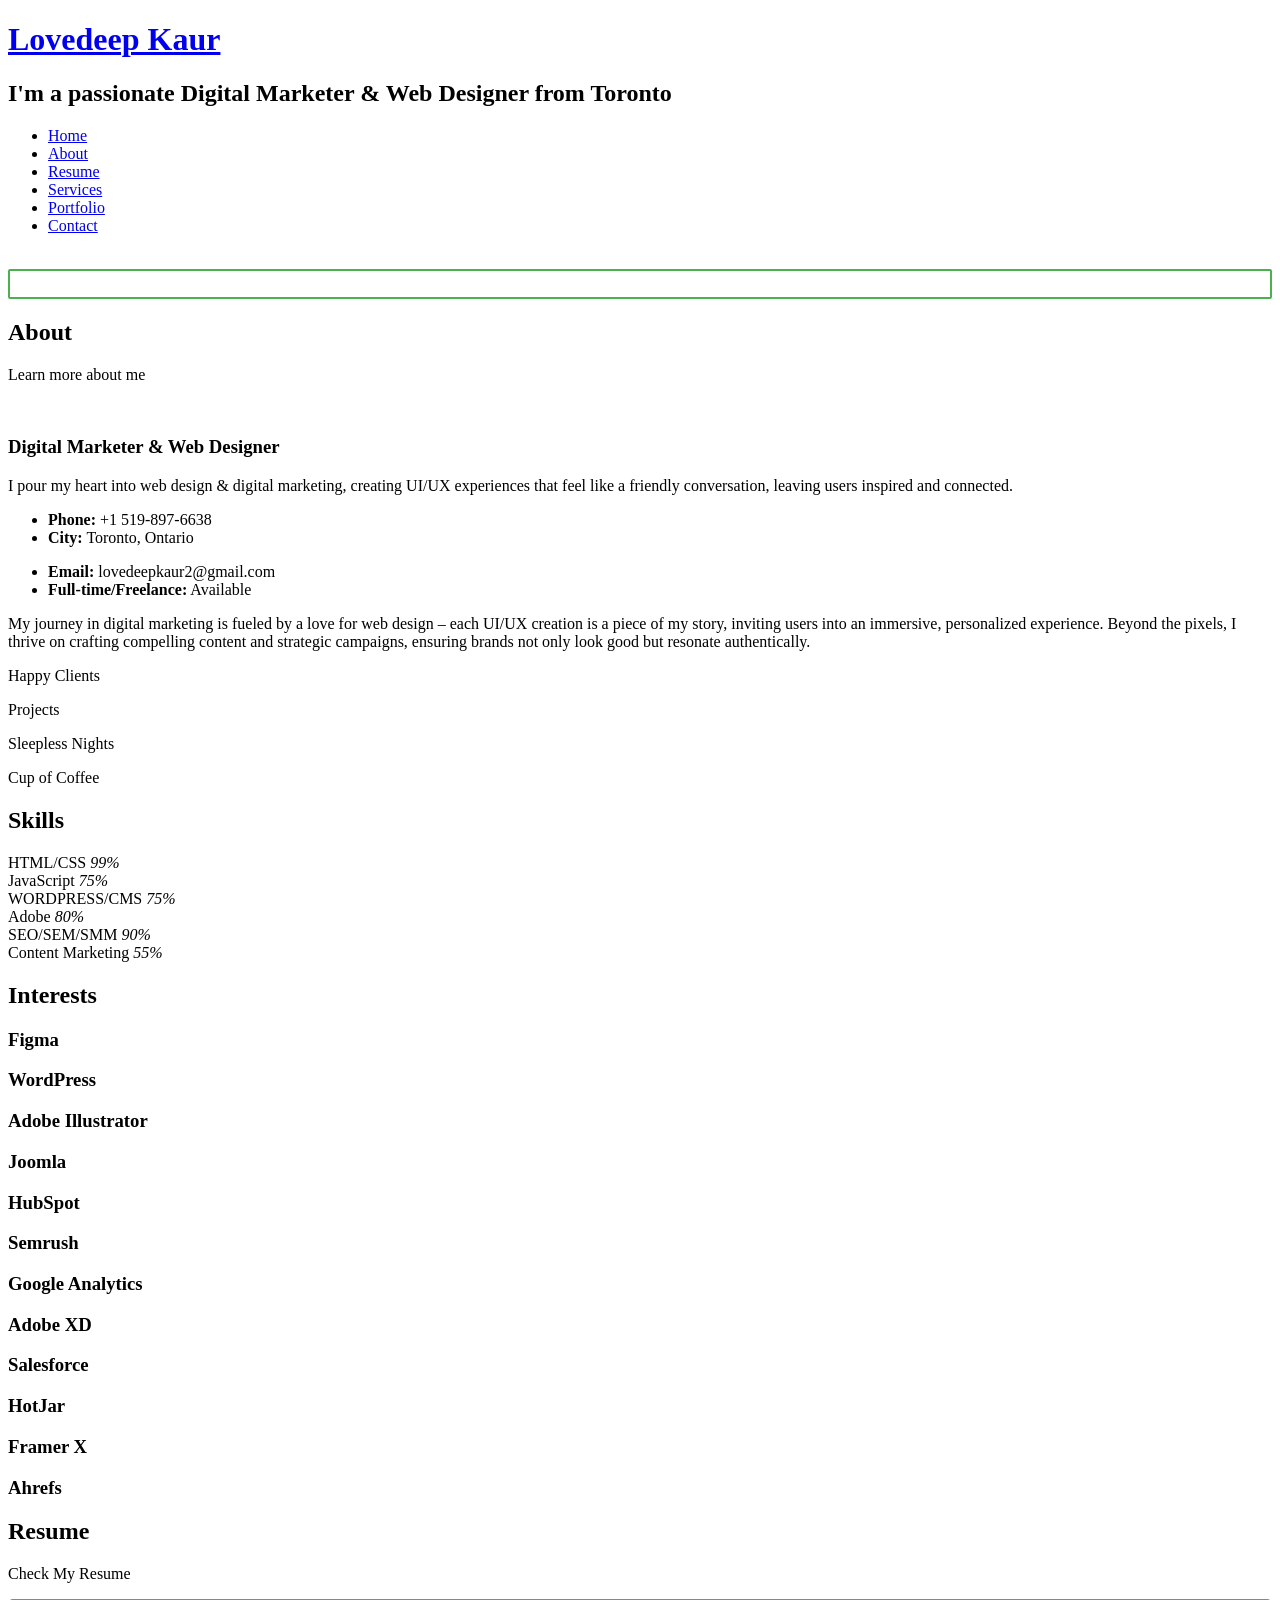
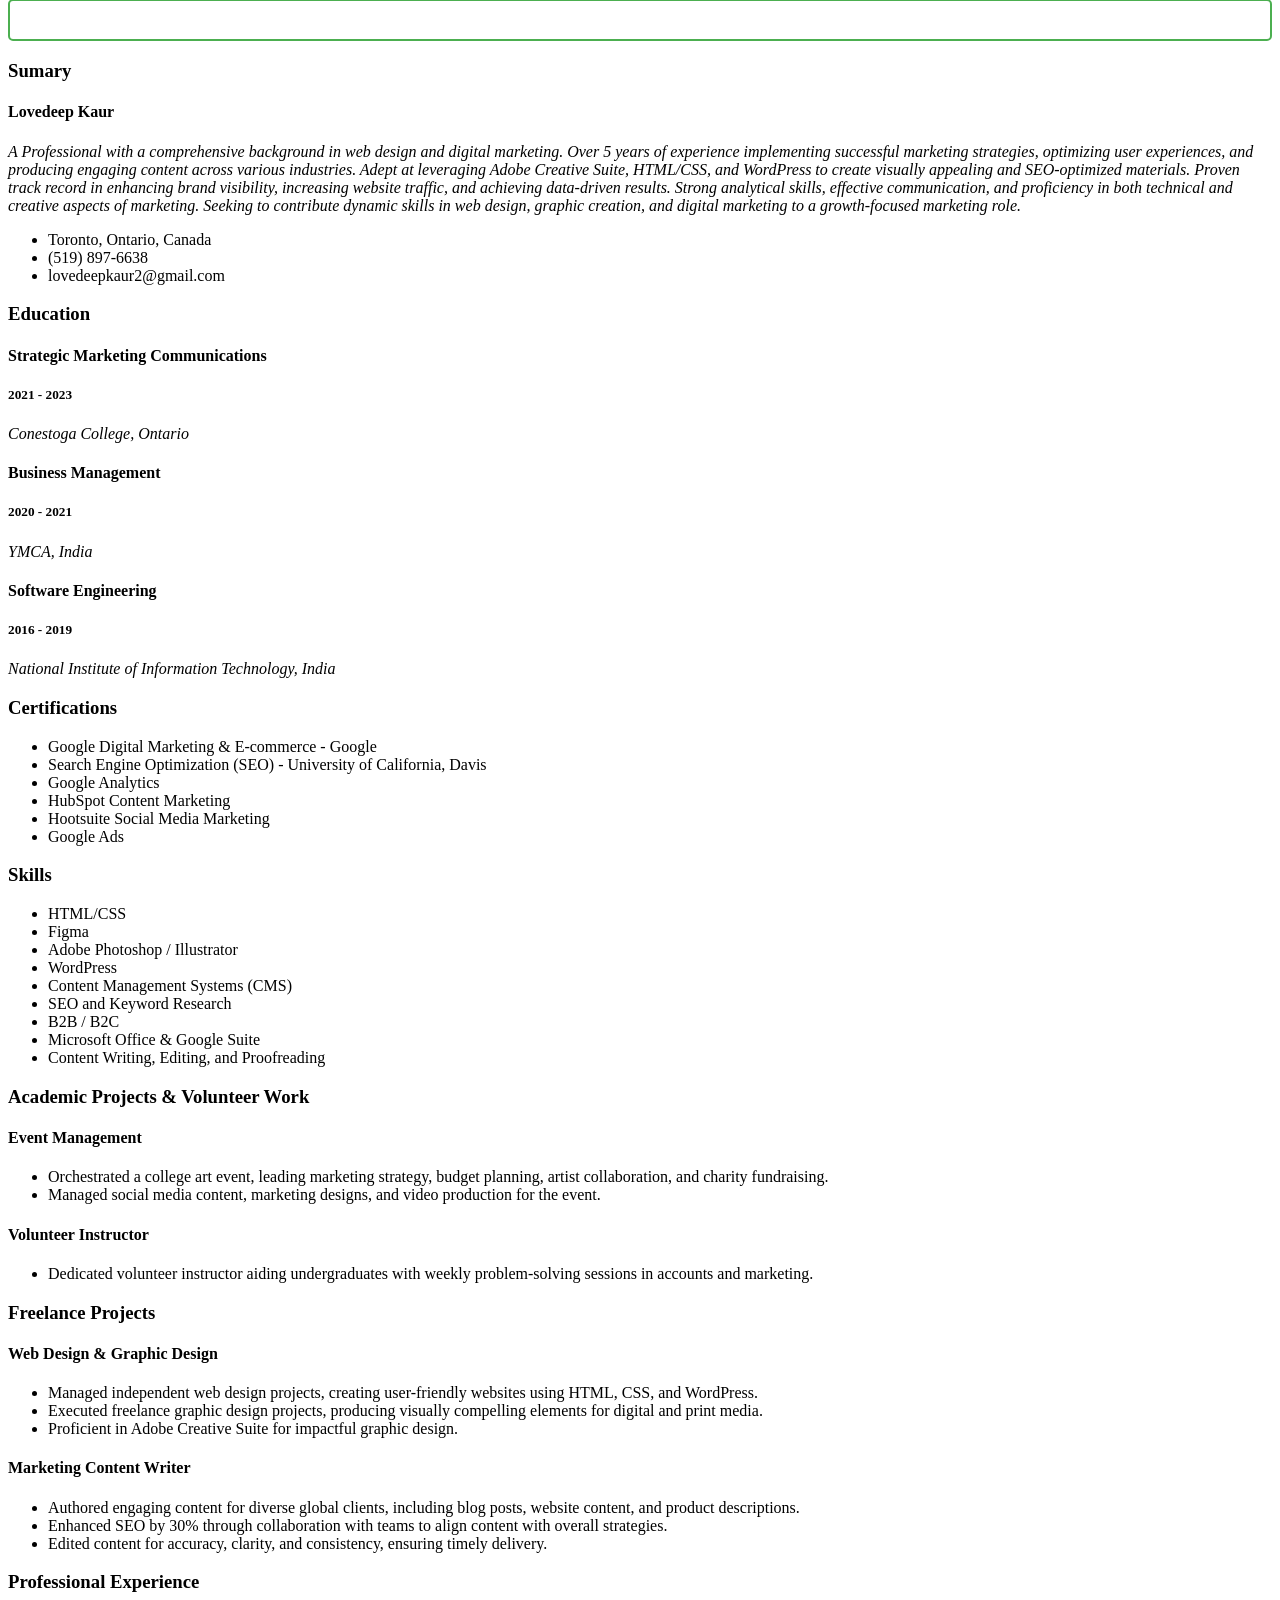
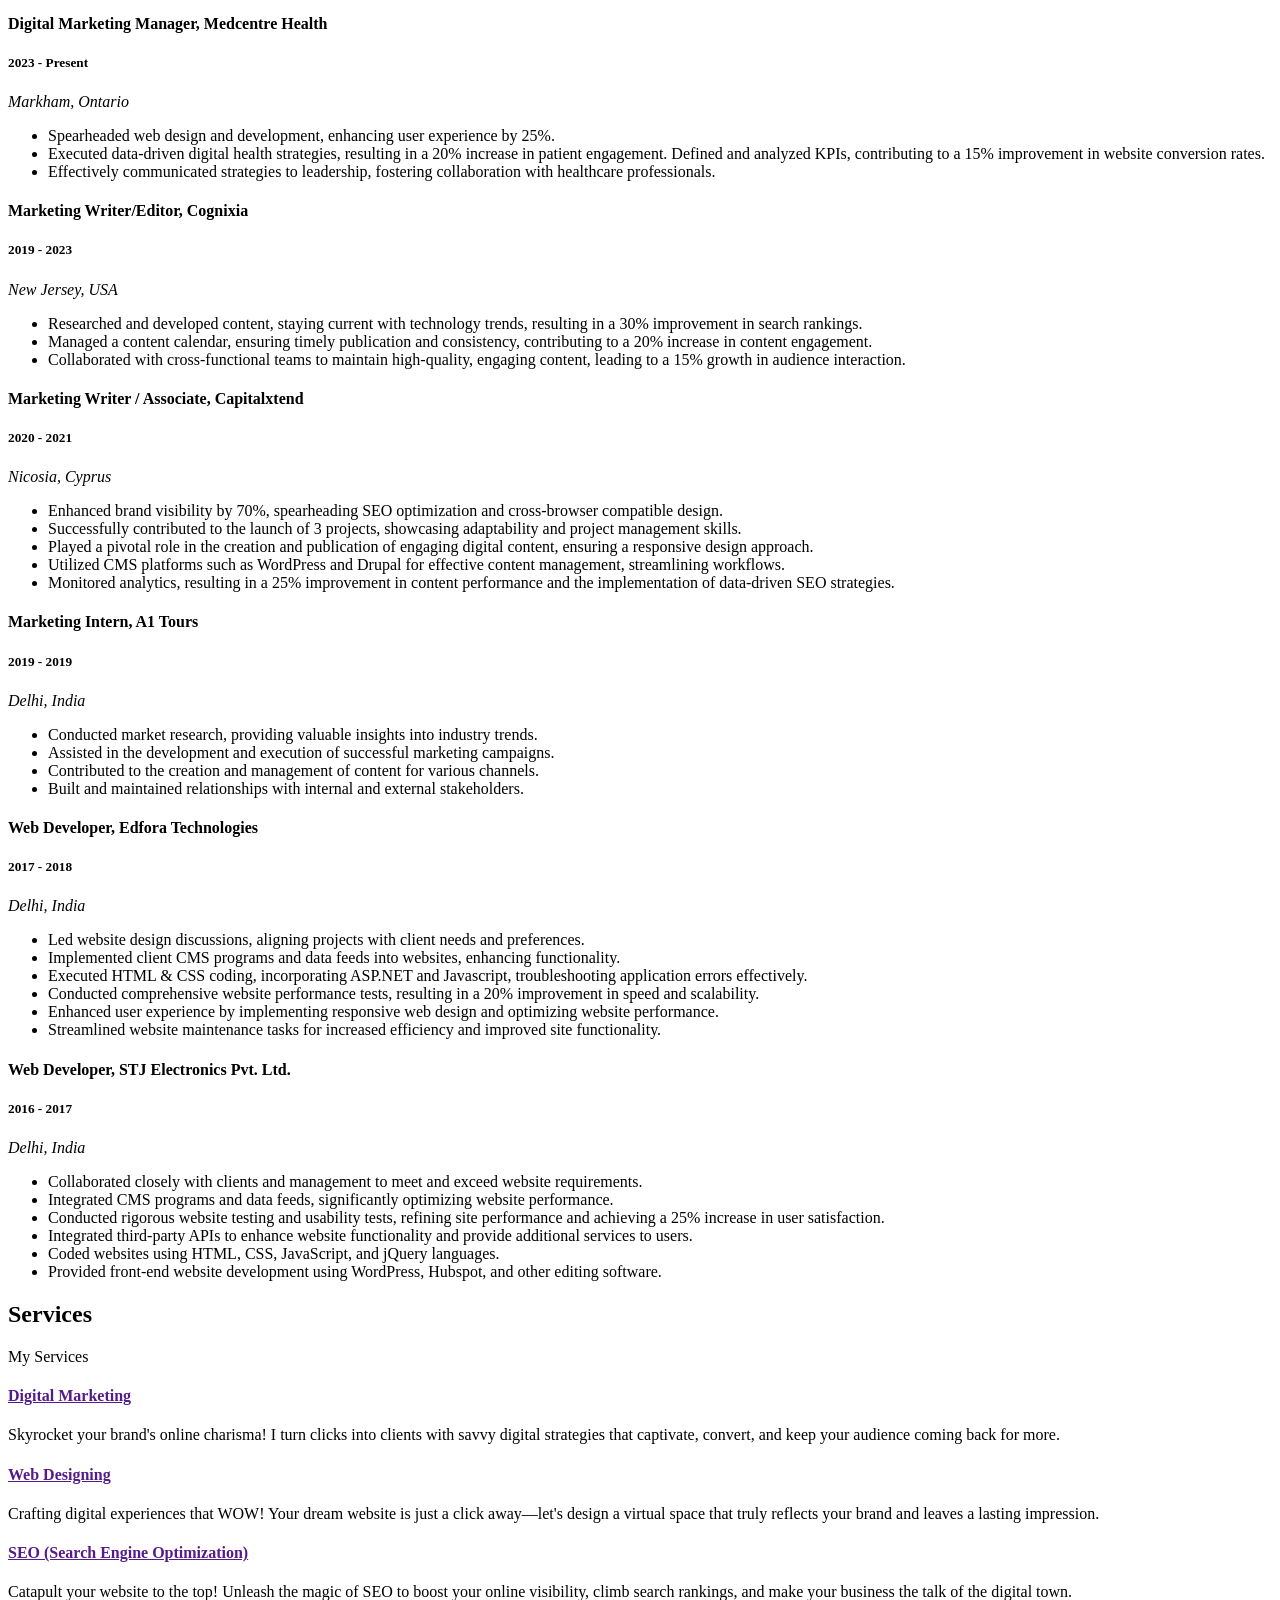
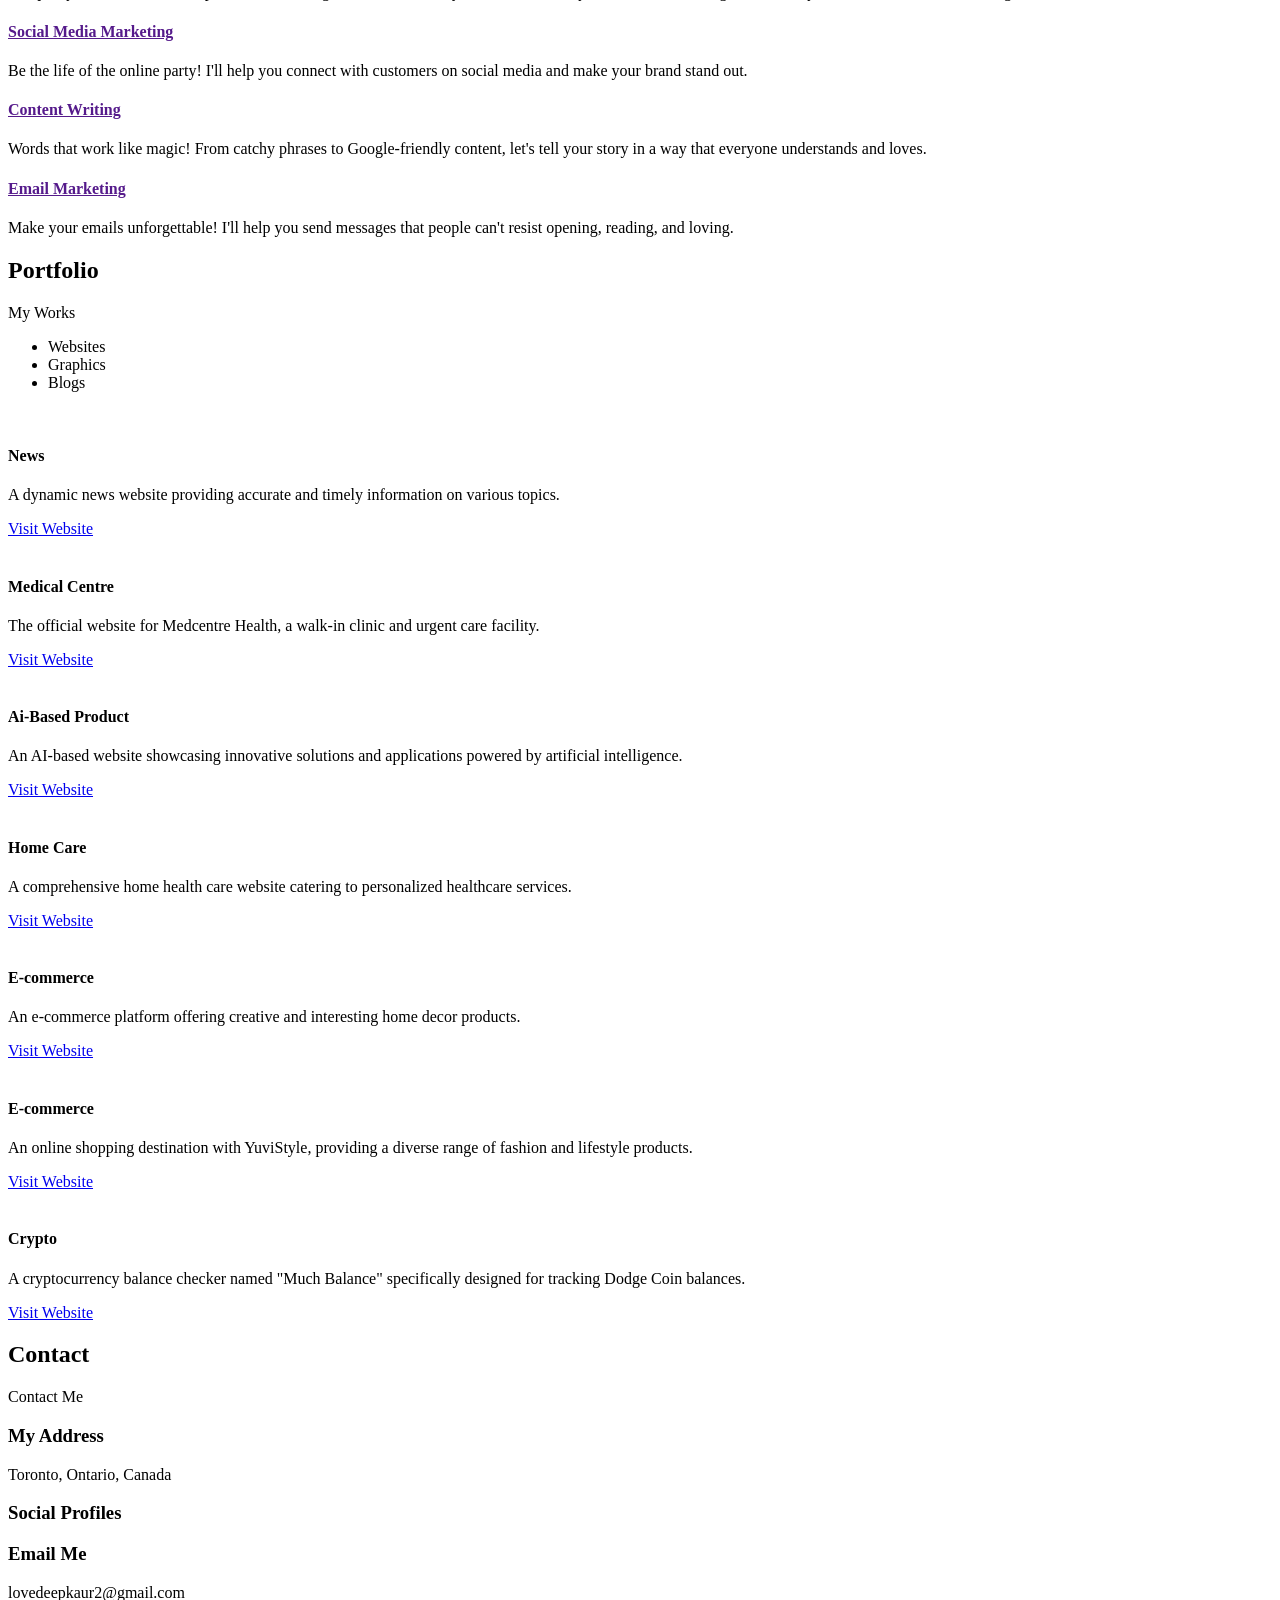
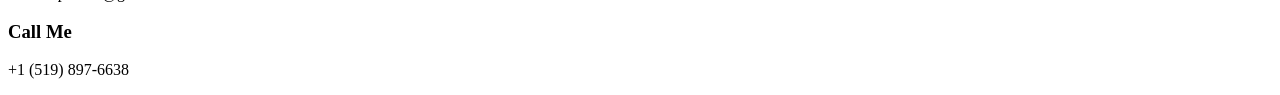
==== index.html @ ac96b8d3 "Add files via upload" ====
<!DOCTYPE html>
<html lang="en">

<head>
  <meta charset="utf-8">
  <meta content="width=device-width, initial-scale=1.0" name="viewport">

  <title>Lovedeep Kaur</title>
  <meta content="" name="description">
  <meta content="" name="keywords">

  <!-- Favicons -->
  <link href="assets/img/favicon.png" rel="icon">
  <link href="assets/img/apple-touch-icon.png" rel="apple-touch-icon">

  <!-- Google Fonts -->
  <link href="https://fonts.googleapis.com/css?family=Open+Sans:300,300i,400,400i,600,600i,700,700i|Raleway:300,300i,400,400i,500,500i,600,600i,700,700i|Poppins:300,300i,400,400i,500,500i,600,600i,700,700i" rel="stylesheet">

  <!-- Vendor CSS Files -->
  <link href="assets/vendor/bootstrap/css/bootstrap.min.css" rel="stylesheet">
  <link href="assets/vendor/bootstrap-icons/bootstrap-icons.css" rel="stylesheet">
  <link href="assets/vendor/boxicons/css/boxicons.min.css" rel="stylesheet">
  <link href="assets/vendor/glightbox/css/glightbox.min.css" rel="stylesheet">
  <link href="assets/vendor/remixicon/remixicon.css" rel="stylesheet">
  <link href="assets/vendor/swiper/swiper-bundle.min.css" rel="stylesheet">

  <!-- Template Main CSS File -->
  <link href="assets/css/style.css" rel="stylesheet">

  <!-- =======================================================
  * Template Name: Portfolio
  * Updated: Jan 27 2024 with Bootstrap v5.3.2
  * Author: Lovedeep Kaur
  ======================================================== -->
</head>

<body>

  <!-- ======= Header ======= -->
  <header id="header">
    <div class="container">

      <h1><a href="index.html">Lovedeep Kaur</a></h1>
      <!-- Uncomment below if you prefer to use an image logo -->
      <!-- <a href="index.html" class="mr-auto"><img src="assets/img/logo.png" alt="" class="img-fluid"></a> -->
      
        <h2>I'm a passionate <span>Digital Marketer & Web Designer</span> from Toronto</h2>
 
     
      <nav id="navbar" class="navbar">
        <ul>
          <li><a class="nav-link active" href="#header">Home</a></li>
          <li><a class="nav-link" href="#about">About</a></li>
          <li><a class="nav-link" href="#resume">Resume</a></li>
          <li><a class="nav-link" href="#services">Services</a></li>
          <li><a class="nav-link" href="#portfolio">Portfolio</a></li>
          <li><a class="nav-link" href="#contact">Contact</a></li>
        </ul>
        <i class="bi bi-list mobile-nav-toggle"></i>
      </nav><!-- .navbar -->

     <div class="social-links">
        <a href="https://ca.linkedin.com/in/ilovedeepkaur" style="color: #4CAF50" class="linkedin"><i class="bi bi-linkedin"></i></a>
      </div>
      <br>
       <div class="col-sm-3" style="border: 2px solid #4CAF50; border-radius: 2px; text-align: center;">
  		  <i style="color: #ffbb2c;"></i>
   		 <a href="/clickandbuilds/publichtml/Personal/assets/doc/Lovedeep Kaur_Resume.pdf" download="Lovedeep Kaur_Resume.pdf" style="display: block; color: #fff; text-decoration: none; padding: 4px;">Download Resume</a>
		</div>
     </div>
    </div>

    </div>
  </header><!-- End Header -->

  <!-- ======= About Section ======= -->
  <section id="about" class="about">

    <!-- ======= About Me ======= -->
    <div class="about-me container">

      <div class="section-title">
        <h2>About</h2>
        <p>Learn more about me</p>
      </div>

      <div class="row">
        <div class="col-lg-4" data-aos="fade-right">
          <img src="assets/img/me.jpg" class="img-fluid" alt="">
        </div>
        <div class="col-lg-8 pt-4 pt-lg-0 content" data-aos="fade-left">
          <h3>Digital Marketer & Web Designer</h3>
          <p class="fst-italic">
            I pour my heart into web design & digital marketing, creating UI/UX experiences that feel like a friendly conversation, leaving users inspired and connected.
          </p>
          <div class="row">
            <div class="col-lg-6">
              <ul>
                <li><i class="bi bi-chevron-right"></i> <strong>Phone:</strong> <span>+1 519-897-6638</span></li>
                <li><i class="bi bi-chevron-right"></i> <strong>City:</strong> <span>Toronto, Ontario</span></li>
              </ul>
            </div>
            <div class="col-lg-6">
              <ul>
                <li><i class="bi bi-chevron-right"></i> <strong>Email:</strong> <span>lovedeepkaur2@gmail.com</span></li>
                <li><i class="bi bi-chevron-right"></i> <strong>Full-time/Freelance:</strong> <span>Available</span></li>
              </ul>
            </div>
          </div>
          <p>
            My journey in digital marketing is fueled by a love for web design – each UI/UX creation is a piece of my story, inviting users into an immersive, personalized experience. Beyond the pixels, I thrive on crafting compelling content and strategic campaigns, ensuring brands not only look good but resonate authentically.
          </p>
        </div>
      </div>

    </div><!-- End About Me -->

    <!-- ======= Counts ======= -->
    <div class="counts container">

      <div class="row">

        <div class="col-lg-3 col-md-6">
          <div class="count-box">
            <i class="bi bi-emoji-smile"></i>
            <span data-purecounter-start="0" data-purecounter-end="92" data-purecounter-duration="1" class="purecounter"></span>
            <p>Happy Clients</p>
          </div>
        </div>

        <div class="col-lg-3 col-md-6 mt-5 mt-md-0">
          <div class="count-box">
            <i class="bi bi-journal-richtext"></i>
            <span data-purecounter-start="0" data-purecounter-end="127" data-purecounter-duration="1" class="purecounter"></span>
            <p>Projects</p>
          </div>
        </div>

        <div class="col-lg-3 col-md-6 mt-5 mt-lg-0">
          <div class="count-box">
            <i class="bi bi-headset"></i>
            <span data-purecounter-start="0" data-purecounter-end="1668" data-purecounter-duration="1" class="purecounter"></span>
            <p>Sleepless Nights</p>
          </div>
        </div>

        <div class="col-lg-3 col-md-6 mt-5 mt-lg-0">
          <div class="count-box">
            <i class="bi bi-award"></i>
            <span data-purecounter-start="0" data-purecounter-end="28924" data-purecounter-duration="1" class="purecounter"></span>
            <p>Cup of Coffee</p>
          </div>
        </div>

      </div>

    </div><!-- End Counts -->

    <!-- ======= Skills  ======= -->
    <div class="skills container">

      <div class="section-title">
        <h2>Skills</h2>
      </div>

      <div class="row skills-content">

        <div class="col-lg-6">

          <div class="progress">
            <span class="skill">HTML/CSS <i class="val">99%</i></span>
            <div class="progress-bar-wrap">
              <div class="progress-bar" role="progressbar" aria-valuenow="100" aria-valuemin="0" aria-valuemax="100"></div>
            </div>
          </div>

          <div class="progress">
            <span class="skill">JavaScript <i class="val">75%</i></span>
            <div class="progress-bar-wrap">
              <div class="progress-bar" role="progressbar" aria-valuenow="90" aria-valuemin="0" aria-valuemax="100"></div>
            </div>
          </div>

          <div class="progress">
            <span class="skill">WORDPRESS/CMS <i class="val">75%</i></span>
            <div class="progress-bar-wrap">
              <div class="progress-bar" role="progressbar" aria-valuenow="75" aria-valuemin="0" aria-valuemax="100"></div>
            </div>
          </div>

        </div>

        <div class="col-lg-6">

          <div class="progress">
            <span class="skill">Adobe <i class="val">80%</i></span>
            <div class="progress-bar-wrap">
              <div class="progress-bar" role="progressbar" aria-valuenow="80" aria-valuemin="0" aria-valuemax="100"></div>
            </div>
          </div>

          <div class="progress">
            <span class="skill">SEO/SEM/SMM <i class="val">90%</i></span>
            <div class="progress-bar-wrap">
              <div class="progress-bar" role="progressbar" aria-valuenow="90" aria-valuemin="0" aria-valuemax="100"></div>
            </div>
          </div>

          <div class="progress">
            <span class="skill">Content Marketing <i class="val">55%</i></span>
            <div class="progress-bar-wrap">
              <div class="progress-bar" role="progressbar" aria-valuenow="55" aria-valuemin="0" aria-valuemax="100"></div>
            </div>
          </div>

        </div>

      </div>

    </div><!-- End Skills -->

    <!-- ======= Interests ======= -->
    <div class="interests container">

      <div class="section-title">
        <h2>Interests</h2>
      </div>

      <div class="row">
        <div class="col-lg-3 col-md-4">
          <div class="icon-box">
            <i class="ri-store-line" style="color: #ffbb2c;"></i>
            <h3>Figma</h3>
          </div>
        </div>
        <div class="col-lg-3 col-md-4 mt-4 mt-md-0">
          <div class="icon-box">
            <i class="ri-bar-chart-box-line" style="color: #5578ff;"></i>
            <h3>WordPress</h3>
          </div>
        </div>
        <div class="col-lg-3 col-md-4 mt-4 mt-md-0">
          <div class="icon-box">
            <i class="ri-calendar-todo-line" style="color: #e80368;"></i>
            <h3>Adobe Illustrator</h3>
          </div>
        </div>
        <div class="col-lg-3 col-md-4 mt-4 mt-lg-0">
          <div class="icon-box">
            <i class="ri-paint-brush-line" style="color: #e361ff;"></i>
            <h3>Joomla</h3>
          </div>
        </div>
        <div class="col-lg-3 col-md-4 mt-4">
          <div class="icon-box">
            <i class="ri-database-2-line" style="color: #47aeff;"></i>
            <h3>HubSpot</h3>
          </div>
        </div>
        <div class="col-lg-3 col-md-4 mt-4">
          <div class="icon-box">
            <i class="ri-gradienter-line" style="color: #ffa76e;"></i>
            <h3>Semrush</h3>
          </div>
        </div>
        <div class="col-lg-3 col-md-4 mt-4">
          <div class="icon-box">
            <i class="ri-file-list-3-line" style="color: #11dbcf;"></i>
            <h3>Google Analytics</h3>
          </div>
        </div>
        <div class="col-lg-3 col-md-4 mt-4">
          <div class="icon-box">
            <i class="ri-price-tag-2-line" style="color: #4233ff;"></i>
            <h3>Adobe XD</h3>
          </div>
        </div>
        <div class="col-lg-3 col-md-4 mt-4">
          <div class="icon-box">
            <i class="ri-anchor-line" style="color: #b2904f;"></i>
            <h3>Salesforce</h3>
          </div>
        </div>
        <div class="col-lg-3 col-md-4 mt-4">
          <div class="icon-box">
            <i class="ri-disc-line" style="color: #b20969;"></i>
            <h3>HotJar</h3>
          </div>
        </div>
        <div class="col-lg-3 col-md-4 mt-4">
          <div class="icon-box">
            <i class="ri-base-station-line" style="color: #ff5828;"></i>
            <h3>Framer X</h3>
          </div>
        </div>
        <div class="col-lg-3 col-md-4 mt-4">
          <div class="icon-box">
            <i class="ri-fingerprint-line" style="color: #29cc61;"></i>
            <h3>Ahrefs</h3>
          </div>
        </div>
      </div>

    </div><!-- End Interests -->

  <section hidden> <!-- ======= Testimonials ======= -->
    <div class="testimonials container">

      <div class="section-title">
        <h2>Testimonials</h2>
      </div>

      <div class="testimonials-slider swiper" data-aos="fade-up" data-aos-delay="100">
        <div class="swiper-wrapper">

          <div class="swiper-slide">
            <div class="testimonial-item">
              <p>
                <i class="bx bxs-quote-alt-left quote-icon-left"></i>
                Proin iaculis purus consequat sem cure digni ssim donec porttitora entum suscipit rhoncus. Accusantium quam, ultricies eget id, aliquam eget nibh et. Maecen aliquam, risus at semper.
                <i class="bx bxs-quote-alt-right quote-icon-right"></i>
              </p>
              <img src="assets/img/testimonials/testimonials-1.jpg" class="testimonial-img" alt="">
              <h3>Saul Goodman</h3>
              <h4>Ceo &amp; Founder</h4>
            </div>
          </div><!-- End testimonial item -->

          <div class="swiper-slide">
            <div class="testimonial-item">
              <p>
                <i class="bx bxs-quote-alt-left quote-icon-left"></i>
                Export tempor illum tamen malis malis eram quae irure esse labore quem cillum quid cillum eram malis quorum velit fore eram velit sunt aliqua noster fugiat irure amet legam anim culpa.
                <i class="bx bxs-quote-alt-right quote-icon-right"></i>
              </p>
              <img src="assets/img/testimonials/testimonials-2.jpg" class="testimonial-img" alt="">
              <h3>Sara Wilsson</h3>
              <h4>Designer</h4>
            </div>
          </div><!-- End testimonial item -->

          <div class="swiper-slide">
            <div class="testimonial-item">
              <p>
                <i class="bx bxs-quote-alt-left quote-icon-left"></i>
                Enim nisi quem export duis labore cillum quae magna enim sint quorum nulla quem veniam duis minim tempor labore quem eram duis noster aute amet eram fore quis sint minim.
                <i class="bx bxs-quote-alt-right quote-icon-right"></i>
              </p>
              <img src="assets/img/testimonials/testimonials-3.jpg" class="testimonial-img" alt="">
              <h3>Jena Karlis</h3>
              <h4>Store Owner</h4>
            </div>
          </div><!-- End testimonial item -->

          <div class="swiper-slide">
            <div class="testimonial-item">
              <p>
                <i class="bx bxs-quote-alt-left quote-icon-left"></i>
                Fugiat enim eram quae cillum dolore dolor amet nulla culpa multos export minim fugiat minim velit minim dolor enim duis veniam ipsum anim magna sunt elit fore quem dolore labore illum veniam.
                <i class="bx bxs-quote-alt-right quote-icon-right"></i>
              </p>
              <img src="assets/img/testimonials/testimonials-4.jpg" class="testimonial-img" alt="">
              <h3>Matt Brandon</h3>
              <h4>Freelancer</h4>
            </div>
          </div><!-- End testimonial item -->

          <div class="swiper-slide">
            <div class="testimonial-item">
              <p>
                <i class="bx bxs-quote-alt-left quote-icon-left"></i>
                Quis quorum aliqua sint quem legam fore sunt eram irure aliqua veniam tempor noster veniam enim culpa labore duis sunt culpa nulla illum cillum fugiat legam esse veniam culpa fore nisi cillum quid.
                <i class="bx bxs-quote-alt-right quote-icon-right"></i>
              </p>
              <img src="assets/img/testimonials/testimonials-5.jpg" class="testimonial-img" alt="">
              <h3>John Larson</h3>
              <h4>Entrepreneur</h4>
            </div>
          </div><!-- End testimonial item -->

        </div>
        <div class="swiper-pagination"></div>
      </div>

      <div class="owl-carousel testimonials-carousel">

      </div>

    </div><!-- End Testimonials  -->
    </section>
    
  </section><!-- End About Section -->

  <!-- ======= Resume Section ======= -->
  <section id="resume" class="resume">
    <div class="container">

            <div class="section-title">
              <h2>Resume</h2>
              <p>Check My Resume</p>
            </div>
      
           <div class="row">
    	   <div class="col-lg-3 col-md-4" style="border: 2px solid #4CAF50; border-radius: 5px; padding: 10px; text-align: center;">
           <i style="color: #ffbb2c;"></i>
           <a href="/clickandbuilds/publichtml/Personal/assets/doc/Lovedeep Kaur_Resume.pdf" download="Lovedeep Kaur_Resume.pdf" style="color: #fff; text-decoration: none;">Download Resume</a>
 		   </div>
		  </div>
      

    	<div class="row">
       		 <div class="col-lg-6">
          					<h3 class="resume-title">Sumary</h3>
          		<div class="resume-item pb-0">
                          <h4>Lovedeep Kaur</h4>
                          <p> <em>A Professional with a comprehensive background in web design and digital
                                  marketing. Over 5 years of experience implementing successful marketing strategies, optimizing user
                                  experiences, and producing engaging content across various industries. Adept at leveraging Adobe
                                  Creative Suite, HTML/CSS, and WordPress to create visually appealing and SEO-optimized materials.
                                  Proven track record in enhancing brand visibility, increasing website traffic, and achieving data-driven
                                  results. Strong analytical skills, effective communication, and proficiency in both technical and creative
                                  aspects of marketing. Seeking to contribute dynamic skills in web design, graphic creation, and digital
                                  marketing to a growth-focused marketing role.</em> </p>
                          <p>
                               <ul>
                                  <li>Toronto, Ontario, Canada</li>
                                  <li>(519) 897-6638</li>
                                  <li>lovedeepkaur2@gmail.com</li>
                               </ul>
                          </p>
       			 </div>
		
         				 <h3 class="resume-title">Education</h3>
                              <div class="resume-item">
                                <h4>Strategic Marketing Communications</h4>
                                <h5>2021 - 2023</h5>
                                <p><em>Conestoga College, Ontario</em></p>
                              </div>
                              <div class="resume-item">
                                <h4>Business Management</h4>
                                <h5>2020 - 2021</h5>
                                <p><em>YMCA, India</em></p>
                              </div>
                               <div class="resume-item">
                                <h4>Software Engineering</h4>
                                <h5>2016 - 2019</h5>
                                <p><em>National Institute of Information Technology, India</em></p>
                              </div>
          				
          				<h3 class="resume-title">Certifications</h3>
                              <div class="resume-item">
                                <ul>
                                  <li>Google Digital Marketing & E-commerce - Google</li>
                                  <li>Search Engine Optimization (SEO) - University of California, Davis</li>
                                  <li>Google Analytics</li>
                                  <li>HubSpot Content Marketing</li>
                                  <li>Hootsuite Social Media Marketing</li>
                                  <li>Google Ads</li>
                                  </ul>
                              </div>


					<h3 class="resume-title">Skills</h3>
                              <div class="resume-item">
                                <ul>
                                  <li>HTML/CSS</li>
								  <li>Figma</li>
                                  <li>Adobe Photoshop / Illustrator</li>
                                  <li>WordPress</li>
                                  <li>Content Management Systems (CMS)</li>
                                  <li>SEO and Keyword Research</li>
								  <li>B2B / B2C</li>
                                  <li>Microsoft Office & Google Suite</li>
                                  <li>Content Writing, Editing, and Proofreading</li>
                                </ul>
                              </div>

                                <h3 class="resume-title">Academic Projects & Volunteer Work</h3>
                                <div class="resume-item">
                                <h4>Event Management</h4>
                                <ul>
                                  <li>Orchestrated a college art event, leading marketing strategy, budget planning, artist collaboration, and charity fundraising.</li>
								  <li>Managed social media content, marketing designs, and video production for the event.</li>
                                </ul> 
                                </div>
                                <div class="resume-item">
                                <h4>Volunteer Instructor</h4>
                                <ul>
                                  <li>Dedicated volunteer instructor aiding undergraduates with weekly problem-solving sessions in accounts and marketing.</li>
                                </ul>
                                </div>
          
         						 <h3 class="resume-title">Freelance Projects</h3>
                                <div class="resume-item">
                                <h4>Web Design & Graphic Design</h4>
                                <ul>
                                  <li>Managed independent web design projects, creating user-friendly websites using HTML, CSS, and WordPress.</li>
								  <li>Executed freelance graphic design projects, producing visually compelling elements for digital and print media.</li>
                                  <li>Proficient in Adobe Creative Suite for impactful graphic design.</li>
                                </ul> 
                                </div>
                                <div class="resume-item">
                                <h4>Marketing Content Writer</h4>
                                <ul>
                                  <li>Authored engaging content for diverse global clients, including blog posts, website content, and product descriptions.</li>
                                  <li>Enhanced SEO by 30% through collaboration with teams to align content with overall strategies.</li>
                                  <li>Edited content for accuracy, clarity, and consistency, ensuring timely delivery.</li>
                                  </ul>
                                </div>                      
          
                                
       			 </div>
    
		<div class="col-lg-6">
  					<h3 class="resume-title">Professional Experience</h3>
                        <div class="resume-item">
                              <h4>Digital Marketing Manager, Medcentre Health</h4>
                              <h5>2023 - Present</h5>
                              <p><em>Markham, Ontario </em></p>
                              <p>
                              <ul>
                                <li>Spearheaded web design and development, enhancing user experience by 25%.</li>
                                <li>Executed data-driven digital health strategies, resulting in a 20% increase in patient engagement. Defined and analyzed KPIs, contributing to a 15% improvement in website conversion rates. </li>
                                <li>Effectively communicated strategies to leadership, fostering collaboration with healthcare professionals.</li>
                              </ul>
                        	  </p>
                        </div>
                        <div class="resume-item">
                              <h4>Marketing Writer/Editor, Cognixia</h4>
                              <h5>2019 - 2023</h5>
                              <p><em>New Jersey, USA</em></p>
                              <p>
                              <ul>
                                <li>Researched and developed content, staying current with technology trends, resulting in a 30% improvement in search rankings.</li>
                                <li>Managed a content calendar, ensuring timely publication and consistency, contributing to a 20% increase in content engagement.</li>
                                <li>Collaborated with cross-functional teams to maintain high-quality, engaging content, leading to a 15% growth in audience interaction.</li>
                              </ul>
                              </p>
                        </div>
                       <div class="resume-item">
                              <h4>Marketing Writer / Associate, Capitalxtend</h4>
                              <h5>2020 - 2021</h5>
                              <p><em>Nicosia, Cyprus</em></p>
                              <p>
                              <ul>
                                <li>Enhanced brand visibility by 70%, spearheading SEO optimization and cross-browser compatible design.</li>
                                <li>Successfully contributed to the launch of 3 projects, showcasing adaptability and project management skills.</li>
                                <li>Played a pivotal role in the creation and publication of engaging digital content, ensuring a responsive design approach.</li>
                                <li>Utilized CMS platforms such as WordPress and Drupal for effective content management, streamlining workflows.</li>
                                <li>Monitored analytics, resulting in a 25% improvement in content performance and the implementation of data-driven SEO strategies.</li>
                              </ul>
                              </p>
                        </div>
                     <div class="resume-item">
                              <h4>Marketing Intern, A1 Tours</h4>
                              <h5>2019 - 2019</h5>
                              <p><em>Delhi, India</em></p>
                              <p>
                              <ul>
                                <li>Conducted market research, providing valuable insights into industry trends.</li>
                                <li>Assisted in the development and execution of successful marketing campaigns.</li>
                                <li>Contributed to the creation and management of content for various channels.</li>
                                <li>Built and maintained relationships with internal and external stakeholders.</li>
                              </ul>
                              </p>
                       </div>

                       <div class="resume-item">
                              <h4>Web Developer, Edfora Technologies</h4>
                              <h5>2017 - 2018</h5>
                              <p><em>Delhi, India</em></p>
                              <p>
                              <ul>
                                <li>Led website design discussions, aligning projects with client needs and preferences.</li>
                                <li>Implemented client CMS programs and data feeds into websites, enhancing functionality.</li>
                                <li>Executed HTML & CSS coding, incorporating ASP.NET and Javascript, troubleshooting application errors effectively.</li>
                                <li>Conducted comprehensive website performance tests, resulting in a 20% improvement in speed and scalability.</li>
                                <li>Enhanced user experience by implementing responsive web design and optimizing website performance.</li>
                                <li>Streamlined website maintenance tasks for increased efficiency and improved site functionality.</li>
                              </ul>
                              </p>
                        </div>
                      <div class="resume-item">
                            <h4>Web Developer, STJ Electronics Pvt. Ltd.</h4>
                            <h5>2016 - 2017</h5>
                            <p><em>Delhi, India</em></p>
                            <p>
                            <ul>
                              <li>Collaborated closely with clients and management to meet and exceed website requirements.</li>
                              <li>Integrated CMS programs and data feeds, significantly optimizing website performance.</li>
                              <li>Conducted rigorous website testing and usability tests, refining site performance and achieving a 25% increase in user satisfaction.</li>
                              <li>Integrated third-party APIs to enhance website functionality and provide additional services to users.</li>
                              <li>Coded websites using HTML, CSS, JavaScript, and jQuery languages.</li>
                              <li>Provided front-end website development using WordPress, Hubspot, and other editing software.</li>
                            </ul>
                            </p>
                       </div>

  </section><!-- End Resume Section -->

  <!-- ======= Services Section ======= -->
  <section id="services" class="services">
    <div class="container">

      <div class="section-title">
        <h2>Services</h2>
        <p>My Services</p>
      </div>

      <div class="row">
        <div class="col-lg-4 col-md-6 d-flex align-items-stretch">
          <div class="icon-box">
            <div class="icon"><i class="bx bxl-dribbble"></i></div>
            <h4><a href="">Digital Marketing</a></h4>
            <p>Skyrocket your brand's online charisma! I turn clicks into clients with savvy digital strategies that captivate, convert, and keep your audience coming back for more.</p>
          </div>
        </div>

        <div class="col-lg-4 col-md-6 d-flex align-items-stretch mt-4 mt-md-0">
          <div class="icon-box">
            <div class="icon"><i class="bx bx-file"></i></div>
            <h4><a href="">Web Designing</a></h4>
            <p>Crafting digital experiences that WOW! Your dream website is just a click away—let's design a virtual space that truly reflects your brand and leaves a lasting impression.</p>
          </div>
        </div>

        <div class="col-lg-4 col-md-6 d-flex align-items-stretch mt-4 mt-lg-0">
          <div class="icon-box">
            <div class="icon"><i class="bx bx-tachometer"></i></div>
            <h4><a href="">SEO (Search Engine Optimization)</a></h4>
            <p>Catapult your website to the top! Unleash the magic of SEO to boost your online visibility, climb search rankings, and make your business the talk of the digital town.</p>
          </div>
        </div>

        <div class="col-lg-4 col-md-6 d-flex align-items-stretch mt-4">
          <div class="icon-box">
            <div class="icon"><i class="bx bx-world"></i></div>
            <h4><a href="">Social Media Marketing</a></h4>
            <p>Be the life of the online party! I'll help you connect with customers on social media and make your brand stand out.</p>
          </div>
        </div>

        <div class="col-lg-4 col-md-6 d-flex align-items-stretch mt-4">
          <div class="icon-box">
            <div class="icon"><i class="bx bx-slideshow"></i></div>
            <h4><a href="">Content Writing</a></h4>
            <p>Words that work like magic! From catchy phrases to Google-friendly content, let's tell your story in a way that everyone understands and loves.</p>
          </div>
        </div>

        <div class="col-lg-4 col-md-6 d-flex align-items-stretch mt-4">
          <div class="icon-box">
            <div class="icon"><i class="bx bx-arch"></i></div>
            <h4><a href="">Email Marketing</a></h4>
            <p>Make your emails unforgettable! I'll help you send messages that people can't resist opening, reading, and loving.</p>
          </div>
        </div>

      </div>

    </div>
  </section><!-- End Services Section -->

  <!-- ======= Portfolio Section ======= -->
  <section id="portfolio" class="portfolio">
    <div class="container">

      <div class="section-title">
        <h2>Portfolio</h2>
        <p>My Works</p>
      </div>

      <div class="row">
        <div class="col-lg-12 d-flex justify-content-center">
          <ul id="portfolio-flters">
            <li data-filter=".filter-websites">Websites</li>
            <li data-filter=".filter-graphics">Graphics</li>
            <li data-filter=".filter-blog">Blogs</li>
          </ul>
        </div>
      </div>

      <div class="row portfolio-container">

        <div class="col-lg-4 col-md-6 portfolio-item filter-websites">
                <div class="portfolio-wrap position-relative">
                    <img src="assets/img/portfolio/portfolio-2.jpg" class="img-fluid" alt="">
                    <div class="portfolio-info text-center">
                        <h4>News</h4>
                        <p>A dynamic news website providing accurate and timely information on various topics.</p>
                        <a href="https://truthsandnews.com" target="_blank" rel="noopener noreferrer">
                            <span>Visit Website</span>
                            <i class="bx bx-link"></i>
                        </a>
                    </div>
                </div>
            </div>
        
        
       		 <div class="col-lg-4 col-md-6 portfolio-item filter-websites">
                <div class="portfolio-wrap position-relative">
                    <img src="assets/img/portfolio/portfolio-3.jpg" class="img-fluid" alt="">
                    <div class="portfolio-info text-center">
                        <h4>Medical Centre</h4>
                        <p>The official website for Medcentre Health, a walk-in clinic and urgent care facility.</p>
                        <a href="https://medcentrehealth.com/" target="_blank" rel="noopener noreferrer">
                            <span>Visit Website</span>
                            <i class="bx bx-link"></i>
                        </a>
                    </div>
                </div>
            </div>
        
        
        <div class="col-lg-4 col-md-6 portfolio-item filter-websites">
                <div class="portfolio-wrap position-relative">
                    <img src="assets/img/portfolio/portfolio-4.jpg" class="img-fluid" alt="">
                    <div class="portfolio-info text-center">
                        <h4>Ai-Based Product</h4>
                        <p>An AI-based website showcasing innovative solutions and applications powered by artificial intelligence.</p>
                        <a href="https://kby-ai.com/" target="_blank" rel="noopener noreferrer">
                            <span>Visit Website</span>
                            <i class="bx bx-link"></i>
                        </a>
                    </div>
                </div>
            </div>
        
        
          <div class="col-lg-4 col-md-6 portfolio-item filter-websites">
                <div class="portfolio-wrap position-relative">
                    <img src="assets/img/portfolio/portfolio-1.jpg" class="img-fluid" alt="">
                    <div class="portfolio-info text-center">
                        <h4>Home Care</h4>
                        <p>A comprehensive home health care website catering to personalized healthcare services.</p>
                        <a href="https://dev.medcentrehomecare.com/p5phkxcoewct/" target="_blank" rel="noopener noreferrer">
                            <span>Visit Website</span>
                            <i class="bx bx-link"></i>
                        </a>
                    </div>
                </div>
            </div>
        
        
        <div class="col-lg-4 col-md-6 portfolio-item filter-websites">
                <div class="portfolio-wrap position-relative">
                    <img src="assets/img/portfolio/portfolio-5.jpg" class="img-fluid" alt="">
                    <div class="portfolio-info text-center">
                        <h4>E-commerce</h4>
                        <p>An e-commerce platform offering creative and interesting home decor products.</p>
                        <a href="https://tickmet.com/" target="_blank" rel="noopener noreferrer">
                            <span>Visit Website</span>
                            <i class="bx bx-link"></i>
                        </a>
                    </div>
                </div>
            </div>
        
   
        <div class="col-lg-4 col-md-6 portfolio-item filter-websites">
                <div class="portfolio-wrap position-relative">
                    <img src="assets/img/portfolio/portfolio-6.jpg" class="img-fluid" alt="">
                    <div class="portfolio-info text-center">
                        <h4>E-commerce</h4>
                        <p>An online shopping destination with YuviStyle, providing a diverse range of fashion and lifestyle products.</p>
                        <a href="https://yuvistyle.com/" target="_blank" rel="noopener noreferrer">
                            <span>Visit Website</span>
                            <i class="bx bx-link"></i>
                        </a>
                    </div>
                </div>
            </div>
        
			<div class="col-lg-4 col-md-6 portfolio-item filter-websites">
                <div class="portfolio-wrap position-relative">
                    <img src="assets/img/portfolio/portfolio-7.jpg" class="img-fluid" alt="">
                    <div class="portfolio-info text-center">
                        <h4>Crypto</h4>
                        <p>A cryptocurrency balance checker named "Much Balance" specifically designed for tracking Dodge Coin balances.</p>
                        <a href="https://muchbalance.github.io/" target="_blank" rel="noopener noreferrer">
                            <span>Visit Website</span>
                            <i class="bx bx-link"></i>
                        </a>
                    </div>
                </div>
            </div>
        
 <!--      <div class="col-lg-4 col-md-6 portfolio-item filter-graphics">
            <div class="portfolio-wrap position-relative">
                <img src="assets/img/portfolio/Graphics/Conestoga/Conestoga3.png" class="img-fluid" alt="">
                <div class="portfolio-info text-center">
                    <h4>Conestoga</h4>
                    <p>Designs</p>
                    <a onclick="openGallery()">
                        <span>View Graphics</span>
                        <i class="bx bx-link"></i>
                    </a>
                </div>
            </div>
        </div>
-->
      
    </div>
    </div> 
  </section><!-- End Portfolio Section -->

  <!-- ======= Contact Section ======= -->
  <section id="contact" class="contact">
    <div class="container">

      <div class="section-title">
        <h2>Contact</h2>
        <p>Contact Me</p>
      </div>

      <div class="row mt-2">

        <div class="col-md-6 d-flex align-items-stretch">
          <div class="info-box">
            <i class="bx bx-map"></i>
            <h3>My Address</h3>
            <p>Toronto, Ontario, Canada</p>
          </div>
        </div>

        <div class="col-md-6 mt-4 mt-md-0 d-flex align-items-stretch">
          <div class="info-box">
            <i class="bx bx-share-alt"></i>
            <h3>Social Profiles</h3>
            <div class="social-links">
              <a href="https://www.linkedin.com/in/ilovedeepkaur" class="linkedin"><i class="bi bi-linkedin"></i></a>
            </div>
          </div>
        </div>

        <div class="col-md-6 mt-4 d-flex align-items-stretch">
          <div class="info-box">
            <i class="bx bx-envelope"></i>
            <h3>Email Me</h3>
            <p>lovedeepkaur2@gmail.com</p>
          </div>
        </div>
        <div class="col-md-6 mt-4 d-flex align-items-stretch">
          <div class="info-box">
            <i class="bx bx-phone-call"></i>
            <h3>Call Me</h3>
            <p>+1 (519) 897-6638</p>
          </div>
        </div>
      </div>


    </div>
  </section><!-- End Contact Section -->


  <!-- Vendor JS Files -->
  <script src="assets/vendor/purecounter/purecounter_vanilla.js"></script>
  <script src="assets/vendor/bootstrap/js/bootstrap.bundle.min.js"></script>
  <script src="assets/vendor/glightbox/js/glightbox.min.js"></script>
  <script src="assets/vendor/isotope-layout/isotope.pkgd.min.js"></script>
  <script src="assets/vendor/swiper/swiper-bundle.min.js"></script>
  <script src="assets/vendor/waypoints/noframework.waypoints.js"></script>
  <script src="assets/vendor/php-email-form/validate.js"></script>

  <!-- Template Main JS File -->
  <script src="assets/js/main.js"></script>

</body>

</html>
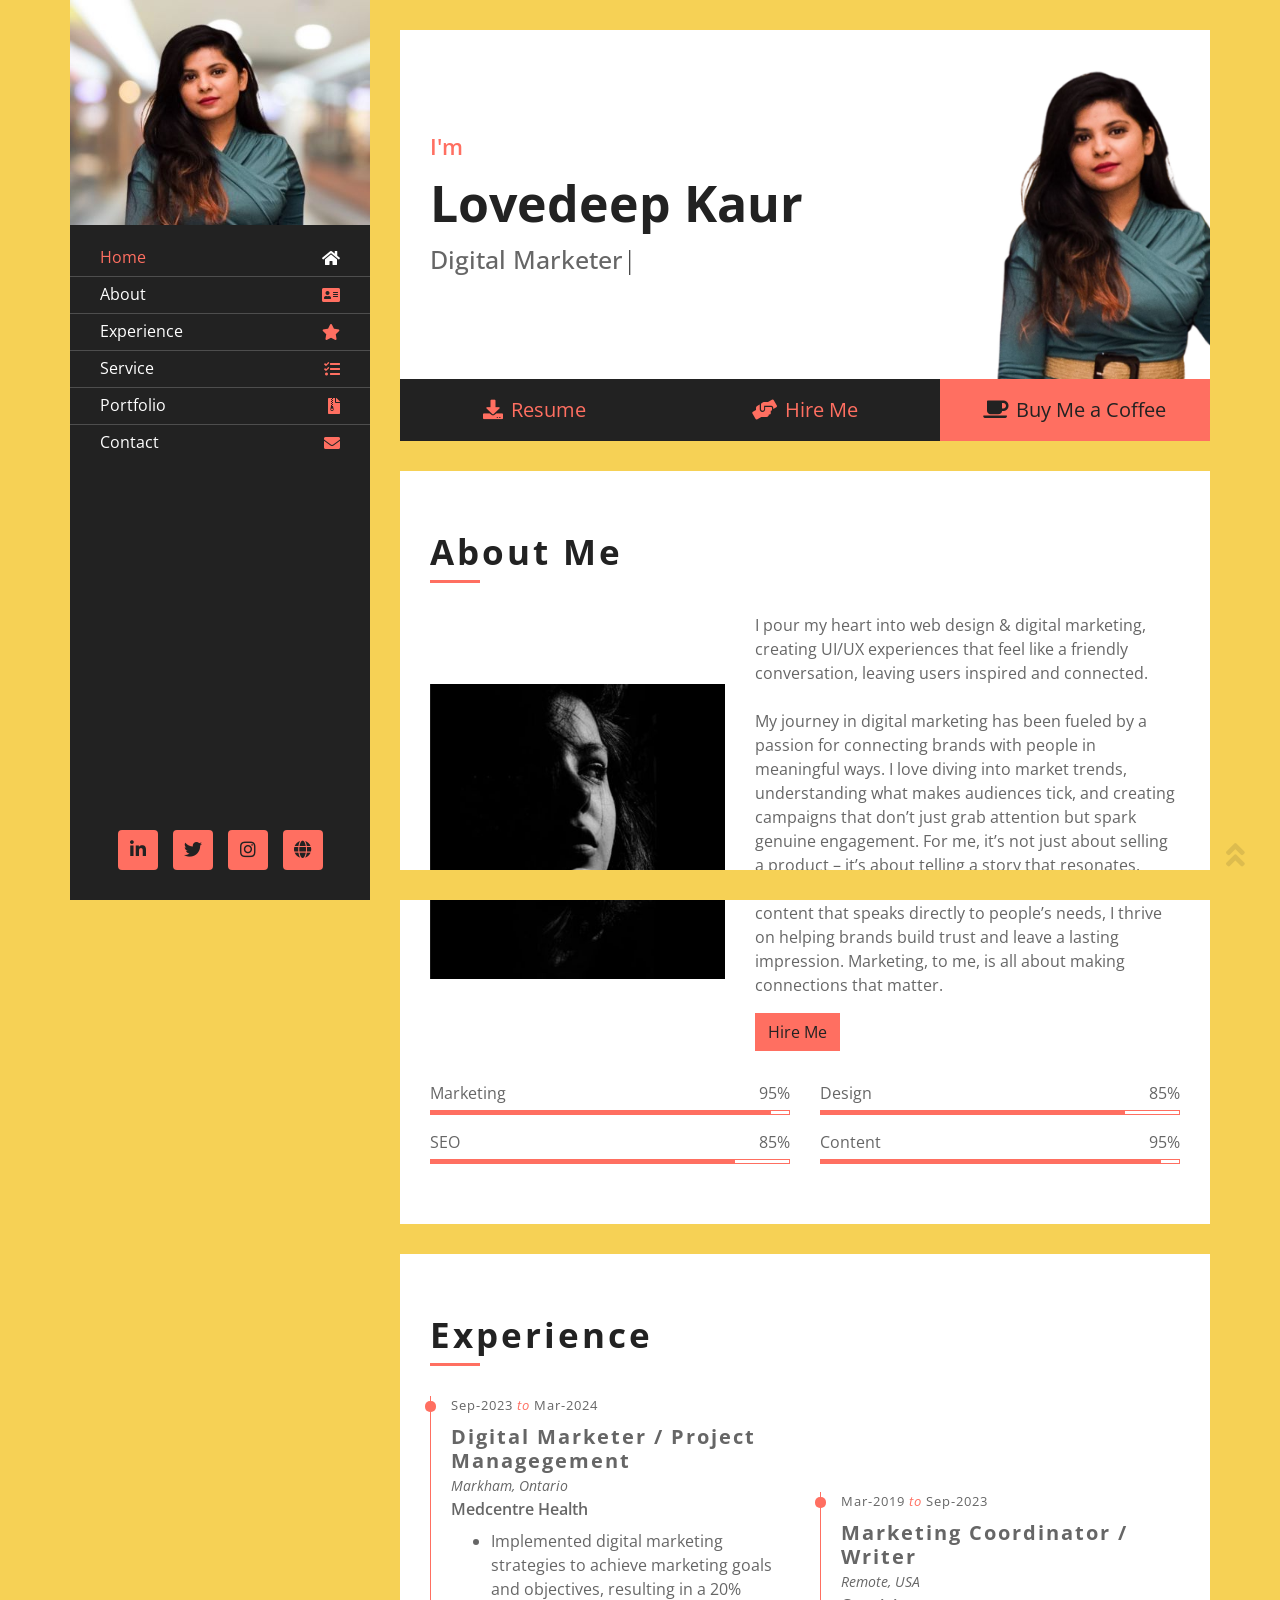
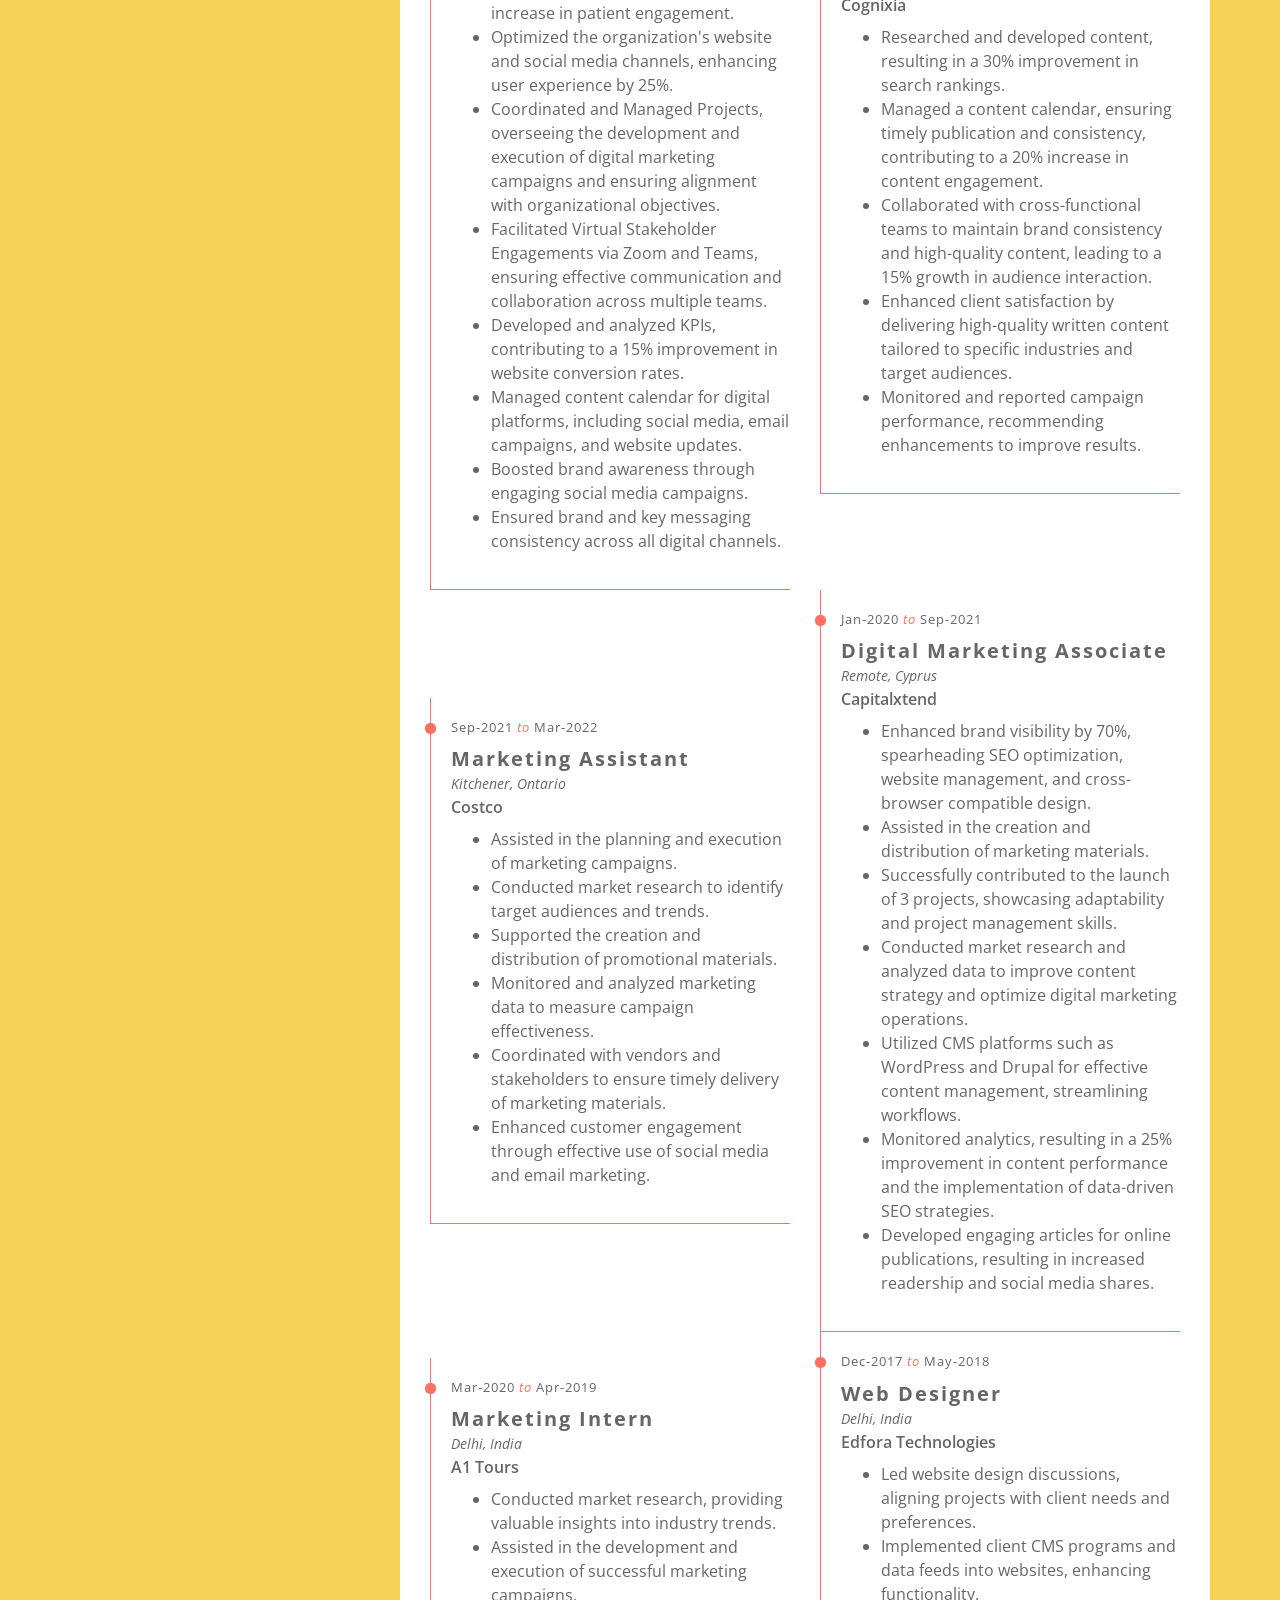
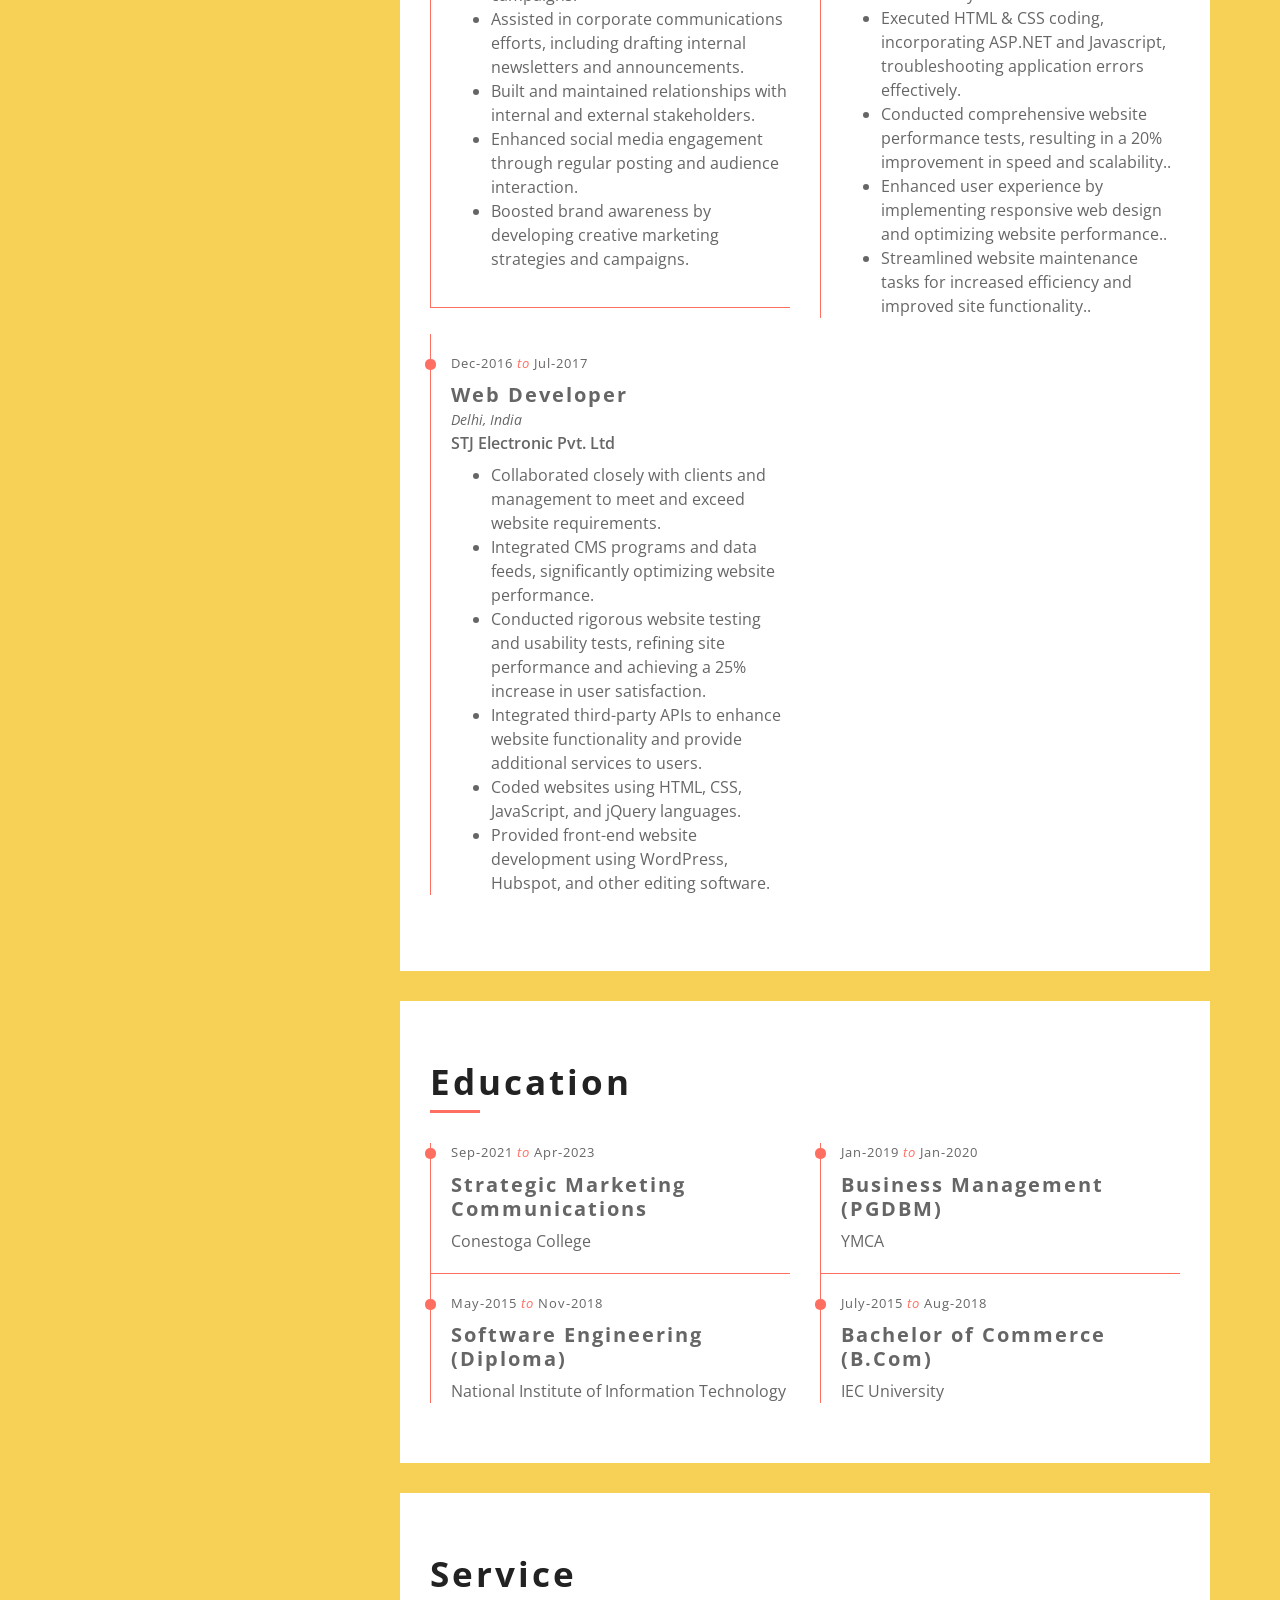
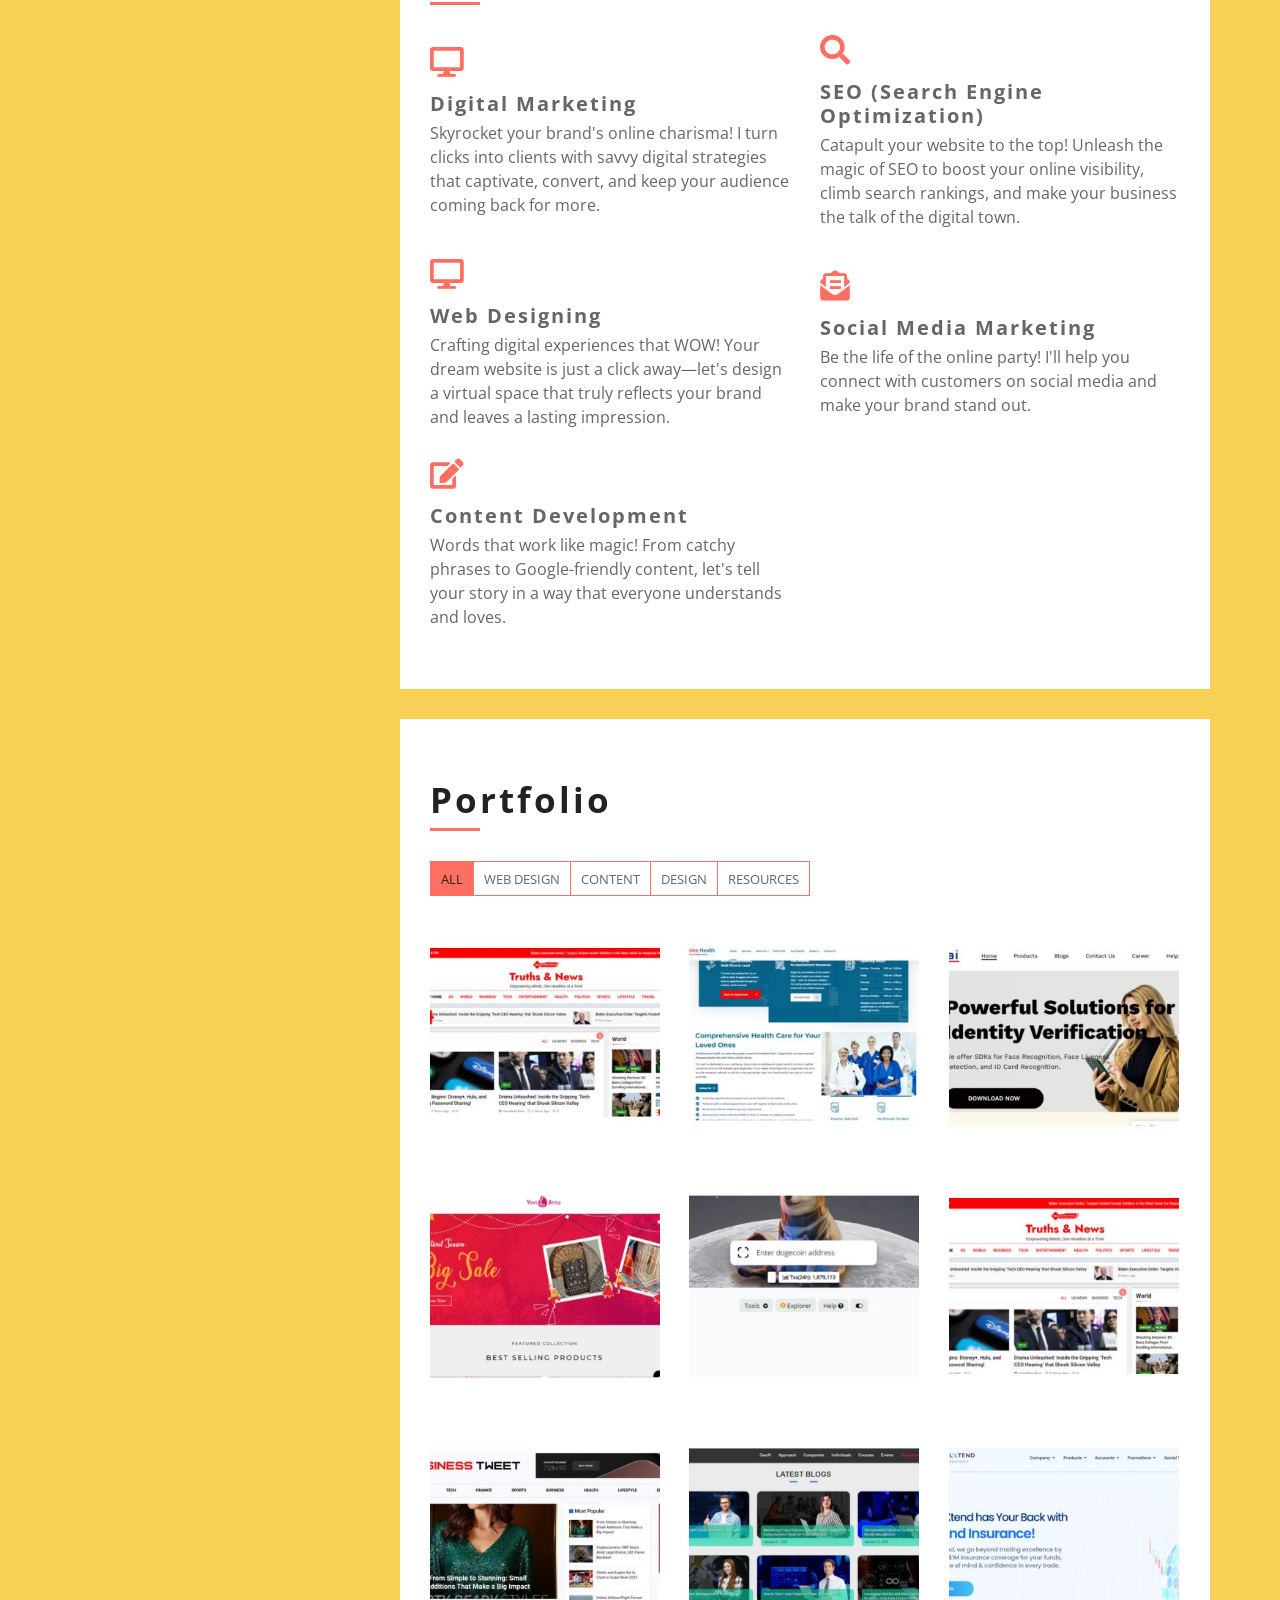
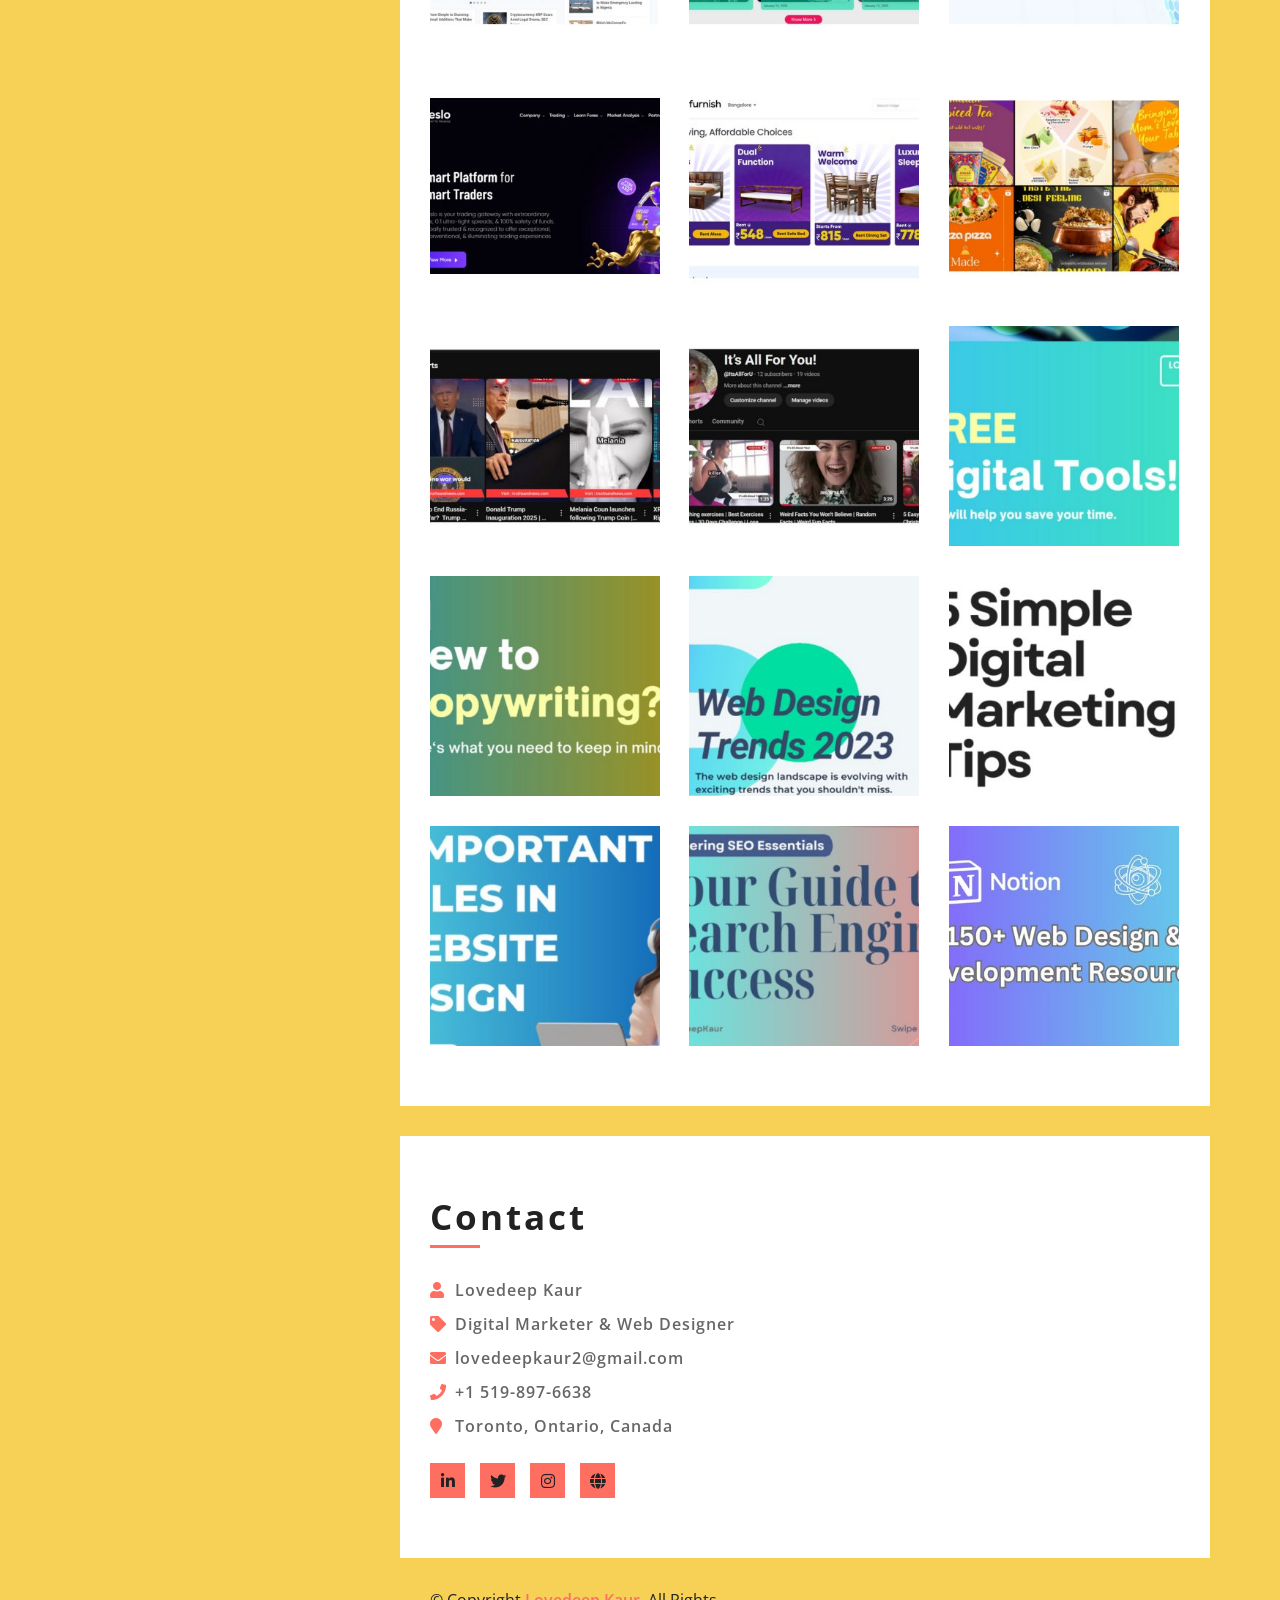
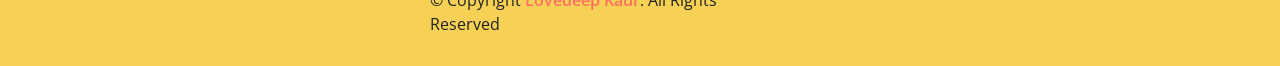
==== commit 944608b1: "Add files via upload Portfolio files uploaded" ====
--- a/index.html
+++ b/index.html
@@ -1,871 +1,767 @@
 <!DOCTYPE html>
 <html lang="en">
-
-<head>
-  <meta charset="utf-8">
-  <meta content="width=device-width, initial-scale=1.0" name="viewport">
-
-  <title>Lovedeep Kaur</title>
-  <meta content="" name="description">
-  <meta content="" name="keywords">
-
-  <!-- Favicons -->
-  <link href="assets/img/favicon.png" rel="icon">
-  <link href="assets/img/apple-touch-icon.png" rel="apple-touch-icon">
-
-  <!-- Google Fonts -->
-  <link href="https://fonts.googleapis.com/css?family=Open+Sans:300,300i,400,400i,600,600i,700,700i|Raleway:300,300i,400,400i,500,500i,600,600i,700,700i|Poppins:300,300i,400,400i,500,500i,600,600i,700,700i" rel="stylesheet">
-
-  <!-- Vendor CSS Files -->
-  <link href="assets/vendor/bootstrap/css/bootstrap.min.css" rel="stylesheet">
-  <link href="assets/vendor/bootstrap-icons/bootstrap-icons.css" rel="stylesheet">
-  <link href="assets/vendor/boxicons/css/boxicons.min.css" rel="stylesheet">
-  <link href="assets/vendor/glightbox/css/glightbox.min.css" rel="stylesheet">
-  <link href="assets/vendor/remixicon/remixicon.css" rel="stylesheet">
-  <link href="assets/vendor/swiper/swiper-bundle.min.css" rel="stylesheet">
-
-  <!-- Template Main CSS File -->
-  <link href="assets/css/style.css" rel="stylesheet">
-
-  <!-- =======================================================
-  * Template Name: Portfolio
-  * Updated: Jan 27 2024 with Bootstrap v5.3.2
-  * Author: Lovedeep Kaur
-  ======================================================== -->
-</head>
-
-<body>
-
-  <!-- ======= Header ======= -->
-  <header id="header">
-    <div class="container">
-
-      <h1><a href="index.html">Lovedeep Kaur</a></h1>
-      <!-- Uncomment below if you prefer to use an image logo -->
-      <!-- <a href="index.html" class="mr-auto"><img src="assets/img/logo.png" alt="" class="img-fluid"></a> -->
-      
-        <h2>I'm a passionate <span>Digital Marketer & Web Designer</span> from Toronto</h2>
- 
-     
-      <nav id="navbar" class="navbar">
-        <ul>
-          <li><a class="nav-link active" href="#header">Home</a></li>
-          <li><a class="nav-link" href="#about">About</a></li>
-          <li><a class="nav-link" href="#resume">Resume</a></li>
-          <li><a class="nav-link" href="#services">Services</a></li>
-          <li><a class="nav-link" href="#portfolio">Portfolio</a></li>
-          <li><a class="nav-link" href="#contact">Contact</a></li>
-        </ul>
-        <i class="bi bi-list mobile-nav-toggle"></i>
-      </nav><!-- .navbar -->
-
-     <div class="social-links">
-        <a href="https://ca.linkedin.com/in/ilovedeepkaur" style="color: #4CAF50" class="linkedin"><i class="bi bi-linkedin"></i></a>
-      </div>
-      <br>
-       <div class="col-sm-3" style="border: 2px solid #4CAF50; border-radius: 2px; text-align: center;">
-  		  <i style="color: #ffbb2c;"></i>
-   		 <a href="/clickandbuilds/publichtml/Personal/assets/doc/Lovedeep Kaur_Resume.pdf" download="Lovedeep Kaur_Resume.pdf" style="display: block; color: #fff; text-decoration: none; padding: 4px;">Download Resume</a>
-		</div>
-     </div>
-    </div>
-
-    </div>
-  </header><!-- End Header -->
-
-  <!-- ======= About Section ======= -->
-  <section id="about" class="about">
-
-    <!-- ======= About Me ======= -->
-    <div class="about-me container">
-
-      <div class="section-title">
-        <h2>About</h2>
-        <p>Learn more about me</p>
-      </div>
-
-      <div class="row">
-        <div class="col-lg-4" data-aos="fade-right">
-          <img src="assets/img/me.jpg" class="img-fluid" alt="">
-        </div>
-        <div class="col-lg-8 pt-4 pt-lg-0 content" data-aos="fade-left">
-          <h3>Digital Marketer & Web Designer</h3>
-          <p class="fst-italic">
-            I pour my heart into web design & digital marketing, creating UI/UX experiences that feel like a friendly conversation, leaving users inspired and connected.
-          </p>
-          <div class="row">
-            <div class="col-lg-6">
-              <ul>
-                <li><i class="bi bi-chevron-right"></i> <strong>Phone:</strong> <span>+1 519-897-6638</span></li>
-                <li><i class="bi bi-chevron-right"></i> <strong>City:</strong> <span>Toronto, Ontario</span></li>
-              </ul>
+    <head>
+        <meta charset="utf-8">
+        <title>Lovedeep Kaur - Portfolio</title>
+        <meta content="width=device-width, initial-scale=1.0" name="viewport">
+        <meta content="Resume Website Template Free Download" name="keywords">
+        <meta content="Resume Website Template Free Download" name="description">
+
+        <!-- Favicon -->
+        <link href="img/favicon.ico" rel="icon">
+
+        <!-- Google Fonts -->
+        <link href="https://fonts.googleapis.com/css2?family=Open+Sans:300;400;600;700;800&display=swap" rel="stylesheet">
+
+        <!-- CSS Libraries -->
+        <link href="https://stackpath.bootstrapcdn.com/bootstrap/4.4.1/css/bootstrap.min.css" rel="stylesheet">
+        <link href="https://cdnjs.cloudflare.com/ajax/libs/font-awesome/5.10.0/css/all.min.css" rel="stylesheet">
+        <link href="lib/slick/slick.css" rel="stylesheet">
+        <link href="lib/slick/slick-theme.css" rel="stylesheet">
+        <link href="lib/lightbox/css/lightbox.min.css" rel="stylesheet">
+
+        <!-- Template Stylesheet -->
+        <link href="css/style.css" rel="stylesheet">
+    </head>
+
+    <body data-spy="scroll" data-target=".navbar" data-offset="51">
+        <div class="wrapper">
+            <div class="sidebar">
+                <div class="sidebar-header">
+                    <img src="img/profile.jpg" alt="Image">
+                </div>
+                <div class="sidebar-content">
+                    <nav class="navbar navbar-expand-md bg-dark navbar-dark">
+                        <a href="#" class="navbar-brand">Navigation</a>
+                        <button type="button" class="navbar-toggler" data-toggle="collapse" data-target="#navbarCollapse">
+                            <span class="navbar-toggler-icon"></span>
+                        </button>
+                        <div class="collapse navbar-collapse" id="navbarCollapse">
+                            <ul class="nav navbar-nav">
+                                <li class="nav-item">
+                                    <a class="nav-link" href="#header">Home<i class="fa fa-home"></i></a>
+                                </li>
+                                <li class="nav-item">
+                                    <a class="nav-link" href="#about">About<i class="fa fa-address-card"></i></a>
+                                </li>
+                                <li class="nav-item">
+                                    <a class="nav-link" href="#experience">Experience<i class="fa fa-star"></i></a>
+                                </li>
+                                <li class="nav-item">
+                                    <a class="nav-link" href="#service">Service<i class="fa fa-tasks"></i></a>
+                                </li>
+                                <li class="nav-item">
+                                    <a class="nav-link" href="#portfolio">Portfolio<i class="fa fa-file-archive"></i></a>
+                                </li>
+                                <li class="nav-item">
+                                    <a class="nav-link" href="#contact">Contact<i class="fa fa-envelope"></i></a>
+                                </li>
+                            </ul>
+                        </div>
+                    </nav>
+                </div>
+                <div class="sidebar-footer">
+                    <a class="btn" href="https://www.linkedin.com/in/ilovedeepkaur/"><i class="fab fa-linkedin-in"></i></a>
+					<a class="btn" href="https://x.com/iLovedeepKaur"><i class="fab fa-twitter"></i></a>
+                    <a class="btn" href="https://www.instagram.com/i_lovedeepkaur/"><i class="fab fa-instagram"></i></a>
+                    <a class="btn" href="https://truthsandnews.com/"><i class="fa fa-globe"></i></a>
+                </div>
             </div>
-            <div class="col-lg-6">
-              <ul>
-                <li><i class="bi bi-chevron-right"></i> <strong>Email:</strong> <span>lovedeepkaur2@gmail.com</span></li>
-                <li><i class="bi bi-chevron-right"></i> <strong>Full-time/Freelance:</strong> <span>Available</span></li>
-              </ul>
-            </div>
-          </div>
-          <p>
-            My journey in digital marketing is fueled by a love for web design – each UI/UX creation is a piece of my story, inviting users into an immersive, personalized experience. Beyond the pixels, I thrive on crafting compelling content and strategic campaigns, ensuring brands not only look good but resonate authentically.
-          </p>
-        </div>
-      </div>
-
-    </div><!-- End About Me -->
-
-    <!-- ======= Counts ======= -->
-    <div class="counts container">
-
-      <div class="row">
-
-        <div class="col-lg-3 col-md-6">
-          <div class="count-box">
-            <i class="bi bi-emoji-smile"></i>
-            <span data-purecounter-start="0" data-purecounter-end="92" data-purecounter-duration="1" class="purecounter"></span>
-            <p>Happy Clients</p>
-          </div>
-        </div>
-
-        <div class="col-lg-3 col-md-6 mt-5 mt-md-0">
-          <div class="count-box">
-            <i class="bi bi-journal-richtext"></i>
-            <span data-purecounter-start="0" data-purecounter-end="127" data-purecounter-duration="1" class="purecounter"></span>
-            <p>Projects</p>
-          </div>
-        </div>
-
-        <div class="col-lg-3 col-md-6 mt-5 mt-lg-0">
-          <div class="count-box">
-            <i class="bi bi-headset"></i>
-            <span data-purecounter-start="0" data-purecounter-end="1668" data-purecounter-duration="1" class="purecounter"></span>
-            <p>Sleepless Nights</p>
-          </div>
-        </div>
-
-        <div class="col-lg-3 col-md-6 mt-5 mt-lg-0">
-          <div class="count-box">
-            <i class="bi bi-award"></i>
-            <span data-purecounter-start="0" data-purecounter-end="28924" data-purecounter-duration="1" class="purecounter"></span>
-            <p>Cup of Coffee</p>
-          </div>
-        </div>
-
-      </div>
-
-    </div><!-- End Counts -->
-
-    <!-- ======= Skills  ======= -->
-    <div class="skills container">
-
-      <div class="section-title">
-        <h2>Skills</h2>
-      </div>
-
-      <div class="row skills-content">
-
-        <div class="col-lg-6">
-
-          <div class="progress">
-            <span class="skill">HTML/CSS <i class="val">99%</i></span>
-            <div class="progress-bar-wrap">
-              <div class="progress-bar" role="progressbar" aria-valuenow="100" aria-valuemin="0" aria-valuemax="100"></div>
-            </div>
-          </div>
-
-          <div class="progress">
-            <span class="skill">JavaScript <i class="val">75%</i></span>
-            <div class="progress-bar-wrap">
-              <div class="progress-bar" role="progressbar" aria-valuenow="90" aria-valuemin="0" aria-valuemax="100"></div>
-            </div>
-          </div>
-
-          <div class="progress">
-            <span class="skill">WORDPRESS/CMS <i class="val">75%</i></span>
-            <div class="progress-bar-wrap">
-              <div class="progress-bar" role="progressbar" aria-valuenow="75" aria-valuemin="0" aria-valuemax="100"></div>
-            </div>
-          </div>
-
-        </div>
-
-        <div class="col-lg-6">
-
-          <div class="progress">
-            <span class="skill">Adobe <i class="val">80%</i></span>
-            <div class="progress-bar-wrap">
-              <div class="progress-bar" role="progressbar" aria-valuenow="80" aria-valuemin="0" aria-valuemax="100"></div>
-            </div>
-          </div>
-
-          <div class="progress">
-            <span class="skill">SEO/SEM/SMM <i class="val">90%</i></span>
-            <div class="progress-bar-wrap">
-              <div class="progress-bar" role="progressbar" aria-valuenow="90" aria-valuemin="0" aria-valuemax="100"></div>
-            </div>
-          </div>
-
-          <div class="progress">
-            <span class="skill">Content Marketing <i class="val">55%</i></span>
-            <div class="progress-bar-wrap">
-              <div class="progress-bar" role="progressbar" aria-valuenow="55" aria-valuemin="0" aria-valuemax="100"></div>
-            </div>
-          </div>
-
-        </div>
-
-      </div>
-
-    </div><!-- End Skills -->
-
-    <!-- ======= Interests ======= -->
-    <div class="interests container">
-
-      <div class="section-title">
-        <h2>Interests</h2>
-      </div>
-
-      <div class="row">
-        <div class="col-lg-3 col-md-4">
-          <div class="icon-box">
-            <i class="ri-store-line" style="color: #ffbb2c;"></i>
-            <h3>Figma</h3>
-          </div>
-        </div>
-        <div class="col-lg-3 col-md-4 mt-4 mt-md-0">
-          <div class="icon-box">
-            <i class="ri-bar-chart-box-line" style="color: #5578ff;"></i>
-            <h3>WordPress</h3>
-          </div>
-        </div>
-        <div class="col-lg-3 col-md-4 mt-4 mt-md-0">
-          <div class="icon-box">
-            <i class="ri-calendar-todo-line" style="color: #e80368;"></i>
-            <h3>Adobe Illustrator</h3>
-          </div>
-        </div>
-        <div class="col-lg-3 col-md-4 mt-4 mt-lg-0">
-          <div class="icon-box">
-            <i class="ri-paint-brush-line" style="color: #e361ff;"></i>
-            <h3>Joomla</h3>
-          </div>
-        </div>
-        <div class="col-lg-3 col-md-4 mt-4">
-          <div class="icon-box">
-            <i class="ri-database-2-line" style="color: #47aeff;"></i>
-            <h3>HubSpot</h3>
-          </div>
-        </div>
-        <div class="col-lg-3 col-md-4 mt-4">
-          <div class="icon-box">
-            <i class="ri-gradienter-line" style="color: #ffa76e;"></i>
-            <h3>Semrush</h3>
-          </div>
-        </div>
-        <div class="col-lg-3 col-md-4 mt-4">
-          <div class="icon-box">
-            <i class="ri-file-list-3-line" style="color: #11dbcf;"></i>
-            <h3>Google Analytics</h3>
-          </div>
-        </div>
-        <div class="col-lg-3 col-md-4 mt-4">
-          <div class="icon-box">
-            <i class="ri-price-tag-2-line" style="color: #4233ff;"></i>
-            <h3>Adobe XD</h3>
-          </div>
-        </div>
-        <div class="col-lg-3 col-md-4 mt-4">
-          <div class="icon-box">
-            <i class="ri-anchor-line" style="color: #b2904f;"></i>
-            <h3>Salesforce</h3>
-          </div>
-        </div>
-        <div class="col-lg-3 col-md-4 mt-4">
-          <div class="icon-box">
-            <i class="ri-disc-line" style="color: #b20969;"></i>
-            <h3>HotJar</h3>
-          </div>
-        </div>
-        <div class="col-lg-3 col-md-4 mt-4">
-          <div class="icon-box">
-            <i class="ri-base-station-line" style="color: #ff5828;"></i>
-            <h3>Framer X</h3>
-          </div>
-        </div>
-        <div class="col-lg-3 col-md-4 mt-4">
-          <div class="icon-box">
-            <i class="ri-fingerprint-line" style="color: #29cc61;"></i>
-            <h3>Ahrefs</h3>
-          </div>
-        </div>
-      </div>
-
-    </div><!-- End Interests -->
-
-  <section hidden> <!-- ======= Testimonials ======= -->
-    <div class="testimonials container">
-
-      <div class="section-title">
-        <h2>Testimonials</h2>
-      </div>
-
-      <div class="testimonials-slider swiper" data-aos="fade-up" data-aos-delay="100">
-        <div class="swiper-wrapper">
-
-          <div class="swiper-slide">
-            <div class="testimonial-item">
-              <p>
-                <i class="bx bxs-quote-alt-left quote-icon-left"></i>
-                Proin iaculis purus consequat sem cure digni ssim donec porttitora entum suscipit rhoncus. Accusantium quam, ultricies eget id, aliquam eget nibh et. Maecen aliquam, risus at semper.
-                <i class="bx bxs-quote-alt-right quote-icon-right"></i>
-              </p>
-              <img src="assets/img/testimonials/testimonials-1.jpg" class="testimonial-img" alt="">
-              <h3>Saul Goodman</h3>
-              <h4>Ceo &amp; Founder</h4>
-            </div>
-          </div><!-- End testimonial item -->
-
-          <div class="swiper-slide">
-            <div class="testimonial-item">
-              <p>
-                <i class="bx bxs-quote-alt-left quote-icon-left"></i>
-                Export tempor illum tamen malis malis eram quae irure esse labore quem cillum quid cillum eram malis quorum velit fore eram velit sunt aliqua noster fugiat irure amet legam anim culpa.
-                <i class="bx bxs-quote-alt-right quote-icon-right"></i>
-              </p>
-              <img src="assets/img/testimonials/testimonials-2.jpg" class="testimonial-img" alt="">
-              <h3>Sara Wilsson</h3>
-              <h4>Designer</h4>
-            </div>
-          </div><!-- End testimonial item -->
-
-          <div class="swiper-slide">
-            <div class="testimonial-item">
-              <p>
-                <i class="bx bxs-quote-alt-left quote-icon-left"></i>
-                Enim nisi quem export duis labore cillum quae magna enim sint quorum nulla quem veniam duis minim tempor labore quem eram duis noster aute amet eram fore quis sint minim.
-                <i class="bx bxs-quote-alt-right quote-icon-right"></i>
-              </p>
-              <img src="assets/img/testimonials/testimonials-3.jpg" class="testimonial-img" alt="">
-              <h3>Jena Karlis</h3>
-              <h4>Store Owner</h4>
-            </div>
-          </div><!-- End testimonial item -->
-
-          <div class="swiper-slide">
-            <div class="testimonial-item">
-              <p>
-                <i class="bx bxs-quote-alt-left quote-icon-left"></i>
-                Fugiat enim eram quae cillum dolore dolor amet nulla culpa multos export minim fugiat minim velit minim dolor enim duis veniam ipsum anim magna sunt elit fore quem dolore labore illum veniam.
-                <i class="bx bxs-quote-alt-right quote-icon-right"></i>
-              </p>
-              <img src="assets/img/testimonials/testimonials-4.jpg" class="testimonial-img" alt="">
-              <h3>Matt Brandon</h3>
-              <h4>Freelancer</h4>
-            </div>
-          </div><!-- End testimonial item -->
-
-          <div class="swiper-slide">
-            <div class="testimonial-item">
-              <p>
-                <i class="bx bxs-quote-alt-left quote-icon-left"></i>
-                Quis quorum aliqua sint quem legam fore sunt eram irure aliqua veniam tempor noster veniam enim culpa labore duis sunt culpa nulla illum cillum fugiat legam esse veniam culpa fore nisi cillum quid.
-                <i class="bx bxs-quote-alt-right quote-icon-right"></i>
-              </p>
-              <img src="assets/img/testimonials/testimonials-5.jpg" class="testimonial-img" alt="">
-              <h3>John Larson</h3>
-              <h4>Entrepreneur</h4>
-            </div>
-          </div><!-- End testimonial item -->
-
-        </div>
-        <div class="swiper-pagination"></div>
-      </div>
-
-      <div class="owl-carousel testimonials-carousel">
-
-      </div>
-
-    </div><!-- End Testimonials  -->
-    </section>
-    
-  </section><!-- End About Section -->
-
-  <!-- ======= Resume Section ======= -->
-  <section id="resume" class="resume">
-    <div class="container">
-
-            <div class="section-title">
-              <h2>Resume</h2>
-              <p>Check My Resume</p>
-            </div>
-      
-           <div class="row">
-    	   <div class="col-lg-3 col-md-4" style="border: 2px solid #4CAF50; border-radius: 5px; padding: 10px; text-align: center;">
-           <i style="color: #ffbb2c;"></i>
-           <a href="/clickandbuilds/publichtml/Personal/assets/doc/Lovedeep Kaur_Resume.pdf" download="Lovedeep Kaur_Resume.pdf" style="color: #fff; text-decoration: none;">Download Resume</a>
- 		   </div>
-		  </div>
-      
-
-    	<div class="row">
-       		 <div class="col-lg-6">
-          					<h3 class="resume-title">Sumary</h3>
-          		<div class="resume-item pb-0">
-                          <h4>Lovedeep Kaur</h4>
-                          <p> <em>A Professional with a comprehensive background in web design and digital
-                                  marketing. Over 5 years of experience implementing successful marketing strategies, optimizing user
-                                  experiences, and producing engaging content across various industries. Adept at leveraging Adobe
-                                  Creative Suite, HTML/CSS, and WordPress to create visually appealing and SEO-optimized materials.
-                                  Proven track record in enhancing brand visibility, increasing website traffic, and achieving data-driven
-                                  results. Strong analytical skills, effective communication, and proficiency in both technical and creative
-                                  aspects of marketing. Seeking to contribute dynamic skills in web design, graphic creation, and digital
-                                  marketing to a growth-focused marketing role.</em> </p>
-                          <p>
-                               <ul>
-                                  <li>Toronto, Ontario, Canada</li>
-                                  <li>(519) 897-6638</li>
-                                  <li>lovedeepkaur2@gmail.com</li>
-                               </ul>
-                          </p>
-       			 </div>
-		
-         				 <h3 class="resume-title">Education</h3>
-                              <div class="resume-item">
-                                <h4>Strategic Marketing Communications</h4>
-                                <h5>2021 - 2023</h5>
-                                <p><em>Conestoga College, Ontario</em></p>
-                              </div>
-                              <div class="resume-item">
-                                <h4>Business Management</h4>
-                                <h5>2020 - 2021</h5>
-                                <p><em>YMCA, India</em></p>
-                              </div>
-                               <div class="resume-item">
-                                <h4>Software Engineering</h4>
-                                <h5>2016 - 2019</h5>
-                                <p><em>National Institute of Information Technology, India</em></p>
-                              </div>
-          				
-          				<h3 class="resume-title">Certifications</h3>
-                              <div class="resume-item">
-                                <ul>
-                                  <li>Google Digital Marketing & E-commerce - Google</li>
-                                  <li>Search Engine Optimization (SEO) - University of California, Davis</li>
-                                  <li>Google Analytics</li>
-                                  <li>HubSpot Content Marketing</li>
-                                  <li>Hootsuite Social Media Marketing</li>
-                                  <li>Google Ads</li>
-                                  </ul>
-                              </div>
-
-
-					<h3 class="resume-title">Skills</h3>
-                              <div class="resume-item">
-                                <ul>
-                                  <li>HTML/CSS</li>
-								  <li>Figma</li>
-                                  <li>Adobe Photoshop / Illustrator</li>
-                                  <li>WordPress</li>
-                                  <li>Content Management Systems (CMS)</li>
-                                  <li>SEO and Keyword Research</li>
-								  <li>B2B / B2C</li>
-                                  <li>Microsoft Office & Google Suite</li>
-                                  <li>Content Writing, Editing, and Proofreading</li>
+            <div class="content">
+                <!-- Header Start -->
+                <div class="header" id="header">
+                    <div class="content-inner">
+                        <p>I'm</p>
+                        <h1>Lovedeep Kaur</h1>
+                        <h2></h2>
+                        <div class="typed-text">Digital Marketer, Project Coordinator, Content Developer, Web Designer, Biryani Lover!</div>
+                    </div>
+                </div>
+                <!-- Header End -->
+                
+                <!-- Large Button Start -->
+                <div class="large-btn">
+                    <div class="content-inner">
+                        <a class="btn" href="#"><i class="fa fa-download"></i>Resume</a>
+                        <a class="btn" href="mailto:lovedeepkaur2@gmail.com"><i class="fa fa-hands-helping"></i>Hire Me</a>
+						<a class="btn" href="https://buymeacoffee.com/lovedeepka7"><i class="fa fa-coffee"></i>Buy Me a Coffee</a>
+                    </div>
+                </div>
+                <!-- Large Button End -->
+                
+                <!-- About Start -->
+                <div class="about" id="about">
+                    <div class="content-inner">
+                        <div class="content-header">
+                            <h2>About Me</h2>
+                        </div>
+                        <div class="row align-items-center">
+                            <div class="col-md-6 col-lg-5">
+                                <img src="img/about.jpg" alt="Image">
+                            </div>
+                            <div class="col-md-6 col-lg-7">
+                                <p>
+                                    I pour my heart into web design & digital marketing, creating UI/UX experiences 
+									that feel like a friendly conversation, leaving users inspired and connected. </br>
+									</br>
+									My journey in digital marketing has been fueled by a passion for connecting brands with people in meaningful ways.
+									I love diving into market trends, understanding what makes audiences tick, and creating campaigns
+									that don’t just grab attention but spark genuine engagement. For me, it’s not just about selling a product –
+									it’s about telling a story that resonates. From designing seamless user experiences to crafting content
+									that speaks directly to people’s needs, I thrive on helping brands build trust and leave a lasting impression.
+									Marketing, to me, is all about making connections that matter.
+                                </p>
+                                <a class="btn" href="mailto:lovedeepkaur2@gmail.com">Hire Me</a>
+                            </div>
+                        </div>
+                        <div class="row">
+                            <div class="col-md-6">
+                                <div class="skills">
+                                    <div class="skill-name">
+                                        <p>Marketing</p><p>95%</p>
+                                    </div>
+                                    <div class="progress">
+                                        <div class="progress-bar" role="progressbar" aria-valuenow="95" aria-valuemin="0" aria-valuemax="100"></div>
+                                    </div>
+                                    <div class="skill-name">
+                                        <p>SEO</p><p>85%</p>
+                                    </div>
+                                    <div class="progress">
+                                        <div class="progress-bar" role="progressbar" aria-valuenow="85" aria-valuemin="0" aria-valuemax="100"></div>
+                                    </div>
+                                </div>
+                            </div>
+                            <div class="col-md-6">
+                                <div class="skills">
+                                    <div class="skill-name">
+                                        <p>Design</p><p>85%</p>
+                                    </div>
+                                    <div class="progress">
+                                        <div class="progress-bar" role="progressbar" aria-valuenow="85" aria-valuemin="0" aria-valuemax="100"></div>
+                                    </div>
+                                    <div class="skill-name">
+                                        <p>Content</p><p>95%</p>
+                                    </div>
+                                    <div class="progress">
+                                        <div class="progress-bar" role="progressbar" aria-valuenow="95" aria-valuemin="0" aria-valuemax="100"></div>
+                                    </div>
+                                </div>
+                            </div>
+                        </div>
+                    </div>
+                </div>
+                <!-- About End -->
+                
+                
+                <!-- Experience Start -->
+                <div class="experience" id="experience">
+                    <div class="content-inner">
+                        <div class="content-header">
+                            <h2>Experience</h2>
+                        </div>
+                        <div class="row align-items-center">
+                            <div class="col-md-6">
+                                <div class="exp-col">
+                                    <span>Sep-2023 <i>to</i> Mar-2024</span>
+                                    <h3>Digital Marketer / Project Managegement</h3>
+                                    <h4>Markham, Ontario</h4>
+                                    <h5>Medcentre Health</h5>
+                                    <ul>
+										<li>Implemented digital marketing strategies to achieve marketing goals and objectives, resulting in a 20% increase in patient engagement.</li>
+										<li>Optimized the organization's website and social media channels, enhancing user experience by 25%.</li>
+										<li>Coordinated and Managed Projects, overseeing the development and execution of digital marketing campaigns and ensuring alignment with organizational objectives.</li>
+										<li>Facilitated Virtual Stakeholder Engagements via Zoom and Teams, ensuring effective communication and collaboration across multiple teams.</li>
+										<li>Developed and analyzed KPIs, contributing to a 15% improvement in website conversion rates.</li>
+										<li>Managed content calendar for digital platforms, including social media, email campaigns, and website updates.</li>
+										<li>Boosted brand awareness through engaging social media campaigns.</li>
+										<li>Ensured brand and key messaging consistency across all digital channels.</li>
+									</ul>
+									
+                                </div>
+                            </div>
+                            <div class="col-md-6">
+                                <div class="exp-col">
+                                    <span>Mar-2019 <i>to</i> Sep-2023</span>
+                                    <h3>Marketing Coordinator / Writer</h3>
+                                    <h4>Remote, USA</h4>
+                                    <h5>Cognixia</h5>
+                                    <ul>
+										<li>Researched and developed content, resulting in a 30% improvement in search rankings.</li>
+										<li>Managed a content calendar, ensuring timely publication and consistency, contributing to a 20% increase in content engagement.</li>
+										<li>Collaborated with cross-functional teams to maintain brand consistency and high-quality content, leading to a 15% growth in audience interaction.</li>
+										<li>Enhanced client satisfaction by delivering high-quality written content tailored to specific industries and target audiences.</li>
+										<li>Monitored and reported campaign performance, recommending enhancements to improve results.</li>
+									</ul>
+                                </div>
+                            </div>
+							<div class="col-md-6">
+                                <div class="exp-col">
+                                    <span>Sep-2021 <i>to</i> Mar-2022</span>
+                                    <h3>Marketing Assistant</h3>
+                                    <h4>Kitchener, Ontario</h4>
+                                    <h5>Costco</h5>
+									<ul>
+										<li>Assisted in the planning and execution of marketing campaigns.</li>
+										<li>Conducted market research to identify target audiences and trends.</li>
+										<li>Supported the creation and distribution of promotional materials.</li>
+										<li>Monitored and analyzed marketing data to measure campaign effectiveness.</li>
+										<li>Coordinated with vendors and stakeholders to ensure timely delivery of marketing materials.</li>
+										<li>Enhanced customer engagement through effective use of social media and email marketing.</li>
+									</ul>	
+                                </div>
+                            </div>
+                            <div class="col-md-6">
+                                <div class="exp-col">
+                                    <span>Jan-2020 <i>to</i> Sep-2021</span>
+                                    <h3>Digital Marketing Associate</h3>
+                                    <h4>Remote, Cyprus</h4>
+                                    <h5>Capitalxtend</h5>
+									<ul>
+										<li>Enhanced brand visibility by 70%, spearheading SEO optimization, website management, and cross-browser compatible design.</li>
+										<li>Assisted in the creation and distribution of marketing materials.</li>
+										<li>Successfully contributed to the launch of 3 projects, showcasing adaptability and project management skills.</li>
+										<li>Conducted market research and analyzed data to improve content strategy and optimize digital marketing operations.</li>
+										<li>Utilized CMS platforms such as WordPress and Drupal for effective content management, streamlining workflows.</li>
+										<li>Monitored analytics, resulting in a 25% improvement in content performance and the implementation of data-driven SEO strategies.</li>
+										<li>Developed engaging articles for online publications, resulting in increased readership and social media shares.</li>
+									</ul>	
+                                </div>
+                            </div>
+                            <div class="col-md-6">
+                                <div class="exp-col">
+                                    <span>Mar-2020 <i>to</i> Apr-2019</span>
+                                    <h3>Marketing Intern</h3>
+                                    <h4>Delhi, India</h4>
+                                    <h5>A1 Tours</h5>
+									<ul>
+										<li>Conducted market research, providing valuable insights into industry trends.</li>
+										<li>Assisted in the development and execution of successful marketing campaigns.</li>
+										<li>Assisted in corporate communications efforts, including drafting internal newsletters and announcements.</li>
+										<li>Built and maintained relationships with internal and external stakeholders.</li>
+										<li>Enhanced social media engagement through regular posting and audience interaction.</li>
+										<li>Boosted brand awareness by developing creative marketing strategies and campaigns.</li>
+									</ul>
+                                </div>
+                            </div>
+							
+							<div class="col-md-6">
+                                <div class="exp-col">
+                                    <span>Dec-2017 <i>to</i> May-2018</span>
+                                    <h3>Web Designer</h3>
+                                    <h4>Delhi, India</h4>
+                                    <h5>Edfora Technologies</h5>
+									<ul>
+										<li>Led website design discussions, aligning projects with client needs and preferences.</li>
+										<li>Implemented client CMS programs and data feeds into websites, enhancing functionality.</li>
+										<li>Executed HTML & CSS coding, incorporating ASP.NET and Javascript, troubleshooting application errors effectively.</li>
+										<li>Conducted comprehensive website performance tests, resulting in a 20% improvement in speed and scalability..</li>
+										<li>Enhanced user experience by implementing responsive web design and optimizing website performance..</li>
+										<li>Streamlined website maintenance tasks for increased efficiency and improved site functionality..</li>
+									</ul>
+                                </div>
+                            </div>
+							
+							<div class="col-md-6">
+                                <div class="exp-col">
+                                    <span>Dec-2016 <i>to</i> Jul-2017</span>
+                                    <h3>Web Developer</h3>
+                                    <h4>Delhi, India</h4>
+                                    <h5>STJ Electronic Pvt. Ltd</h5>
+									<ul>
+										<li>Collaborated closely with clients and management to meet and exceed website requirements.</li>
+										<li>Integrated CMS programs and data feeds, significantly optimizing website performance.</li>
+										<li>Conducted rigorous website testing and usability tests, refining site performance and achieving a 25% increase in user satisfaction.</li>
+										<li>Integrated third-party APIs to enhance website functionality and provide additional services to users.</li>
+										<li>Coded websites using HTML, CSS, JavaScript, and jQuery languages.</li>
+										<li>Provided front-end website development using WordPress, Hubspot, and other editing software.</li>
+									</ul>
+                                </div>
+                            </div>
+                        </div>
+                    </div>
+                </div>
+                <!-- Experience Start -->
+				
+				                <!-- Education Start -->
+                <div class="education" id="education">
+                    <div class="content-inner">
+                        <div class="content-header">
+                            <h2>Education</h2>
+                        </div>
+                        <div class="row align-items-center">
+                            <div class="col-md-6">
+                                <div class="edu-col">
+                                    <span>Sep-2021 <i>to</i> Apr-2023</span>
+                                    <h3>Strategic Marketing Communications</h3>
+                                    <p>Conestoga College</p>
+                                </div>
+                            </div>
+                            <div class="col-md-6">
+                                <div class="edu-col">
+                                    <span>Jan-2019 <i>to</i> Jan-2020</span>
+                                    <h3>Business Management (PGDBM) </h3>
+                                    <p>YMCA</p>
+                                </div>
+                            </div>
+                            <div class="col-md-6">
+                                <div class="edu-col">
+                                    <span>May-2015 <i>to</i> Nov-2018</span>
+                                    <h3>Software Engineering (Diploma) </h3>
+                                    <p>National Institute of Information Technology</p>
+                                </div>
+                            </div>
+                            <div class="col-md-6">
+                                <div class="edu-col">
+                                    <span>July-2015 <i>to</i> Aug-2018</span>
+                                    <h3>Bachelor of Commerce (B.Com) </h3>
+                                    <p>IEC University</p>
+                                </div>
+                            </div>
+                        </div>
+                    </div>
+                </div>
+                <!-- Education Start -->
+                
+                <!-- Service Start -->
+                <div class="service" id="service">
+                    <div class="content-inner">
+                        <div class="content-header">
+                            <h2>Service</h2>
+                        </div>
+                        <div class="row align-items-center">
+                            <div class="col-md-6">
+                                <div class="srv-col">
+                                    <i class="fa fa-desktop"></i>
+                                    <h3>Digital Marketing</h3>
+                                    <p>Skyrocket your brand's online charisma! I turn clicks into clients with savvy digital strategies that captivate, convert, and keep your audience coming back for more.</p>
+                                </div>
+                            </div>
+                            <div class="col-md-6">
+                                <div class="srv-col">
+                                    <i class="fa fa-search"></i>
+                                    <h3>SEO (Search Engine Optimization) </h3>
+                                    <p>Catapult your website to the top! Unleash the magic of SEO to boost your online visibility, climb search rankings, and make your business the talk of the digital town.</p>
+                                </div>
+                            </div>
+                            <div class="col-md-6">
+                                <div class="srv-col">
+                                    <i class="fa fa-desktop"></i>
+                                    <h3>Web Designing</h3>
+                                    <p>Crafting digital experiences that WOW! Your dream website is just a click away—let's design a virtual space that truly reflects your brand and leaves a lasting impression.</p>
+                                </div>
+                            </div>
+                            <div class="col-md-6">
+                                <div class="srv-col">
+                                    <i class="fa fa-envelope-open-text"></i>
+                                    <h3>Social Media Marketing</h3>
+                                    <p>Be the life of the online party! I'll help you connect with customers on social media and make your brand stand out.</p>
+                                </div>
+                            </div>
+							<div class="col-md-6">
+                                <div class="srv-col">
+                                    <i class="fa fa-edit"></i>
+                                    <h3>Content Development</h3>
+                                    <p>Words that work like magic! From catchy phrases to Google-friendly content, let's tell your story in a way that everyone understands and loves.</p>
+                                </div>
+                            </div>
+                        </div>
+                    </div>
+                </div>
+                <!-- Service Start -->
+                
+                <!-- Portfolio Start -->
+                <div class="portfolio" id="portfolio">
+                    <div class="content-inner">
+                        <div class="content-header">
+                            <h2>Portfolio</h2>
+                        </div>
+                        <div class="row">
+                            <div class="col-lg-12">
+                                <ul id="portfolio-flters">
+                                    <li data-filter="*" class="filter-active">All</li>
+                                    <li data-filter=".web-des">Web Design</li>
+                                    <li data-filter=".con">Content</li>
+                                    <li data-filter=".des">Design</li>
+									<li data-filter=".res">Resources</li>
                                 </ul>
-                              </div>
-
-                                <h3 class="resume-title">Academic Projects & Volunteer Work</h3>
-                                <div class="resume-item">
-                                <h4>Event Management</h4>
-                                <ul>
-                                  <li>Orchestrated a college art event, leading marketing strategy, budget planning, artist collaboration, and charity fundraising.</li>
-								  <li>Managed social media content, marketing designs, and video production for the event.</li>
-                                </ul> 
-                                </div>
-                                <div class="resume-item">
-                                <h4>Volunteer Instructor</h4>
-                                <ul>
-                                  <li>Dedicated volunteer instructor aiding undergraduates with weekly problem-solving sessions in accounts and marketing.</li>
-                                </ul>
-                                </div>
-          
-         						 <h3 class="resume-title">Freelance Projects</h3>
-                                <div class="resume-item">
-                                <h4>Web Design & Graphic Design</h4>
-                                <ul>
-                                  <li>Managed independent web design projects, creating user-friendly websites using HTML, CSS, and WordPress.</li>
-								  <li>Executed freelance graphic design projects, producing visually compelling elements for digital and print media.</li>
-                                  <li>Proficient in Adobe Creative Suite for impactful graphic design.</li>
-                                </ul> 
-                                </div>
-                                <div class="resume-item">
-                                <h4>Marketing Content Writer</h4>
-                                <ul>
-                                  <li>Authored engaging content for diverse global clients, including blog posts, website content, and product descriptions.</li>
-                                  <li>Enhanced SEO by 30% through collaboration with teams to align content with overall strategies.</li>
-                                  <li>Edited content for accuracy, clarity, and consistency, ensuring timely delivery.</li>
-                                  </ul>
-                                </div>                      
-          
+                            </div>
+                        </div>
+                        <div class="row portfolio-container">
+                            <div class="col-lg-4 col-md-6 portfolio-item web-des">
+                                <div class="portfolio-wrap">
+                                    <figure>
+                                        <img src="img/portfolio-1.jpg" class="img-fluid" alt="">
+                                        <a href="img/portfolio-1.jpg" data-lightbox="portfolio" data-title="Project Name">  </i></a>
+                                        <a class="portfolio-title" href="https://truthsandnews.com/">Truths & News<span>Web Design</span><span> A dynamic news website. </span></a>
+                                    </figure>
+                                </div>
+                            </div>
+
+                            <div class="col-lg-4 col-md-6 portfolio-item web-des">
+                                <div class="portfolio-wrap">
+                                    <figure>
+                                        <img src="img/portfolio-2.jpg" class="img-fluid" alt="">
+                                        <a href="img/portfolio-2.jpg" data-lightbox="portfolio" data-title="Project Name" title="Preview"><i class="fa fa-eye"></i></a>
+                                        <a class="portfolio-title" href="https://medcentrehealth.com/">Medcentre Health <span>Web Design</span><span>A walk-in clinic and urgent care facility.</span> </a>
+                                    </figure>
+                                </div>
+                            </div>
+
+                            <div class="col-lg-4 col-md-6 portfolio-item web-des">
+                                <div class="portfolio-wrap">
+                                    <figure>
+                                        <img src="img/portfolio-3.jpg" class="img-fluid" alt="">
+                                        <a href="img/portfolio-3.jpg" data-lightbox="portfolio" data-title="Project Name" title="Preview"><i class="fa fa-eye"></i></a>
+                                        <a class="portfolio-title" href="https://kby-ai.com/">KBY AI <span>Web Design</span> <span>An AI-based website.</span></a>
+                                    </figure>
+                                </div>
+                            </div>
+
+                            <div class="col-lg-4 col-md-6 portfolio-item web-des">
+                                <div class="portfolio-wrap">
+                                    <figure>
+                                        <img src="img/portfolio-4.jpg" class="img-fluid" alt="">
+                                        <a href="img/portfolio-4.jpg" data-lightbox="portfolio" data-title="Project Name" title="Preview"><i class="fa fa-eye"></i></a>
+                                        <a class="portfolio-title" href="https://www.yuvistyle.com/">Yuvi Style <span>Web Design</span> <span>An online shopping (e-commerce) website.</span></a>
+                                    </figure>
+                                </div>
+                            </div>
+
+                            <div class="col-lg-4 col-md-6 portfolio-item web-des">
+                                <div class="portfolio-wrap">
+                                    <figure>
+                                        <img src="img/portfolio-5.jpg" class="img-fluid" alt="">
+                                        <a href="img/portfolio-5.jpg" data-lightbox="portfolio" data-title="Project Name" title="Preview"><i class="fa fa-eye"></i></a>
+                                        <a class="portfolio-title" href="https://muchbalance.github.io/">Crypto Calculator<span>Web Design</span> <span>A cryptocurrency balance checker.</span></a>
+                                    </figure>
+                                </div>
+                            </div>
+
+                            <div class="col-lg-4 col-md-6 portfolio-item con">
+                                <div class="portfolio-wrap">
+                                    <figure>
+                                        <img src="img/portfolio-6.jpg" class="img-fluid" alt="">
+                                        <a href="img/portfolio-6.jpg" data-lightbox="portfolio" data-title="Project Name" title="Preview"><i class="fa fa-eye"></i></a>
+                                        <a class="portfolio-title" href="https://truthsandnews.com/">Truths & News<span>News Articles</span></a>
+                                    </figure>
+                                </div>
+                            </div>
+							
+							
+							<div class="col-lg-4 col-md-6 portfolio-item con">
+                                <div class="portfolio-wrap">
+                                    <figure>
+                                        <img src="img/portfolio-7.jpg" class="img-fluid" alt="">
+                                        <a href="img/portfolio-7.jpg" data-lightbox="portfolio" data-title="Project Name" title="Preview"><i class="fa fa-eye"></i></a>
+                                        <a class="portfolio-title" href="https://www.business-tweet.com/">Business Tweet<span>News Articles</span></a>
+                                    </figure>
+                                </div>
+                            </div>
+							
+							
+							<div class="col-lg-4 col-md-6 portfolio-item con">
+                                <div class="portfolio-wrap">
+                                    <figure>
+                                        <img src="img/portfolio-8.jpg" class="img-fluid" alt="">
+                                        <a href="img/portfolio-8.jpg" data-lightbox="portfolio" data-title="Project Name" title="Preview"><i class="fa fa-eye"></i></a>
+                                        <a class="portfolio-title" href="https://www.cognixia.com/resources/">Cognixia<span>Tech Content</span></a>
+                                    </figure>
+                                </div>
+                            </div>
+							
+							
+							<div class="col-lg-4 col-md-6 portfolio-item con">
+                                <div class="portfolio-wrap">
+                                    <figure>
+                                        <img src="img/portfolio-9.jpg" class="img-fluid" alt="">
+                                        <a href="img/portfolio-9.jpg" data-lightbox="portfolio" data-title="Project Name" title="Preview"><i class="fa fa-eye"></i></a>
+                                        <a class="portfolio-title" href="https://capitalxtend.com/">Capitalxtent<span>Financial Content</span></a>
+                                    </figure>
+                                </div>
+                            </div>
+							
+							
+							<div class="col-lg-4 col-md-6 portfolio-item con">
+                                <div class="portfolio-wrap">
+                                    <figure>
+                                        <img src="img/portfolio-10.jpg" class="img-fluid" alt="">
+                                        <a href="img/portfolio-10.jpg" data-lightbox="portfolio" data-title="Project Name" title="Preview"><i class="fa fa-eye"></i></a>
+                                        <a class="portfolio-title" href="https://www.inveslo.com/">Inveslo<span>Financial Content</span></a>
+                                    </figure>
+                                </div>
+                            </div>
+							
+							
+							<div class="col-lg-4 col-md-6 portfolio-item con">
+                                <div class="portfolio-wrap">
+                                    <figure>
+                                        <img src="img/portfolio-11.jpg" class="img-fluid" alt="">
+                                        <a href="img/portfolio-11.jpg" data-lightbox="portfolio" data-title="Project Name" title="Preview"><i class="fa fa-eye"></i></a>
+                                        <a class="portfolio-title" href="https://cityfurnish.com/">Cityfurnish<span>E-Commerce Website Content</span></a>
+                                    </figure>
+                                </div>
+                            </div>
+						
+							
+							<div class="col-lg-4 col-md-6 portfolio-item des">
+                                <div class="portfolio-wrap">
+                                    <figure>
+                                        <img src="img/portfolio-12.jpg" class="img-fluid" alt="">
+                                        <a href="img/portfolio-12.jpg" data-lightbox="portfolio" data-title="Project Name" title="Preview"><i class="fa fa-eye"></i></a>
+                                        <a class="portfolio-title" href="https://www.instagram.com/i_lovedeepkaur/">Personal Blog<span>Brand Designs</span></a>
+                                    </figure>
+                                </div>
+                            </div>
+							
+							<div class="col-lg-4 col-md-6 portfolio-item des">
+                                <div class="portfolio-wrap">
+                                    <figure>
+                                        <img src="img/portfolio-13.jpg" class="img-fluid" alt="">
+                                        <a href="img/portfolio-13.jpg" data-lightbox="portfolio" data-title="Project Name" title="Preview"><i class="fa fa-eye"></i></a>
+                                        <a class="portfolio-title" href="https://www.youtube.com/@truthsandnews">TNN YouTube Channel<span>News Videos</span></a>
+                                    </figure>
+                                </div>
+                            </div>
+							
+							<div class="col-lg-4 col-md-6 portfolio-item des">
+                                <div class="portfolio-wrap">
+                                    <figure>
+                                        <img src="img/portfolio-14.jpg" class="img-fluid" alt="">
+                                        <a href="img/portfolio-14.jpg" data-lightbox="portfolio" data-title="Project Name" title="Preview"><i class="fa fa-eye"></i></a>
+                                        <a class="portfolio-title" href="https://www.youtube.com/@ItsAllForU">It's All For You<span>Fitness Videos</span></a>
+                                    </figure>
+                                </div>
+                            </div>
+							
+							<div class="col-lg-4 col-md-6 portfolio-item res">
+                                <div class="portfolio-wrap">
+                                    <figure>
+                                        <img src="img/portfolio-15.jpg" class="img-fluid" alt="">
+                                        <a href="img/portfolio-15.jpg" data-lightbox="portfolio" data-title="Project Name" title="Preview"><i class="fa fa-eye"></i></a>
+                                        <a class="portfolio-title" href="https://www.linkedin.com/posts/ilovedeepkaur_free-digital-tools-activity-7031763525458939904-qT8t?utm_source=share&utm_medium=member_desktop">Digital Tools<span>Free Resources</span></a>
+                                    </figure>
+                                </div>
+                            </div>
+							
+							<div class="col-lg-4 col-md-6 portfolio-item res">
+                                <div class="portfolio-wrap">
+                                    <figure>
+                                        <img src="img/portfolio-16.jpg" class="img-fluid" alt="">
+                                        <a href="img/portfolio-16.jpg" data-lightbox="portfolio" data-title="Project Name" title="Preview"><i class="fa fa-eye"></i></a>
+                                        <a class="portfolio-title" href="https://www.linkedin.com/posts/ilovedeepkaur_copywriting-tips-for-beginners-activity-7032266217474166786-4MXk?utm_source=share&utm_medium=member_desktop">Copywriting Tips<span>Free Resources</span></a>
+                                    </figure>
+                                </div>
+                            </div>
+							
+							<div class="col-lg-4 col-md-6 portfolio-item res">
+                                <div class="portfolio-wrap">
+                                    <figure>
+                                        <img src="img/portfolio-17.jpg" class="img-fluid" alt="">
+                                        <a href="img/portfolio-17.jpg" data-lightbox="portfolio" data-title="Project Name" title="Preview"><i class="fa fa-eye"></i></a>
+                                        <a class="portfolio-title" href="https://www.linkedin.com/posts/ilovedeepkaur_web-design-trends-2023-activity-7127351879767912449-HT0t?utm_source=share&utm_medium=member_desktop">Web Design Trends<span>Free Resources</span></a>
+                                    </figure>
+                                </div>
+                            </div>
+							
+							<div class="col-lg-4 col-md-6 portfolio-item res">
+                                <div class="portfolio-wrap">
+                                    <figure>
+                                        <img src="img/portfolio-18.jpg" class="img-fluid" alt="">
+                                        <a href="img/portfolio-18.jpg" data-lightbox="portfolio" data-title="Project Name" title="Preview"><i class="fa fa-eye"></i></a>
+                                        <a class="portfolio-title" href="https://www.linkedin.com/posts/ilovedeepkaur_5-simple-marketing-tips-lovedeep-kaur-activity-7128561302397976576-A1uF?utm_source=share&utm_medium=member_desktop">Digital Marketing Tips<span>Free Resources</span></a>
+                                    </figure>
+                                </div>
+                            </div>
+							
+							<div class="col-lg-4 col-md-6 portfolio-item res">
+                                <div class="portfolio-wrap">
+                                    <figure>
+                                        <img src="img/portfolio-19.jpg" class="img-fluid" alt="">
+                                        <a href="img/portfolio-19.jpg" data-lightbox="portfolio" data-title="Project Name" title="Preview"><i class="fa fa-eye"></i></a>
+                                        <a class="portfolio-title" href="https://www.linkedin.com/posts/ilovedeepkaur_5-important-rules-in-website-design-activity-7129895945323900928-qw6i?utm_source=share&utm_medium=member_desktop">Rules in Website Design<span>Free Resources</span></a>
+                                    </figure>
+                                </div>
+                            </div>
+							
+							<div class="col-lg-4 col-md-6 portfolio-item res">
+                                <div class="portfolio-wrap">
+                                    <figure>
+                                        <img src="img/portfolio-20.jpg" class="img-fluid" alt="">
+                                        <a href="img/portfolio-20.jpg" data-lightbox="portfolio" data-title="Project Name" title="Preview"><i class="fa fa-eye"></i></a>
+                                        <a class="portfolio-title" href="https://www.linkedin.com/posts/ilovedeepkaur_seo-essentials-activity-7162618935727620096-P4x3?utm_source=share&utm_medium=member_desktop">Guide to SEO<span>Free Resources</span></a>
+                                    </figure>
+                                </div>
+                            </div>
+							
+							<div class="col-lg-4 col-md-6 portfolio-item res">
+                                <div class="portfolio-wrap">
+                                    <figure>
+                                        <img src="img/portfolio-21.jpg" class="img-fluid" alt="">
+                                        <a href="img/portfolio-21.jpg" data-lightbox="portfolio" data-title="Project Name" title="Preview"><i class="fa fa-eye"></i></a>
+                                        <a class="portfolio-title" href="https://ilovedeepkaur.lemonsqueezy.com/checkout">Web Design & Development Resources<span>Free Resources</span></a>
+                                    </figure>
+                                </div>
+                            </div>
+							
+							
+							
+                        </div>
+                    </div>
+                </div>
+                <!-- Portfolio Start -->
+             
+
+			 
+                <!-- Review Start 
+                <div class="review" id="review">
+                    <div class="content-inner">
+                        <div class="content-header">
+                            <h2>Review</h2>
+                        </div>
+                        <div class="row align-items-center review-slider">
+                            <div class="col-md-12">
+                                <div class="review-slider-item">
+                                    <div class="review-text">
+                                        <p>
+                                            Lorem ipsum dolor sit amet, consectetur adipiscing elit. Sed eu suscipit orci. Donec molestie velit id libero blandit, quis suscipit urna suscipit. Donec aliquet erat eu lacinia iaculis. Ut tempor tellus eu sem pharetra feugiat.
+                                        </p>
+                                    </div>
+                                    <div class="review-img">
+                                        <img src="img/review-1.jpg" alt="Image">
+                                        <div class="review-name">
+                                            <h3>Client Name</h3>
+                                            <p>Profession</p>
+                                        </div>
+                                    </div>
+                                </div>
+                            </div>
+                            <div class="col-md-12">
+                                <div class="review-slider-item">
+                                    <div class="review-text">
+                                        <p>
+                                            Lorem ipsum dolor sit amet, consectetur adipiscing elit. Sed eu suscipit orci. Donec molestie velit id libero blandit, quis suscipit urna suscipit. Donec aliquet erat eu lacinia iaculis. Ut tempor tellus eu sem pharetra feugiat.
+                                        </p>
+                                    </div>
+                                    <div class="review-img">
+                                        <img src="img/review-2.jpg" alt="Image">
+                                        <div class="review-name">
+                                            <h3>Client Name</h3>
+                                            <p>Profession</p>
+                                        </div>
+                                    </div>
+                                </div>
+                            </div>
+                            <div class="col-md-12">
+                                <div class="review-slider-item">
+                                    <div class="review-text">
+                                        <p>
+                                            Lorem ipsum dolor sit amet, consectetur adipiscing elit. Sed eu suscipit orci. Donec molestie velit id libero blandit, quis suscipit urna suscipit. Donec aliquet erat eu lacinia iaculis. Ut tempor tellus eu sem pharetra feugiat.
+                                        </p>
+                                    </div>
+                                    <div class="review-img">
+                                        <img src="img/review-3.jpg" alt="Image">
+                                        <div class="review-name">
+                                            <h3>Client Name</h3>
+                                            <p>Profession</p>
+                                        </div>
+                                    </div>
+                                </div>
+                            </div>
+                        </div>
+                    </div>
+                </div>
+                Review End --> 
+				
+	
+                <!-- Contact Start -->
+                <div class="contact" id="contact">
+                    <div class="content-inner">
+                        <div class="content-header">
+                            <h2>Contact</h2>
+                        </div>
+                        <div class="row align-items-center">
+                            <div class="col-md-6">
+                                <div class="contact-info">
+                                    <p><i class="fa fa-user"></i>Lovedeep Kaur</p>
+                                    <p><i class="fa fa-tag"></i>Digital Marketer & Web Designer</p>
+                                    <p><i class="fa fa-envelope"></i><a href="mailto:lovedeepkaur2@gmail.com">lovedeepkaur2@gmail.com</a></p>
+                                    <p><i class="fa fa-phone"></i><a href="tel:+1234567890">+1 519-897-6638</a></p>
+                                    <p><i class="fa fa-map-marker"></i>Toronto, Ontario, Canada</p>
+                                    <div class="social">
+                                        <a class="btn" href="https://www.linkedin.com/in/ilovedeepkaur/"><i class="fab fa-linkedin-in"></i></a>
+										<a class="btn" href="https://x.com/iLovedeepKaur"><i class="fab fa-twitter"></i></a>
+                                        <a class="btn" href="https://www.instagram.com/i_lovedeepkaur/"><i class="fab fa-instagram"></i></a>
+                                        <a class="btn" href="https://truthsandnews.com/"><i class="fa fa-globe"></i></a>
+                                    </div>
+                                </div>
+                            </div>
+                            
+							<!--
+							
+							<div class="col-md-6">
+								<div class="form">
+									<!-- Form updated to include action and method attributes 
+									<form action="send_mail.php" method="POST">
+										<div class="form-row">
+											<div class="form-group col-md-6">
+												<input type="text" name="name" class="form-control" placeholder="Your Name" required />
+											</div>
+											<div class="form-group col-md-6">
+												<input type="email" name="email" class="form-control" placeholder="Your Email" required />
+											</div>
+										</div>
+										<div class="form-group">
+											<input type="text" name="subject" class="form-control" placeholder="Subject" required />
+										</div>
+										<div class="form-group">
+											<textarea name="message" class="form-control" rows="5" placeholder="Message" required></textarea>
+										</div>
+										<div>
+											<button class="btn btn-primary" type="submit">Send Message</button>
+										</div>
+									</form>
+								</div>
+							</div> 
+							
+							-->
+							
+							
+                        </div>
+                    </div>
+                </div>
+                <!-- Contact End -->
+                
+                <!-- Footer Start -->
+                <div class="footer">
+                    <div class="content-inner">
+                        <div class="row align-items-center">
+                            <div class="col-md-6">
+                                <p>&copy; Copyright <a>Lovedeep Kaur</a>. All Rights Reserved</p>
+                            </div>
+                            <div class="col-md-6">
                                 
-       			 </div>
-    
-		<div class="col-lg-6">
-  					<h3 class="resume-title">Professional Experience</h3>
-                        <div class="resume-item">
-                              <h4>Digital Marketing Manager, Medcentre Health</h4>
-                              <h5>2023 - Present</h5>
-                              <p><em>Markham, Ontario </em></p>
-                              <p>
-                              <ul>
-                                <li>Spearheaded web design and development, enhancing user experience by 25%.</li>
-                                <li>Executed data-driven digital health strategies, resulting in a 20% increase in patient engagement. Defined and analyzed KPIs, contributing to a 15% improvement in website conversion rates. </li>
-                                <li>Effectively communicated strategies to leadership, fostering collaboration with healthcare professionals.</li>
-                              </ul>
-                        	  </p>
-                        </div>
-                        <div class="resume-item">
-                              <h4>Marketing Writer/Editor, Cognixia</h4>
-                              <h5>2019 - 2023</h5>
-                              <p><em>New Jersey, USA</em></p>
-                              <p>
-                              <ul>
-                                <li>Researched and developed content, staying current with technology trends, resulting in a 30% improvement in search rankings.</li>
-                                <li>Managed a content calendar, ensuring timely publication and consistency, contributing to a 20% increase in content engagement.</li>
-                                <li>Collaborated with cross-functional teams to maintain high-quality, engaging content, leading to a 15% growth in audience interaction.</li>
-                              </ul>
-                              </p>
-                        </div>
-                       <div class="resume-item">
-                              <h4>Marketing Writer / Associate, Capitalxtend</h4>
-                              <h5>2020 - 2021</h5>
-                              <p><em>Nicosia, Cyprus</em></p>
-                              <p>
-                              <ul>
-                                <li>Enhanced brand visibility by 70%, spearheading SEO optimization and cross-browser compatible design.</li>
-                                <li>Successfully contributed to the launch of 3 projects, showcasing adaptability and project management skills.</li>
-                                <li>Played a pivotal role in the creation and publication of engaging digital content, ensuring a responsive design approach.</li>
-                                <li>Utilized CMS platforms such as WordPress and Drupal for effective content management, streamlining workflows.</li>
-                                <li>Monitored analytics, resulting in a 25% improvement in content performance and the implementation of data-driven SEO strategies.</li>
-                              </ul>
-                              </p>
-                        </div>
-                     <div class="resume-item">
-                              <h4>Marketing Intern, A1 Tours</h4>
-                              <h5>2019 - 2019</h5>
-                              <p><em>Delhi, India</em></p>
-                              <p>
-                              <ul>
-                                <li>Conducted market research, providing valuable insights into industry trends.</li>
-                                <li>Assisted in the development and execution of successful marketing campaigns.</li>
-                                <li>Contributed to the creation and management of content for various channels.</li>
-                                <li>Built and maintained relationships with internal and external stakeholders.</li>
-                              </ul>
-                              </p>
-                       </div>
-
-                       <div class="resume-item">
-                              <h4>Web Developer, Edfora Technologies</h4>
-                              <h5>2017 - 2018</h5>
-                              <p><em>Delhi, India</em></p>
-                              <p>
-                              <ul>
-                                <li>Led website design discussions, aligning projects with client needs and preferences.</li>
-                                <li>Implemented client CMS programs and data feeds into websites, enhancing functionality.</li>
-                                <li>Executed HTML & CSS coding, incorporating ASP.NET and Javascript, troubleshooting application errors effectively.</li>
-                                <li>Conducted comprehensive website performance tests, resulting in a 20% improvement in speed and scalability.</li>
-                                <li>Enhanced user experience by implementing responsive web design and optimizing website performance.</li>
-                                <li>Streamlined website maintenance tasks for increased efficiency and improved site functionality.</li>
-                              </ul>
-                              </p>
-                        </div>
-                      <div class="resume-item">
-                            <h4>Web Developer, STJ Electronics Pvt. Ltd.</h4>
-                            <h5>2016 - 2017</h5>
-                            <p><em>Delhi, India</em></p>
-                            <p>
-                            <ul>
-                              <li>Collaborated closely with clients and management to meet and exceed website requirements.</li>
-                              <li>Integrated CMS programs and data feeds, significantly optimizing website performance.</li>
-                              <li>Conducted rigorous website testing and usability tests, refining site performance and achieving a 25% increase in user satisfaction.</li>
-                              <li>Integrated third-party APIs to enhance website functionality and provide additional services to users.</li>
-                              <li>Coded websites using HTML, CSS, JavaScript, and jQuery languages.</li>
-                              <li>Provided front-end website development using WordPress, Hubspot, and other editing software.</li>
-                            </ul>
-                            </p>
-                       </div>
-
-  </section><!-- End Resume Section -->
-
-  <!-- ======= Services Section ======= -->
-  <section id="services" class="services">
-    <div class="container">
-
-      <div class="section-title">
-        <h2>Services</h2>
-        <p>My Services</p>
-      </div>
-
-      <div class="row">
-        <div class="col-lg-4 col-md-6 d-flex align-items-stretch">
-          <div class="icon-box">
-            <div class="icon"><i class="bx bxl-dribbble"></i></div>
-            <h4><a href="">Digital Marketing</a></h4>
-            <p>Skyrocket your brand's online charisma! I turn clicks into clients with savvy digital strategies that captivate, convert, and keep your audience coming back for more.</p>
-          </div>
-        </div>
-
-        <div class="col-lg-4 col-md-6 d-flex align-items-stretch mt-4 mt-md-0">
-          <div class="icon-box">
-            <div class="icon"><i class="bx bx-file"></i></div>
-            <h4><a href="">Web Designing</a></h4>
-            <p>Crafting digital experiences that WOW! Your dream website is just a click away—let's design a virtual space that truly reflects your brand and leaves a lasting impression.</p>
-          </div>
-        </div>
-
-        <div class="col-lg-4 col-md-6 d-flex align-items-stretch mt-4 mt-lg-0">
-          <div class="icon-box">
-            <div class="icon"><i class="bx bx-tachometer"></i></div>
-            <h4><a href="">SEO (Search Engine Optimization)</a></h4>
-            <p>Catapult your website to the top! Unleash the magic of SEO to boost your online visibility, climb search rankings, and make your business the talk of the digital town.</p>
-          </div>
-        </div>
-
-        <div class="col-lg-4 col-md-6 d-flex align-items-stretch mt-4">
-          <div class="icon-box">
-            <div class="icon"><i class="bx bx-world"></i></div>
-            <h4><a href="">Social Media Marketing</a></h4>
-            <p>Be the life of the online party! I'll help you connect with customers on social media and make your brand stand out.</p>
-          </div>
-        </div>
-
-        <div class="col-lg-4 col-md-6 d-flex align-items-stretch mt-4">
-          <div class="icon-box">
-            <div class="icon"><i class="bx bx-slideshow"></i></div>
-            <h4><a href="">Content Writing</a></h4>
-            <p>Words that work like magic! From catchy phrases to Google-friendly content, let's tell your story in a way that everyone understands and loves.</p>
-          </div>
-        </div>
-
-        <div class="col-lg-4 col-md-6 d-flex align-items-stretch mt-4">
-          <div class="icon-box">
-            <div class="icon"><i class="bx bx-arch"></i></div>
-            <h4><a href="">Email Marketing</a></h4>
-            <p>Make your emails unforgettable! I'll help you send messages that people can't resist opening, reading, and loving.</p>
-          </div>
-        </div>
-
-      </div>
-
-    </div>
-  </section><!-- End Services Section -->
-
-  <!-- ======= Portfolio Section ======= -->
-  <section id="portfolio" class="portfolio">
-    <div class="container">
-
-      <div class="section-title">
-        <h2>Portfolio</h2>
-        <p>My Works</p>
-      </div>
-
-      <div class="row">
-        <div class="col-lg-12 d-flex justify-content-center">
-          <ul id="portfolio-flters">
-            <li data-filter=".filter-websites">Websites</li>
-            <li data-filter=".filter-graphics">Graphics</li>
-            <li data-filter=".filter-blog">Blogs</li>
-          </ul>
-        </div>
-      </div>
-
-      <div class="row portfolio-container">
-
-        <div class="col-lg-4 col-md-6 portfolio-item filter-websites">
-                <div class="portfolio-wrap position-relative">
-                    <img src="assets/img/portfolio/portfolio-2.jpg" class="img-fluid" alt="">
-                    <div class="portfolio-info text-center">
-                        <h4>News</h4>
-                        <p>A dynamic news website providing accurate and timely information on various topics.</p>
-                        <a href="https://truthsandnews.com" target="_blank" rel="noopener noreferrer">
-                            <span>Visit Website</span>
-                            <i class="bx bx-link"></i>
-                        </a>
-                    </div>
-                </div>
-            </div>
-        
-        
-       		 <div class="col-lg-4 col-md-6 portfolio-item filter-websites">
-                <div class="portfolio-wrap position-relative">
-                    <img src="assets/img/portfolio/portfolio-3.jpg" class="img-fluid" alt="">
-                    <div class="portfolio-info text-center">
-                        <h4>Medical Centre</h4>
-                        <p>The official website for Medcentre Health, a walk-in clinic and urgent care facility.</p>
-                        <a href="https://medcentrehealth.com/" target="_blank" rel="noopener noreferrer">
-                            <span>Visit Website</span>
-                            <i class="bx bx-link"></i>
-                        </a>
-                    </div>
-                </div>
-            </div>
-        
-        
-        <div class="col-lg-4 col-md-6 portfolio-item filter-websites">
-                <div class="portfolio-wrap position-relative">
-                    <img src="assets/img/portfolio/portfolio-4.jpg" class="img-fluid" alt="">
-                    <div class="portfolio-info text-center">
-                        <h4>Ai-Based Product</h4>
-                        <p>An AI-based website showcasing innovative solutions and applications powered by artificial intelligence.</p>
-                        <a href="https://kby-ai.com/" target="_blank" rel="noopener noreferrer">
-                            <span>Visit Website</span>
-                            <i class="bx bx-link"></i>
-                        </a>
-                    </div>
-                </div>
-            </div>
-        
-        
-          <div class="col-lg-4 col-md-6 portfolio-item filter-websites">
-                <div class="portfolio-wrap position-relative">
-                    <img src="assets/img/portfolio/portfolio-1.jpg" class="img-fluid" alt="">
-                    <div class="portfolio-info text-center">
-                        <h4>Home Care</h4>
-                        <p>A comprehensive home health care website catering to personalized healthcare services.</p>
-                        <a href="https://dev.medcentrehomecare.com/p5phkxcoewct/" target="_blank" rel="noopener noreferrer">
-                            <span>Visit Website</span>
-                            <i class="bx bx-link"></i>
-                        </a>
-                    </div>
-                </div>
-            </div>
-        
-        
-        <div class="col-lg-4 col-md-6 portfolio-item filter-websites">
-                <div class="portfolio-wrap position-relative">
-                    <img src="assets/img/portfolio/portfolio-5.jpg" class="img-fluid" alt="">
-                    <div class="portfolio-info text-center">
-                        <h4>E-commerce</h4>
-                        <p>An e-commerce platform offering creative and interesting home decor products.</p>
-                        <a href="https://tickmet.com/" target="_blank" rel="noopener noreferrer">
-                            <span>Visit Website</span>
-                            <i class="bx bx-link"></i>
-                        </a>
-                    </div>
-                </div>
-            </div>
-        
-   
-        <div class="col-lg-4 col-md-6 portfolio-item filter-websites">
-                <div class="portfolio-wrap position-relative">
-                    <img src="assets/img/portfolio/portfolio-6.jpg" class="img-fluid" alt="">
-                    <div class="portfolio-info text-center">
-                        <h4>E-commerce</h4>
-                        <p>An online shopping destination with YuviStyle, providing a diverse range of fashion and lifestyle products.</p>
-                        <a href="https://yuvistyle.com/" target="_blank" rel="noopener noreferrer">
-                            <span>Visit Website</span>
-                            <i class="bx bx-link"></i>
-                        </a>
-                    </div>
-                </div>
-            </div>
-        
-			<div class="col-lg-4 col-md-6 portfolio-item filter-websites">
-                <div class="portfolio-wrap position-relative">
-                    <img src="assets/img/portfolio/portfolio-7.jpg" class="img-fluid" alt="">
-                    <div class="portfolio-info text-center">
-                        <h4>Crypto</h4>
-                        <p>A cryptocurrency balance checker named "Much Balance" specifically designed for tracking Dodge Coin balances.</p>
-                        <a href="https://muchbalance.github.io/" target="_blank" rel="noopener noreferrer">
-                            <span>Visit Website</span>
-                            <i class="bx bx-link"></i>
-                        </a>
-                    </div>
-                </div>
-            </div>
-        
- <!--      <div class="col-lg-4 col-md-6 portfolio-item filter-graphics">
-            <div class="portfolio-wrap position-relative">
-                <img src="assets/img/portfolio/Graphics/Conestoga/Conestoga3.png" class="img-fluid" alt="">
-                <div class="portfolio-info text-center">
-                    <h4>Conestoga</h4>
-                    <p>Designs</p>
-                    <a onclick="openGallery()">
-                        <span>View Graphics</span>
-                        <i class="bx bx-link"></i>
-                    </a>
-                </div>
+                            </div>
+                        </div>
+                    </div>
+                </div>
+                <!-- Footer Start -->
             </div>
         </div>
--->
-      
-    </div>
-    </div> 
-  </section><!-- End Portfolio Section -->
-
-  <!-- ======= Contact Section ======= -->
-  <section id="contact" class="contact">
-    <div class="container">
-
-      <div class="section-title">
-        <h2>Contact</h2>
-        <p>Contact Me</p>
-      </div>
-
-      <div class="row mt-2">
-
-        <div class="col-md-6 d-flex align-items-stretch">
-          <div class="info-box">
-            <i class="bx bx-map"></i>
-            <h3>My Address</h3>
-            <p>Toronto, Ontario, Canada</p>
-          </div>
-        </div>
-
-        <div class="col-md-6 mt-4 mt-md-0 d-flex align-items-stretch">
-          <div class="info-box">
-            <i class="bx bx-share-alt"></i>
-            <h3>Social Profiles</h3>
-            <div class="social-links">
-              <a href="https://www.linkedin.com/in/ilovedeepkaur" class="linkedin"><i class="bi bi-linkedin"></i></a>
-            </div>
-          </div>
-        </div>
-
-        <div class="col-md-6 mt-4 d-flex align-items-stretch">
-          <div class="info-box">
-            <i class="bx bx-envelope"></i>
-            <h3>Email Me</h3>
-            <p>lovedeepkaur2@gmail.com</p>
-          </div>
-        </div>
-        <div class="col-md-6 mt-4 d-flex align-items-stretch">
-          <div class="info-box">
-            <i class="bx bx-phone-call"></i>
-            <h3>Call Me</h3>
-            <p>+1 (519) 897-6638</p>
-          </div>
-        </div>
-      </div>
-
-
-    </div>
-  </section><!-- End Contact Section -->
-
-
-  <!-- Vendor JS Files -->
-  <script src="assets/vendor/purecounter/purecounter_vanilla.js"></script>
-  <script src="assets/vendor/bootstrap/js/bootstrap.bundle.min.js"></script>
-  <script src="assets/vendor/glightbox/js/glightbox.min.js"></script>
-  <script src="assets/vendor/isotope-layout/isotope.pkgd.min.js"></script>
-  <script src="assets/vendor/swiper/swiper-bundle.min.js"></script>
-  <script src="assets/vendor/waypoints/noframework.waypoints.js"></script>
-  <script src="assets/vendor/php-email-form/validate.js"></script>
-
-  <!-- Template Main JS File -->
-  <script src="assets/js/main.js"></script>
-
-</body>
-
-</html>+        
+        <!-- Back to Top -->
+        <a href="#" class="back-to-top"><i class="fa fa-angle-double-up"></i></a>
+        
+        <!-- JavaScript Libraries -->
+        <script src="https://code.jquery.com/jquery-3.4.1.min.js"></script>
+        <script src="https://stackpath.bootstrapcdn.com/bootstrap/4.4.1/js/bootstrap.bundle.min.js"></script>
+        <script src="lib/easing/easing.min.js"></script>
+        <script src="lib/slick/slick.min.js"></script>
+        <script src="lib/typed/typed.min.js"></script>
+        <script src="lib/waypoints/waypoints.min.js"></script>
+        <script src="lib/isotope/isotope.pkgd.min.js"></script>
+        <script src="lib/lightbox/js/lightbox.min.js"></script>
+        
+        <!-- Template Javascript -->
+        <script src="js/main.js"></script>
+    </body>
+</html>
--- a/css/style.css
+++ b/css/style.css
@@ -0,0 +1,1104 @@
+/**********************************/
+/********** General CSS ***********/
+/**********************************/
+body {
+    color: #666666;
+    background: #F6D155;
+    font-family: 'Open Sans', sans-serif;
+}
+
+a {
+    color: #222222;
+    transition: all .3s;
+}
+
+a:hover,
+a:active,
+a:focus {
+    color: #FF6F61;
+    outline: none;
+    text-decoration: none;
+}
+
+.btn:focus {
+    box-shadow: none;
+}
+
+
+/**********************************/
+/****** Layout with Sidebar *******/
+/**********************************/
+.wrapper {
+    position: relative;
+    margin: 0 auto;
+    width: 100%;
+    max-width: 1140px;
+}
+
+.wrapper .sidebar {
+    position: relative;
+    width: 100%;
+    float: left;
+    background: #222222;
+}
+
+.wrapper .content {
+    position: relative;
+    width: 100%;
+    padding: 15px;
+    float: left;
+    background: #F6D155;
+}
+
+.wrapper .sidebar-header,
+.wrapper .sidebar-footer {
+    display: none;
+}
+
+.navbar {
+    padding: 15px;
+    background: #222222 !important;
+}
+
+.navbar-expand-md .navbar-nav .nav-item {
+    width: 100%;
+    border-top: 1px solid rgba(255, 255, 255, .2);
+}
+
+.navbar-expand-md .navbar-nav .nav-item:first-child{
+    border-top: none;
+}
+
+.navbar-expand-md .navbar-nav .nav-link {
+    color: #ffffff;
+    padding: 5px 15px 7px 15px;
+    transition: all .3s;
+}
+
+.navbar-expand-md .navbar-nav .nav-link i {
+    color: #FF6F61;
+    float: right;
+    padding-top: 5px;
+    transition: all .3s;
+}
+
+.navbar-expand-md .navbar-nav .nav-link:hover,
+.navbar-expand-md .navbar-nav .nav-link.active {
+    color: #FF6F61;
+}
+
+.navbar-expand-md .navbar-nav .nav-link:hover i,
+.navbar-expand-md .navbar-nav .nav-link.active i{
+    color: #ffffff;
+}
+
+
+.wrapper .sidebar,
+.wrapper .content {
+    -webkit-transition: margin 200ms ease-out;
+    -moz-transition: margin 200ms ease-out;
+    -o-transition: margin 200ms ease-out;
+    transition: margin 200ms ease-out;
+}
+
+@media (min-width: 768px) {
+    .wrapper .content {
+        padding: 30px 0px 30px 30px;
+    }
+    
+    .wrapper .content::before,
+    .wrapper .content::after {
+        position: fixed;
+        content: "";
+        width: 100%;
+        height: 30px;
+        background: #F6D155;
+        z-index: 1;
+    }
+    
+    .wrapper .content::before {
+        top: 0;
+    }
+    
+    .wrapper .content::after {
+        bottom: 0;
+    }
+    
+    .wrapper .sidebar {
+        position: fixed;
+        width: 300px;
+        height: 100%;
+        margin-left: -250px;
+        float: left;
+        overflow: auto;
+        scrollbar-width: thin;
+        scrollbar-color: gray;
+        z-index: 2;
+    }
+
+    .wrapper .sidebar:hover {
+        margin-left: 0px;
+    }
+    
+    .wrapper .content {
+        position: relative;
+        width: calc(100% - 50px);
+        margin-left: 50px;
+        float: right;
+    }
+    
+    .wrapper .sidebar:hover  .sidebar-header {
+        position: relative;
+        display: block;
+        width: 100%;
+    }
+
+    .wrapper .sidebar .sidebar-header img {
+        width: 100%;
+        height: auto;
+    }
+    
+    .navbar-brand {
+        display: none;
+    }
+    
+    .navbar {
+        padding: 15px 0;
+        flex-direction: column;
+    }
+    
+    .wrapper .sidebar:hover .navbar-expand-md .navbar-nav .nav-link {
+        padding: 5px 30px 7px 30px;
+    }
+    
+    .wrapper .sidebar::-webkit-scrollbar {
+        width: 7px;
+    }
+
+    .wrapper .sidebar::-webkit-scrollbar-track {
+        -webkit-box-shadow: inset 0 0 6px rgba(0,0,0,0.1);
+    }
+
+    .wrapper .sidebar::-webkit-scrollbar-thumb {
+        background-color: darkgrey;
+        outline: 1px solid slategrey;
+        border-radius: 7px
+    }
+    
+    .navbar-brand {
+        display: none;
+    }
+    
+    .sidebar .sidebar-footer {
+        width: 300px;
+        position: fixed;
+        bottom: 0;
+        padding: 15px;
+        font-size: 0;
+        text-align: center;
+        background: #222222;
+    }
+    
+    .sidebar .sidebar-footer a {
+        display: inline-block;
+        width: 40px;
+        height: 40px;
+        padding: 5px 0;
+        margin: 0 15px 15px 0;
+        text-align: center;
+        font-size: 18px;
+        color: #222222;
+        background: #FF6F61;
+    }
+    
+    .sidebar .sidebar-footer a:last-child {
+        margin-right: 0;
+    }
+    
+    .sidebar .sidebar-footer a:hover {
+        color: #FF6F61;
+        background: #ffffff;
+    }
+    
+    .sidebar:hover .sidebar-footer {
+        display: block;
+    }
+}
+
+@media (min-width: 992px) {
+    .wrapper .sidebar {
+        margin: 0;
+    }
+
+    .wrapper .content {
+        width: calc(100% - 300px);
+        margin-left: 300px;
+    }
+
+    .sidebar .sidebar-header {
+        position: relative;
+        display: block;
+        width: 100%;
+    }
+    
+    .navbar-expand-md .navbar-nav .nav-link {
+        padding: 5px 30px 7px 30px;
+    }
+    
+    .sidebar .sidebar-footer {
+        display: block;
+    }
+}
+
+@media (max-width: 1140px) {
+    .wrapper .content {
+        padding: 30px;
+    }
+}
+
+@media (max-width: 576px) {
+    .wrapper .content {
+        padding: 15px;
+    }
+}
+
+
+/**********************************/
+/******** Back to Top CSS *********/
+/**********************************/
+.back-to-top {
+    position: fixed;
+    display: none;
+    width: 30px;
+    height: 30px;
+    text-align: center;
+    line-height: 1;
+    font-size: 30px;
+    right: 30px;
+    bottom: 30px;
+    transition: background 0.5s;
+    z-index: 11;
+}
+
+.back-to-top i {
+    color: #222222;
+}
+
+.back-to-top i:hover {
+    color: #FF6F61;
+}
+
+.back-to-top {
+    -webkit-animation: action 1s infinite  alternate;
+    animation: action 1s infinite  alternate;
+}
+
+@-webkit-keyframes action {
+    0% { transform: translateY(0); }
+    100% { transform: translateY(-15px); }
+}
+
+@keyframes action {
+    0% { transform: translateY(0); }
+    100% { transform: translateY(-15px); }
+}
+
+
+/**********************************/
+/*********** Header CSS ***********/
+/**********************************/
+.header {
+    position: relative;
+    background: #ffffff;
+}
+
+.header .content-inner {
+    padding: 100px 30px;
+    background: url(../img/profile.png) right bottom no-repeat;
+    background-size: contain;
+}
+
+.header p {
+    color: #FF6F61;
+    font-size: 22px;
+    font-weight: 600;
+    margin-bottom: 10px;
+}
+
+.header h1 {
+    color: #222222;
+    font-size: 50px;
+    font-weight: 700;
+}
+
+.header h2 {
+    display: inline-block;
+    margin: 0;
+    height: 25px;
+    font-size: 25px;
+}
+
+.header .typed-text {
+    display: none;
+}
+
+.header .typed-cursor {
+    font-size: 25px;
+    font-weight: 300;
+    color: #222222;
+}
+
+.large-btn .content-inner {
+    font-size: 0;
+    border-bottom: 30px solid #F6D155;
+}
+
+.large-btn .btn {
+    position: relative;
+    width: 33.33%;
+    padding: 15px 0;
+    color: #FF6F61;
+    font-size: 20px;
+    background: #222222;
+    border-radius: 0;
+}
+
+.large-btn .btn:last-child {
+    color: #222222;
+    background: #FF6F61;
+}
+
+.large-btn .btn i {
+    margin-right: 8px;
+}
+
+.large-btn .btn::after {
+    position: absolute;
+    content: "";
+    width: 0;
+    height: 100%;
+    top: 0;
+    left: 0;
+    transition: all .3s;
+}
+
+.large-btn .btn:hover::after {
+    width: 100%;
+    background: rgba(255, 255, 255, .1);
+}
+
+
+/**********************************/
+/******* Content Header CSS *******/
+/**********************************/
+.content-header {
+    position: relative;
+    width: 100%;
+    margin-bottom: 30px;
+    padding-bottom: 10px;
+}
+
+.content-header h2 {
+    color: #222222;
+    font-size: 35px;
+    font-weight: 700;
+    letter-spacing: 3px;
+    margin: 0;
+}
+
+.content-header::after {
+    content: '';
+    position: absolute;
+    display: block;
+    width: 50px;
+    height: 3px;
+    bottom: 0;
+    left: 0;
+    background: #FF6F61;
+}
+
+
+/**********************************/
+/*********** About CSS ************/
+/**********************************/
+.about {
+    position: relative;
+    padding: 60px 30px;
+    background: #ffffff;
+    border-bottom: 30px solid #F6D155;
+}
+
+
+.about img {
+    width: 100%;
+    height: auto;
+}
+
+@media(max-width: 767.98px) {
+    .about img {
+        margin-bottom: 15px;
+    }
+}
+
+.about .btn {
+    border-radius: 0;
+    color: #222222;
+    background: #FF6F61;
+    transition: all .3s;
+}
+
+.about .btn:hover {
+    color: #FF6F61;
+    background: #222222;
+}
+
+.about .skills {
+    padding-top: 15px;
+}
+
+.about .skill-name {
+    margin-top: 15px;
+}
+
+.about .skill-name p {
+    display: inline-block;
+    margin-bottom: 5px;
+    font-size: 16px;
+    font-weight: 400;
+}
+
+.about .skill-name p:last-child {
+    float: right;
+}
+
+.about .progress {
+    height: 5px;
+    border: 1px solid #FF6F61;
+    border-radius: 0;
+    background: #ffffff;
+}
+
+.about .progress .progress-bar {
+    width: 1px;
+    background: #FF6F61;
+    border-radius: 0;
+    transition: 1s;
+}
+
+
+/**********************************/
+/********* Education CSS **********/
+/**********************************/
+.education {
+    position: relative;
+    padding: 60px 30px;
+    background: #ffffff;
+    border-bottom: 30px solid #F6D155;
+}
+
+.education .edu-col {
+    position: relative;
+    width: 100%;
+    padding: 20px 0 20px 20px;
+    border-left: 1px solid #FF6F61;
+    border-bottom: 1px solid #FF6F61;
+}
+
+.education .col-md-6:first-child .edu-col {
+    padding-top: 0;
+}
+
+.education .col-md-6:last-child .edu-col {
+    border-bottom: none;
+    padding-bottom: 0;
+}
+
+@media (min-width: 768px) {
+    .education .col-md-6:nth-child(-n+2) .edu-col {
+        padding-top: 0;
+    }
+
+    .education .col-md-6:last-child .edu-col,
+    .education .col-md-6:nth-last-child(2) .edu-col {
+        border-bottom: none;
+        padding-bottom: 0;
+    }
+}
+
+.education .edu-col span {
+    position: relative;
+    display: block;
+    font-size: 13px;
+    letter-spacing: 1px;
+    margin-bottom: 10px;
+}
+
+.education .edu-col span::before {
+    position: absolute;
+    content: "";
+    width: 11px;
+    height: 11px;
+    background: #FF6F61;
+    top: 5px;
+    left: -26px;
+    border-radius: 5px;
+}
+
+.education .edu-col span i {
+    color: #FF6F61;
+}
+
+.education .edu-col h3 {
+    font-size: 20px;
+    font-weight: 700;
+    letter-spacing: 2px;
+}
+
+.education .edu-col p {
+    margin: 0;
+}
+
+
+/**********************************/
+/********* Experience CSS *********/
+/**********************************/
+.experience {
+    position: relative;
+    padding: 60px 30px;
+    background: #ffffff;
+    border-bottom: 30px solid #F6D155;
+}
+
+.experience .exp-col {
+    position: relative;
+    width: 100%;
+    padding: 20px 0 20px 20px;
+    border-left: 1px solid #FF6F61;
+    border-bottom: 1px solid #FF6F61;
+}
+
+.experience .col-md-6:first-child .exp-col {
+    padding-top: 0;
+}
+
+.experience .col-md-6:last-child .exp-col {
+    border-bottom: none;
+    padding-bottom: 0;
+}
+
+@media (min-width: 768px) {
+    .experience .col-md-6:nth-child(-n+2) .exp-col {
+        padding-top: 0;
+    }
+
+    .experience .col-md-6:last-child .exp-col,
+    .experience .col-md-6:nth-last-child(2) .exp-col {
+        border-bottom: none;
+        padding-bottom: 0;
+    }
+}
+
+.experience .exp-col span {
+    position: relative;
+    display: block;
+    font-size: 13px;
+    letter-spacing: 1px;
+    margin-bottom: 10px;
+}
+
+.experience .exp-col span::before {
+    position: absolute;
+    content: "";
+    width: 11px;
+    height: 11px;
+    background: #FF6F61;
+    top: 5px;
+    left: -26px;
+    border-radius: 5px;
+}
+
+.experience .exp-col span i {
+    color: #FF6F61;
+}
+
+.experience .exp-col h3 {
+    font-size: 20px;
+    font-weight: 700;
+    letter-spacing: 2px;
+    margin-bottom: 5px;
+}
+
+.experience .exp-col h4 {
+    font-size: 14px;
+    font-weight: 400;
+    font-style: italic;
+    margin-bottom: 5px;
+}
+
+.experience .exp-col h5 {
+    font-size: 16px;
+    font-weight: 600;
+    margin-bottom: 10px;
+}
+
+.experience .exp-col p {
+    margin: 0;
+}
+
+
+/**********************************/
+/*********** Service CSS **********/
+/**********************************/
+.service {
+    position: relative;
+    padding: 60px 30px 30px 30px;
+    background: #ffffff;
+    border-bottom: 30px solid #F6D155;
+}
+
+.service .srv-col {
+    position: relative;
+    width: 100%;
+    margin-bottom: 30px;
+}
+
+.service .srv-col i {
+    font-size: 30px;
+    color: #FF6F61;
+    margin-bottom: 15px;
+}
+
+.service .srv-col h3 {
+    font-size: 20px;
+    font-weight: 700;
+    letter-spacing: 2px;
+    margin-bottom: 5px;
+}
+
+.experience .exp-col h4 {
+    font-size: 14px;
+    font-weight: 400;
+    font-style: italic;
+    margin-bottom: 5px;
+}
+
+.experience .exp-col h5 {
+    font-size: 16px;
+    font-weight: 600;
+    margin-bottom: 10px;
+}
+
+.experience .exp-col p {
+    margin: 0;
+}
+
+
+/**********************************/
+/********** Portfolio CSS *********/
+/**********************************/
+.portfolio {
+    position: relative;
+    padding: 60px 30px 30px 30px;
+    background: #ffffff;
+    border-bottom: 30px solid #F6D155;
+}
+
+.portfolio #portfolio-flters {
+    padding: 0;
+    margin: -15px 0 30px 0;
+    list-style: none;
+    font-size: 0;
+}
+
+.portfolio #portfolio-flters li {
+    cursor: pointer;
+    margin: 15px -1px 0 0;
+    display: inline-block;
+    height: 35px;
+    padding: 10px;
+    color: #666666;
+    font-size: 13px;
+    line-height: 15px;
+    text-transform: uppercase;
+    border: 1px solid #FF6F61;
+    background: #ffffff;
+    transition: all 0.3s ease-in-out;
+}
+
+.portfolio #portfolio-flters li:hover,
+.portfolio #portfolio-flters li.filter-active {
+    background: #FF6F61;
+    color: #222222;
+}
+
+.portfolio .portfolio-item {
+    position: relative;
+    height: 250px;
+    overflow: hidden;
+}
+
+.portfolio .portfolio-item figure {
+    background: #ffffff;
+    overflow: hidden;
+    height: 220px;
+    position: relative;
+    border-radius: 0;
+    margin: 0; 
+}
+
+.portfolio .portfolio-item figure img {
+    width: 100%; 
+    height: 100%; 
+    object-fit: cover; 
+}
+
+.portfolio .portfolio-item figure:hover img {
+    opacity: 0.3;
+    transition: 0.3s;
+}
+
+.portfolio .portfolio-item figure .link-preview,
+.portfolio .portfolio-item figure .link-details,
+.portfolio .portfolio-item figure .portfolio-title {
+    position: absolute;
+    display: inline-block;
+    opacity: 0;
+    line-height: 1;
+    text-align: center;
+    width: 45px;
+    height: 35px;
+    background: #FF6F61;
+    transition: 0.2s linear;
+}
+
+.portfolio .portfolio-item figure .link-preview i,
+.portfolio .portfolio-item figure .link-details i {
+    color: #222222;
+    padding-top: 10px;
+    font-size: 16px;
+}
+
+.portfolio .portfolio-item figure .link-preview:hover,
+.portfolio .portfolio-item figure .link-details:hover {
+    background: #222222;
+}
+
+.portfolio .portfolio-item figure .link-preview:hover i,
+.portfolio .portfolio-item figure .link-details:hover i {
+    color: #FF6F61;
+}
+
+.portfolio .portfolio-item figure .link-preview {
+    left: 50%;
+    top: calc(25% - 18px);
+}
+
+.portfolio .portfolio-item figure .link-details {
+    right: 50%;
+    top: calc(25% - 18px);
+}
+
+.portfolio .portfolio-item figure .portfolio-title {
+    margin: 0;
+    width: 100%;
+    height: 50%;
+    left: 0;
+    right: 0;
+    top: 100%;
+    padding: 30px 10px;
+    color: #222222;
+    font-size: 16px;
+    font-weight: 600;
+    background: rgba(255, 111, 97, .5);
+    border-radius: 0;
+}
+
+.portfolio .portfolio-item figure .portfolio-title:hover {
+    text-decoration: none;
+}
+
+.portfolio .portfolio-item figure .portfolio-title span {
+    display: block;
+    margin-top: 10px;
+    font-family: 'Open Sans', sans-serif;
+    font-size: 13px;
+    font-weight: 300;
+}
+
+.portfolio .portfolio-item figure:hover .link-preview {
+    opacity: 1;
+    left: calc(50% - 61px);
+}
+
+.portfolio .portfolio-item figure:hover .link-details {
+    opacity: 1;
+    right: calc(50% - 61px);
+}
+
+.portfolio .portfolio-item figure:hover .portfolio-title {
+    opacity: 1;
+    top: 50%;
+}
+
+
+/**********************************/
+/*********** Review CSS ***********/
+/**********************************/
+.review {
+    position: relative;
+    background: #ffffff;
+    border-bottom: 30px solid #F6D155;
+}
+
+.review .content-inner {
+    position: relative;
+    padding: 60px 30px;
+    background: url(../img/quote.png) right bottom no-repeat;
+}
+
+.review .review-text p {
+    font-size: 18px;
+    font-style: italic;
+}
+
+.review .review-img {
+    display: flex;
+    align-items: center;
+}
+
+.review .review-img img {
+    width: 80px; 
+    height: 80px; 
+    object-fit: cover;
+    margin-right: 15px;
+}
+
+.review .review-name h3 {
+    font-size: 18px;
+    font-weight: 700;
+    letter-spacing: 2px;
+    margin-bottom: 5px;
+}
+
+.review .review-name p {
+    font-size: 14px;
+    margin-bottom: 0;
+}
+
+.review .review-text .ratting {
+    margin-bottom: 5px;
+}
+
+.review .review-text .ratting i {
+    color: #FF6F61;
+    font-size: 14px;
+}
+
+.review .slick-slider:hover .slick-prev {
+    left: 30px;
+}
+
+.review .slick-slider:hover .slick-next {
+    right: 30px;
+}
+
+.review-slider .slick-prev,
+.review-slider .slick-next {
+    width: 35px;
+    height: 35px;
+    z-index: 1;
+    opacity: 0;
+    transition: .5s;
+    background: rgba(255, 111, 97, .7);
+}
+
+.review-slider .slick-prev {
+    left: 55px;
+}
+
+.review-slider .slick-next {
+    right: 55px;
+}
+
+.review-slider.slick-slider:hover .slick-prev {
+    left: 15px;
+    opacity: 1;
+}
+
+.review-slider.slick-slider:hover .slick-next {
+    right: 15px;
+    opacity: 1;
+}
+
+.review-slider .slick-prev:hover,
+.review-slider .slick-prev:focus,
+.review-slider .slick-next:hover,
+.review-slider .slick-next:focus {
+    background: rgba(0, 0, 0, .7);
+}
+
+.review-slider .slick-prev:hover::before,
+.review-slider .slick-prev:focus::before,
+.review-slider .slick-next:hover::before,
+.review-slider .slick-next:focus::before {
+    color: #FF6F61;
+}
+
+.review-slider .slick-prev::before,
+.review-slider .slick-next::before {
+    font-family: "Font Awesome 5 Free";
+    font-weight: 900;
+    font-size: 18px;
+    color: #ffffff;
+}
+
+.review-slider .slick-prev::before {
+    content: "\f104";
+}
+
+.review-slider .slick-next::before {
+    content: "\f105";
+}
+
+.review-slider .slick-dots {
+    bottom: 15px;
+}
+
+.review-slider .slick-dots li button:before {
+    color: #ffffff;
+    font-size: 15px;
+}
+
+.review-slider .slick-dots li.slick-active button:before {
+    color: #FF6F61;
+}
+
+.review-slider.slick-slider {
+    margin-bottom: 0;
+}
+
+
+/**********************************/
+/*********** Contact CSS ***********/
+/**********************************/
+.contact {
+    position: relative;
+    padding: 60px 30px 30px 30px;
+    background: #ffffff;
+}
+
+.contact .contact-info {
+    position: relative;
+    width: 100%;
+    margin-bottom: 30px;
+}
+
+.contact .contact-info p {
+    font-size: 16px;
+    font-weight: 600;
+    letter-spacing: 1px;
+    margin-bottom: 10px;
+}
+
+.contact .contact-info p i {
+    width: 25px;
+    color: #FF6F61;
+}
+
+.contact .contact-info p a {
+    color: #666666;
+}
+
+.contact .contact-info p a:hover {
+    color: #FF6F61;
+    text-decoration: none;
+}
+
+.contact .social {
+    font-size: 0;
+}
+
+.contact .social a {
+    width: 35px;
+    height: 35px;
+    padding: 5px 0;
+    color: #222222;
+    background: #FF6F61;
+    border-radius: 0;
+    margin-top: 15px;
+    margin-right: 15px;
+    transition: all .3s;
+}
+
+.contact .social a:last-child {
+    margin-right: 0;
+}
+
+.contact .social a:hover {
+    color: #FF6F61;
+    background: #222222;
+}
+
+.contact .form {
+    position: relative;
+    width: 100%;
+    margin-bottom: 30px;
+}
+
+.contact .form .form-control {
+    border-radius: 0;
+}
+
+.contact .form .form-control:focus {
+    box-shadow: none;
+    border-color: #FF6F61;
+}
+
+.contact .form .btn {
+    color: #222222;
+    background: #FF6F61;
+    border-radius: 0;
+    transition: all .3s;
+}
+
+.contact .form .btn:hover {
+    color: #FF6F61;
+    background: #222222;
+}
+
+
+/**********************************/
+/*********** Footer CSS ***********/
+/**********************************/
+.footer {
+    position: relative;
+    width: 100%;
+    padding: 30px 30px 0 30px;
+    background: #F6D155;
+}
+
+.footer .col-md-6:last-child {
+    text-align: right;
+}
+
+@media(max-width: 767.98px) {
+    .footer .col-md-6,
+    .footer .col-md-6:last-child{
+        text-align: center;
+    }
+}
+
+.footer p {
+    color: #222222;
+    margin: 0;
+}
+
+.footer a {
+    color: #FF6F61;
+    font-weight: 600;
+}
+
+.footer a:hover {
+    color: #222222;
+}
+
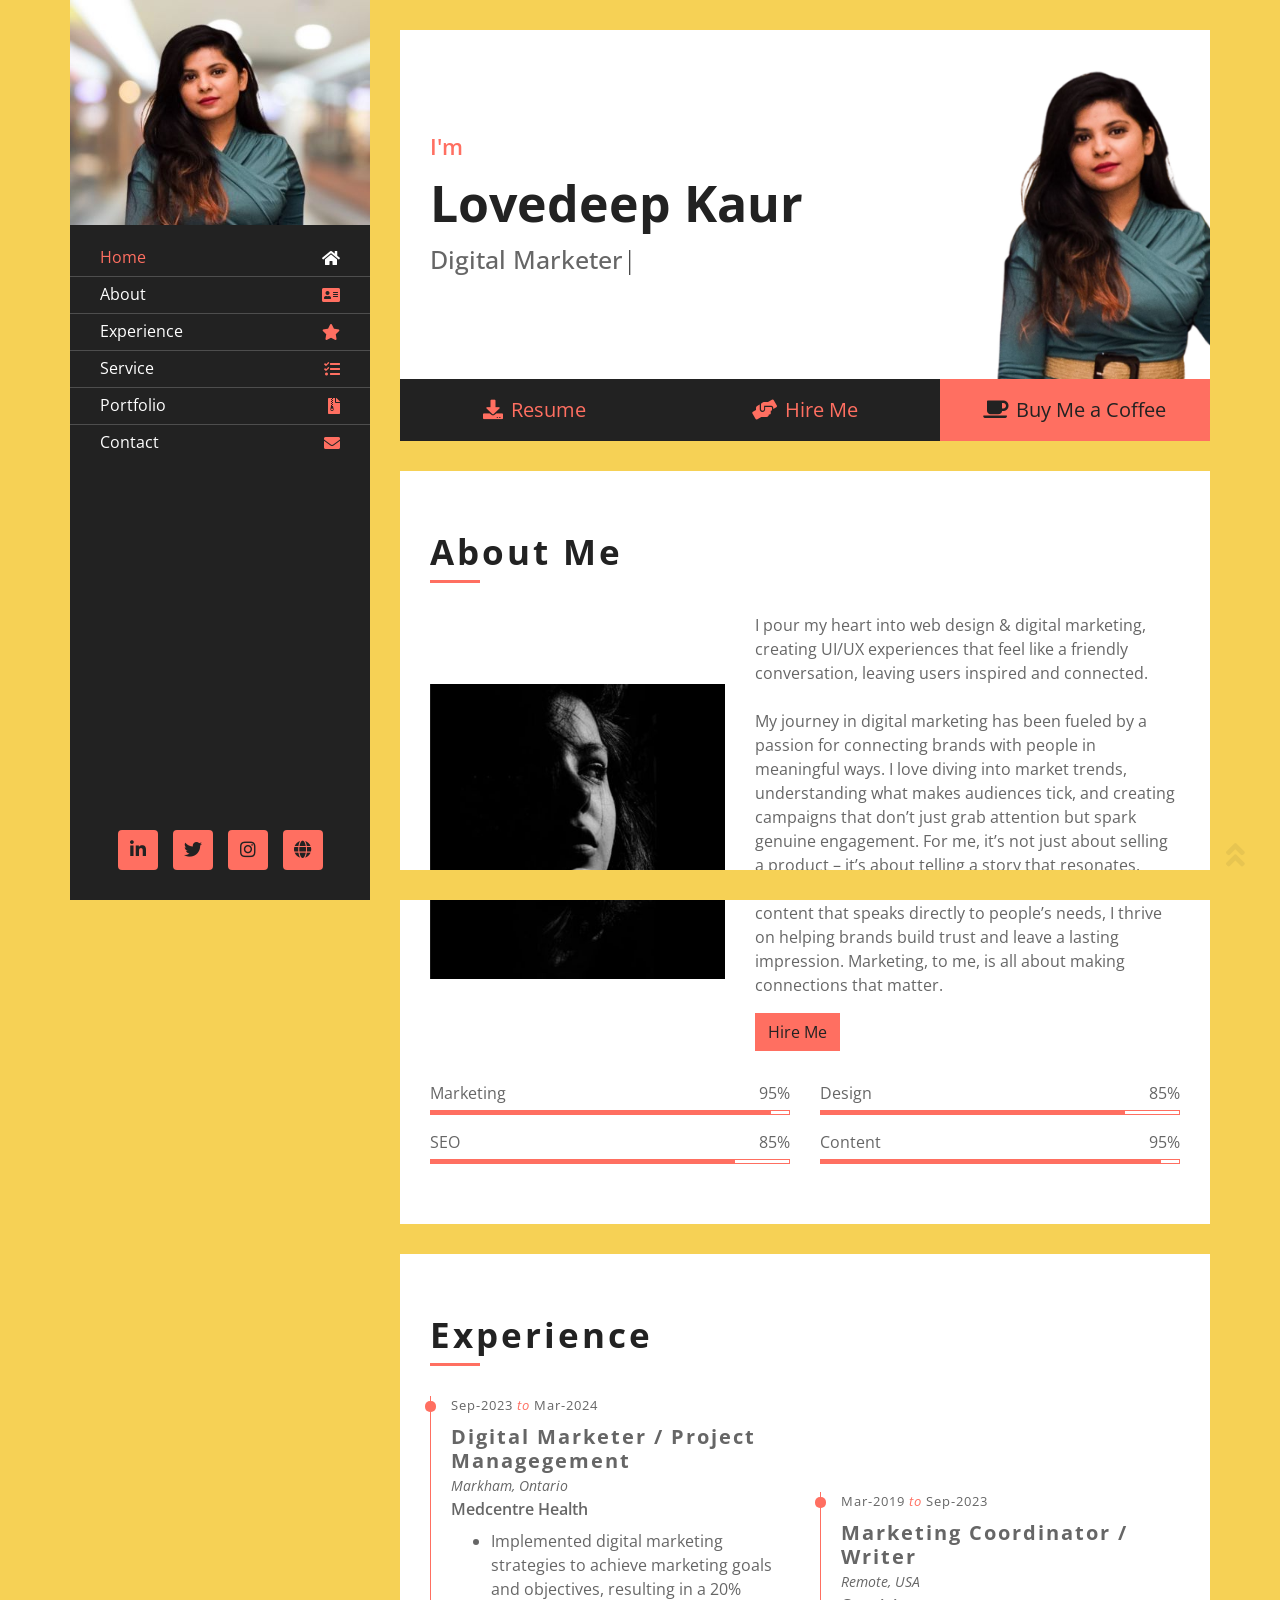
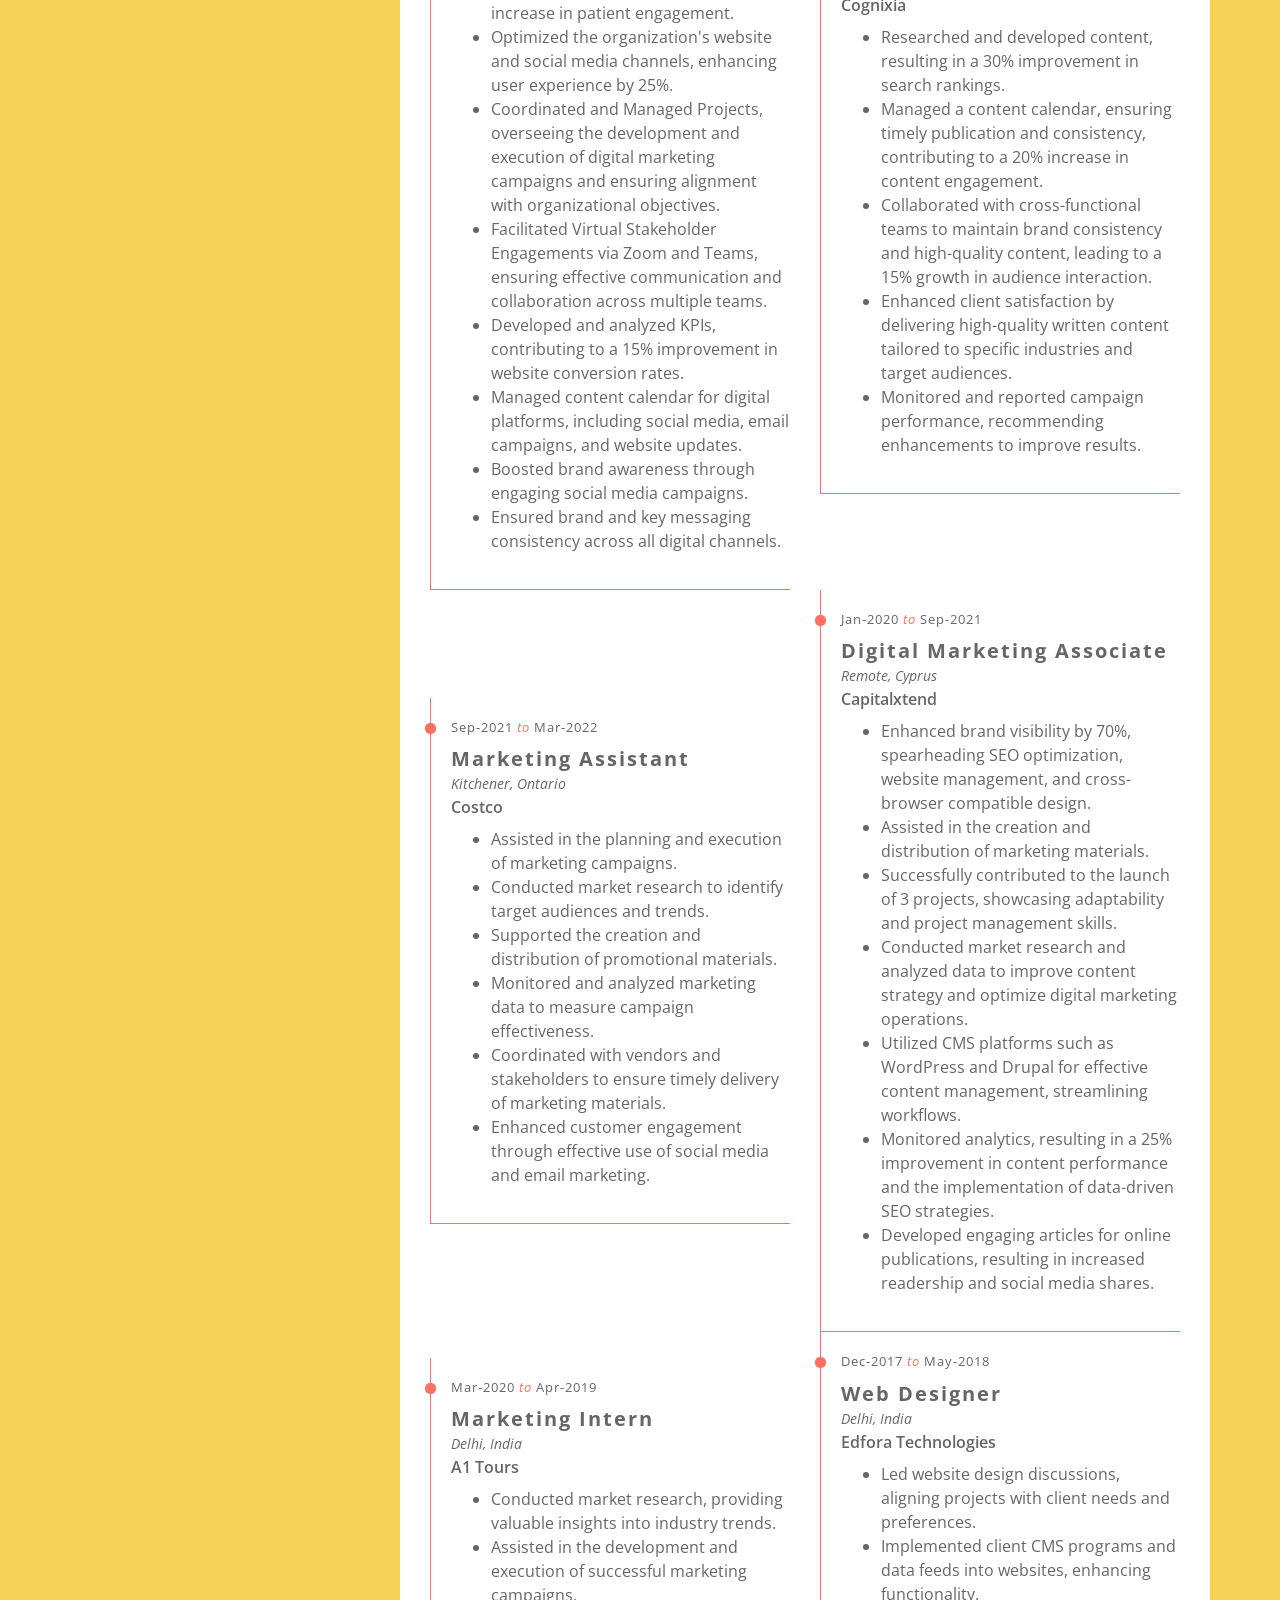
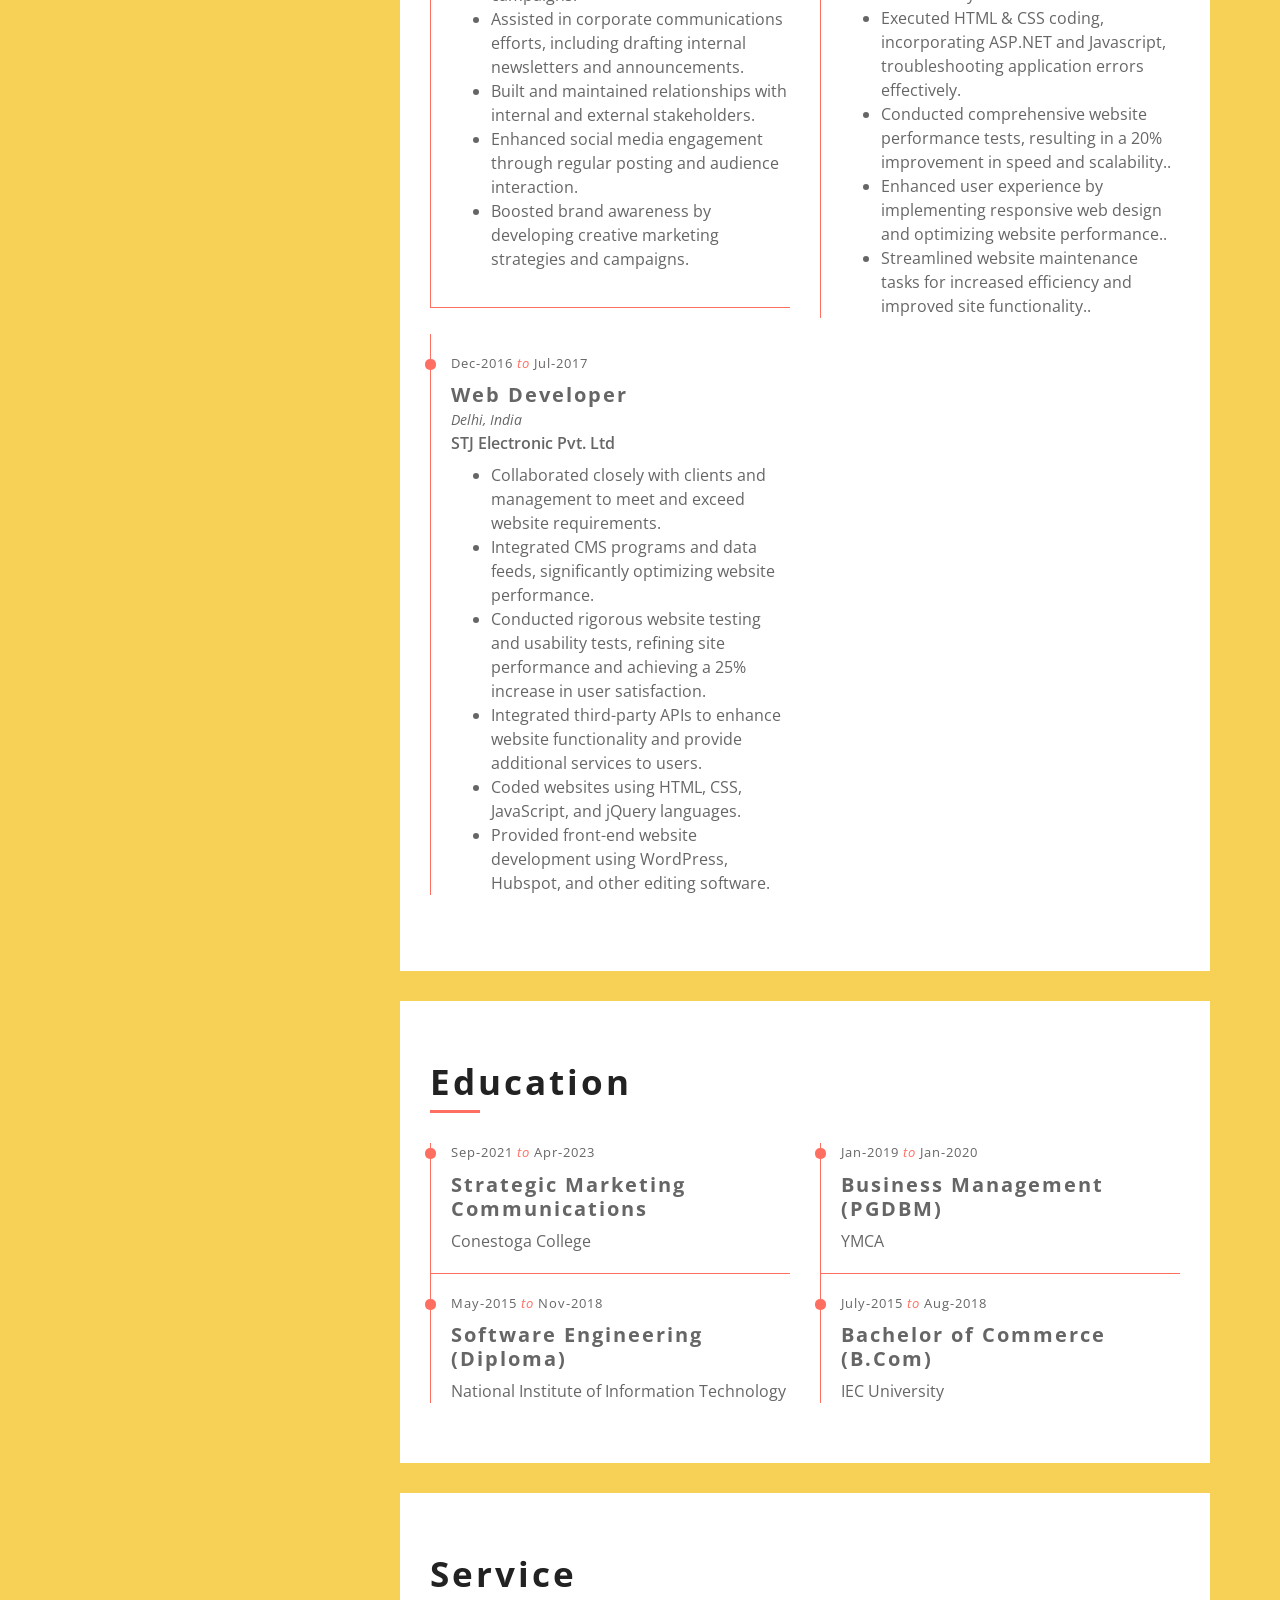
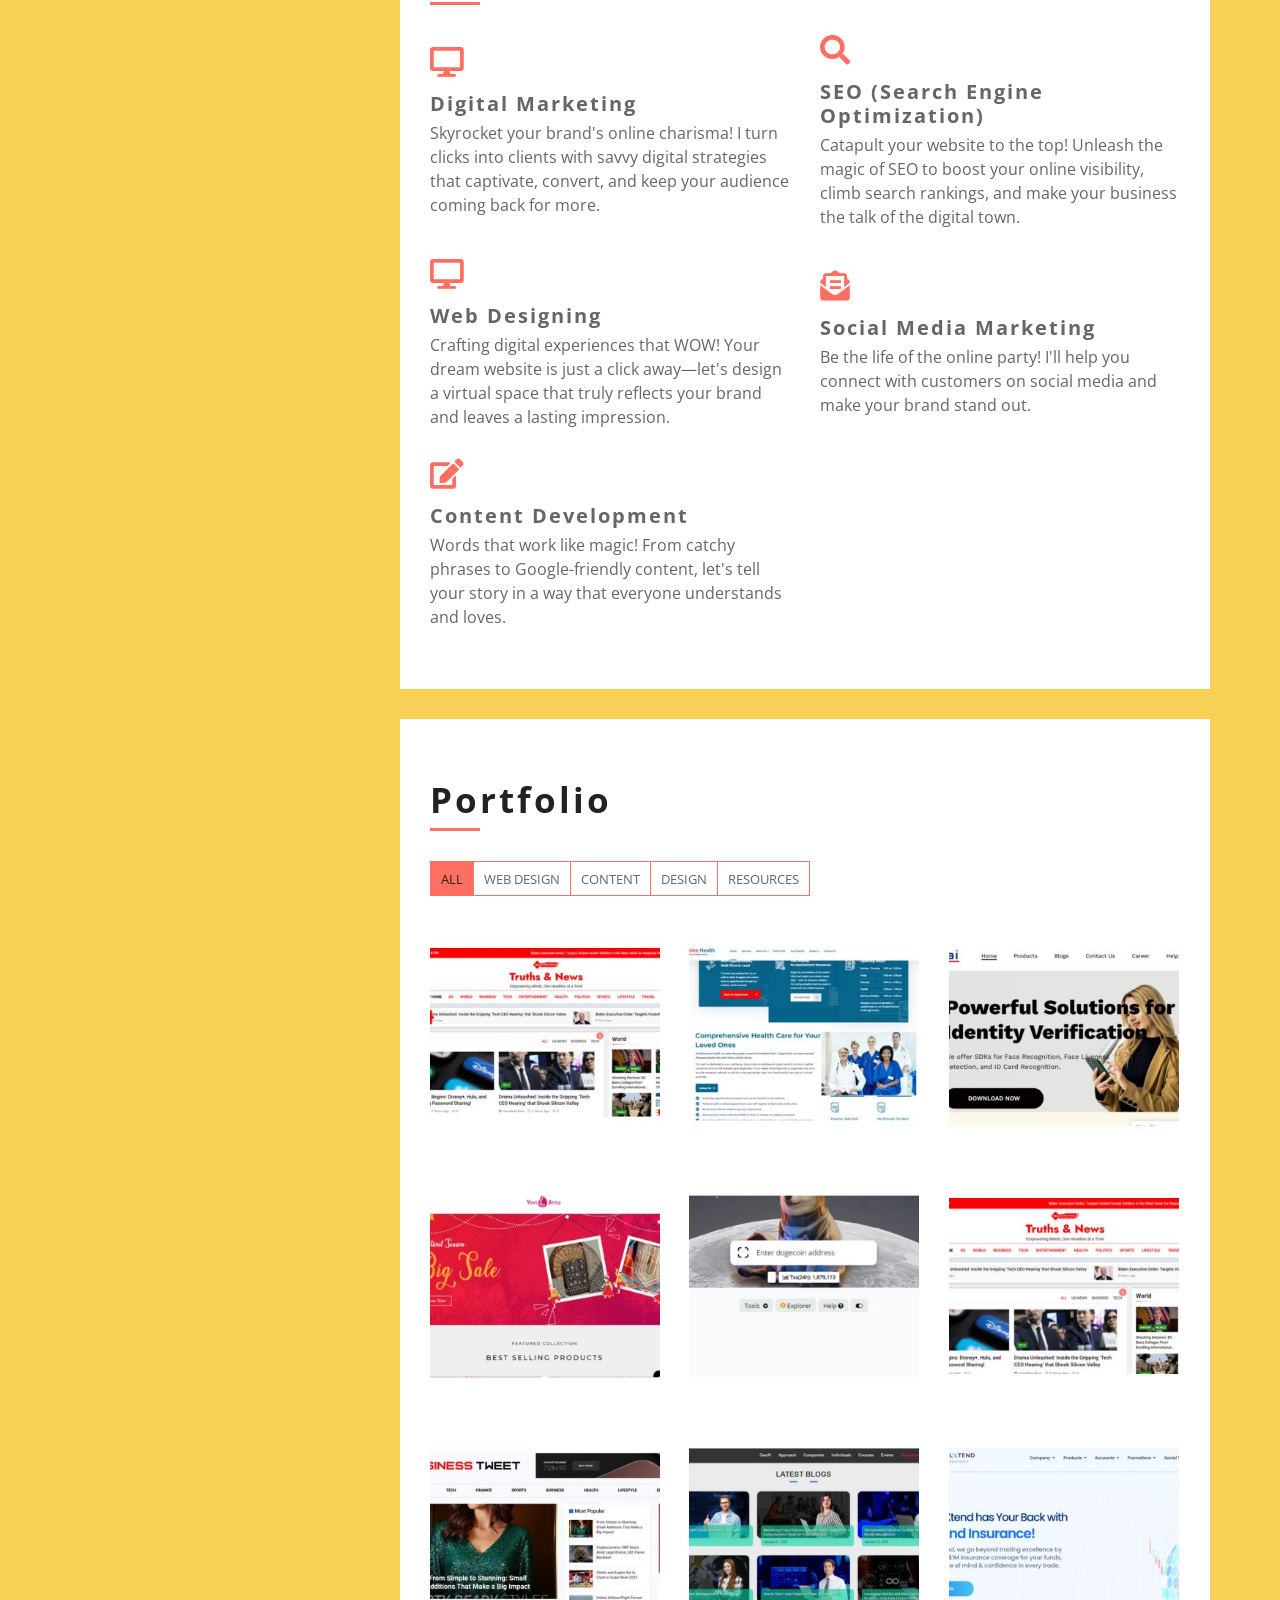
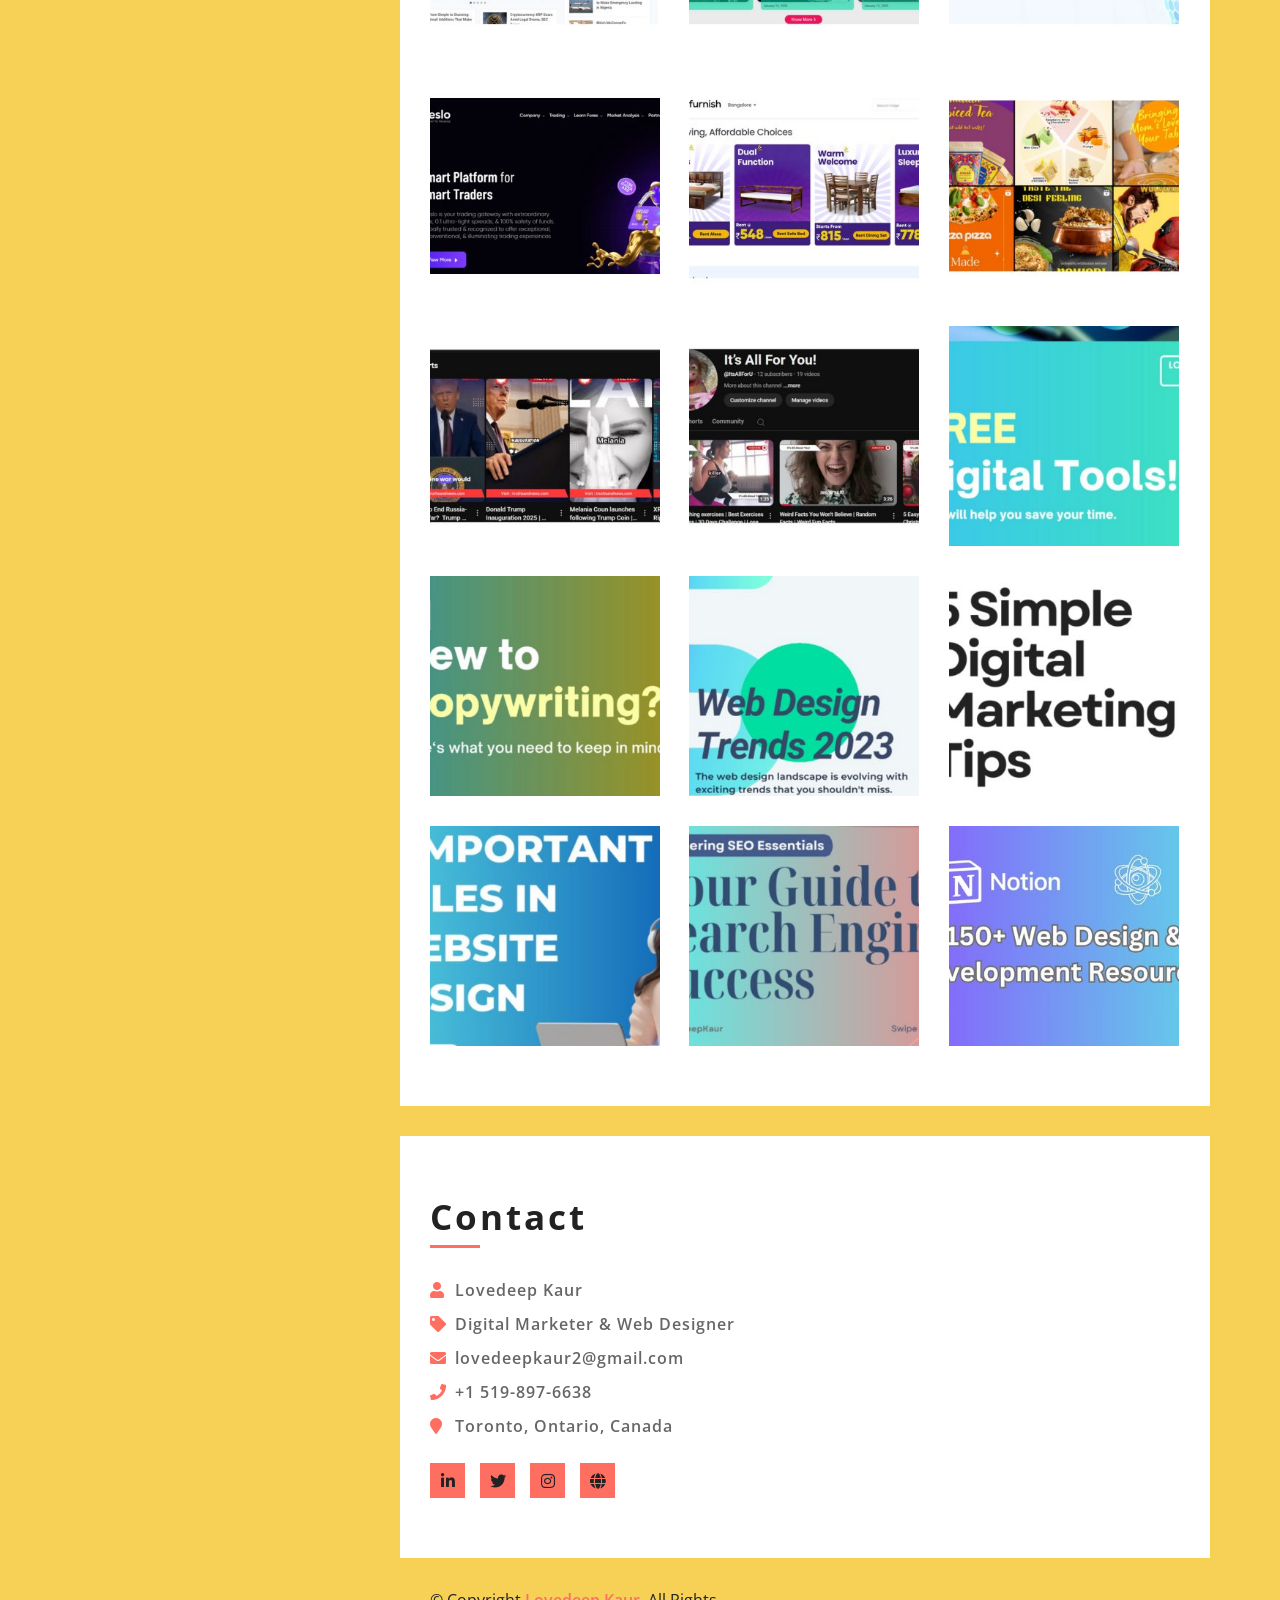
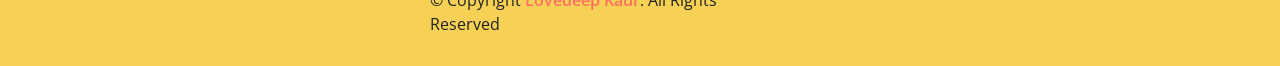
==== commit 6b122ea1: "Update index.html" ====
--- a/index.html
+++ b/index.html
@@ -62,7 +62,7 @@
                 </div>
                 <div class="sidebar-footer">
                     <a class="btn" href="https://www.linkedin.com/in/ilovedeepkaur/"><i class="fab fa-linkedin-in"></i></a>
-					<a class="btn" href="https://x.com/iLovedeepKaur"><i class="fab fa-twitter"></i></a>
+		    <a class="btn" href="https://x.com/iLovedeepKaur"><i class="fab fa-twitter"></i></a>
                     <a class="btn" href="https://www.instagram.com/i_lovedeepkaur/"><i class="fab fa-instagram"></i></a>
                     <a class="btn" href="https://truthsandnews.com/"><i class="fa fa-globe"></i></a>
                 </div>
@@ -82,9 +82,9 @@
                 <!-- Large Button Start -->
                 <div class="large-btn">
                     <div class="content-inner">
-                        <a class="btn" href="#"><i class="fa fa-download"></i>Resume</a>
+                        <a class="btn" href="Lovedeep Kaur_ResumeMarketing.pdf"><i class="fa fa-download"></i>Resume</a>
                         <a class="btn" href="mailto:lovedeepkaur2@gmail.com"><i class="fa fa-hands-helping"></i>Hire Me</a>
-						<a class="btn" href="https://buymeacoffee.com/lovedeepka7"><i class="fa fa-coffee"></i>Buy Me a Coffee</a>
+			<a class="btn" href="https://buymeacoffee.com/lovedeepka7"><i class="fa fa-coffee"></i>Buy Me a Coffee</a>
                     </div>
                 </div>
                 <!-- Large Button End -->
@@ -102,14 +102,13 @@
                             <div class="col-md-6 col-lg-7">
                                 <p>
                                     I pour my heart into web design & digital marketing, creating UI/UX experiences 
-									that feel like a friendly conversation, leaving users inspired and connected. </br>
-									</br>
-									My journey in digital marketing has been fueled by a passion for connecting brands with people in meaningful ways.
-									I love diving into market trends, understanding what makes audiences tick, and creating campaigns
-									that don’t just grab attention but spark genuine engagement. For me, it’s not just about selling a product –
-									it’s about telling a story that resonates. From designing seamless user experiences to crafting content
-									that speaks directly to people’s needs, I thrive on helping brands build trust and leave a lasting impression.
-									Marketing, to me, is all about making connections that matter.
+				    that feel like a friendly conversation, leaving users inspired and connected. </br> </br>
+				    My journey in digital marketing has been fueled by a passion for connecting brands with people in meaningful ways.
+				    I love diving into market trends, understanding what makes audiences tick, and creating campaigns
+				    that don’t just grab attention but spark genuine engagement. For me, it’s not just about selling a product –
+				    it’s about telling a story that resonates. From designing seamless user experiences to crafting content
+				    that speaks directly to people’s needs, I thrive on helping brands build trust and leave a lasting impression.
+				    Marketing, to me, is all about making connections that matter.
                                 </p>
                                 <a class="btn" href="mailto:lovedeepkaur2@gmail.com">Hire Me</a>
                             </div>
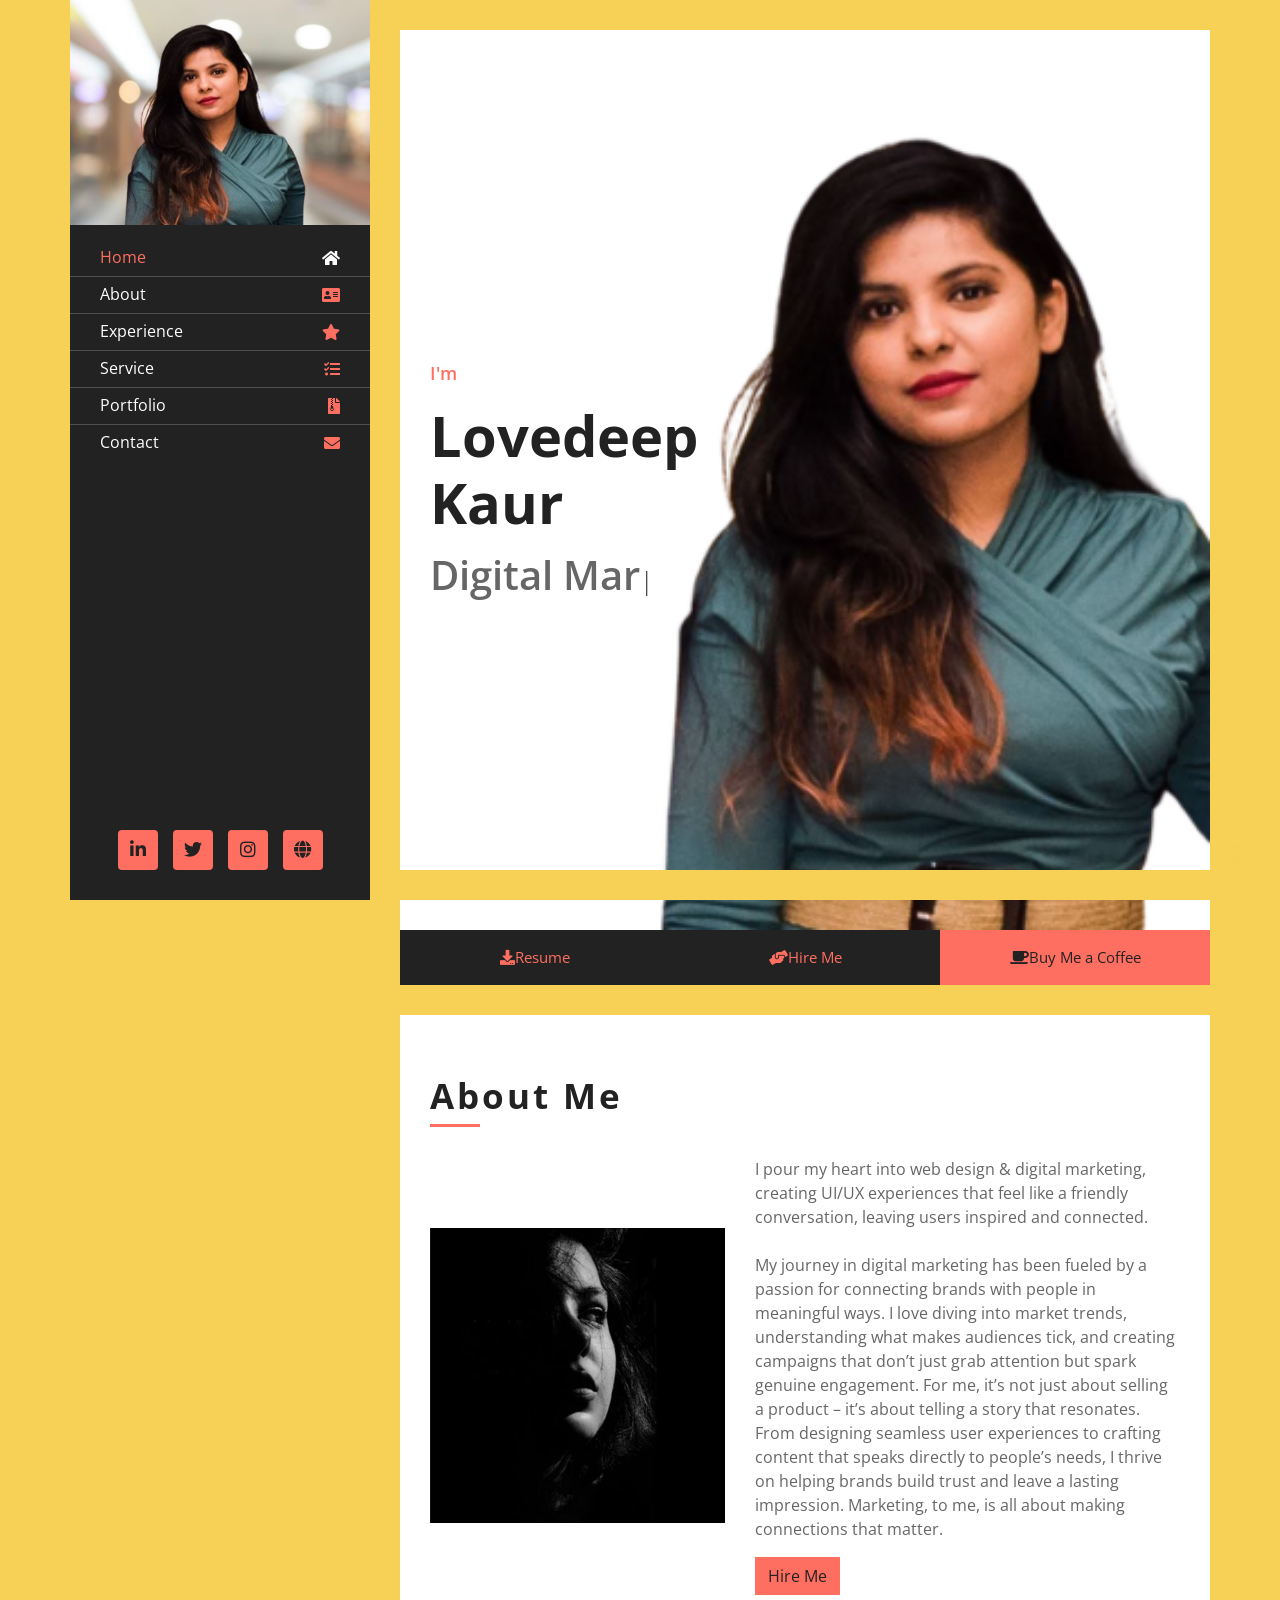
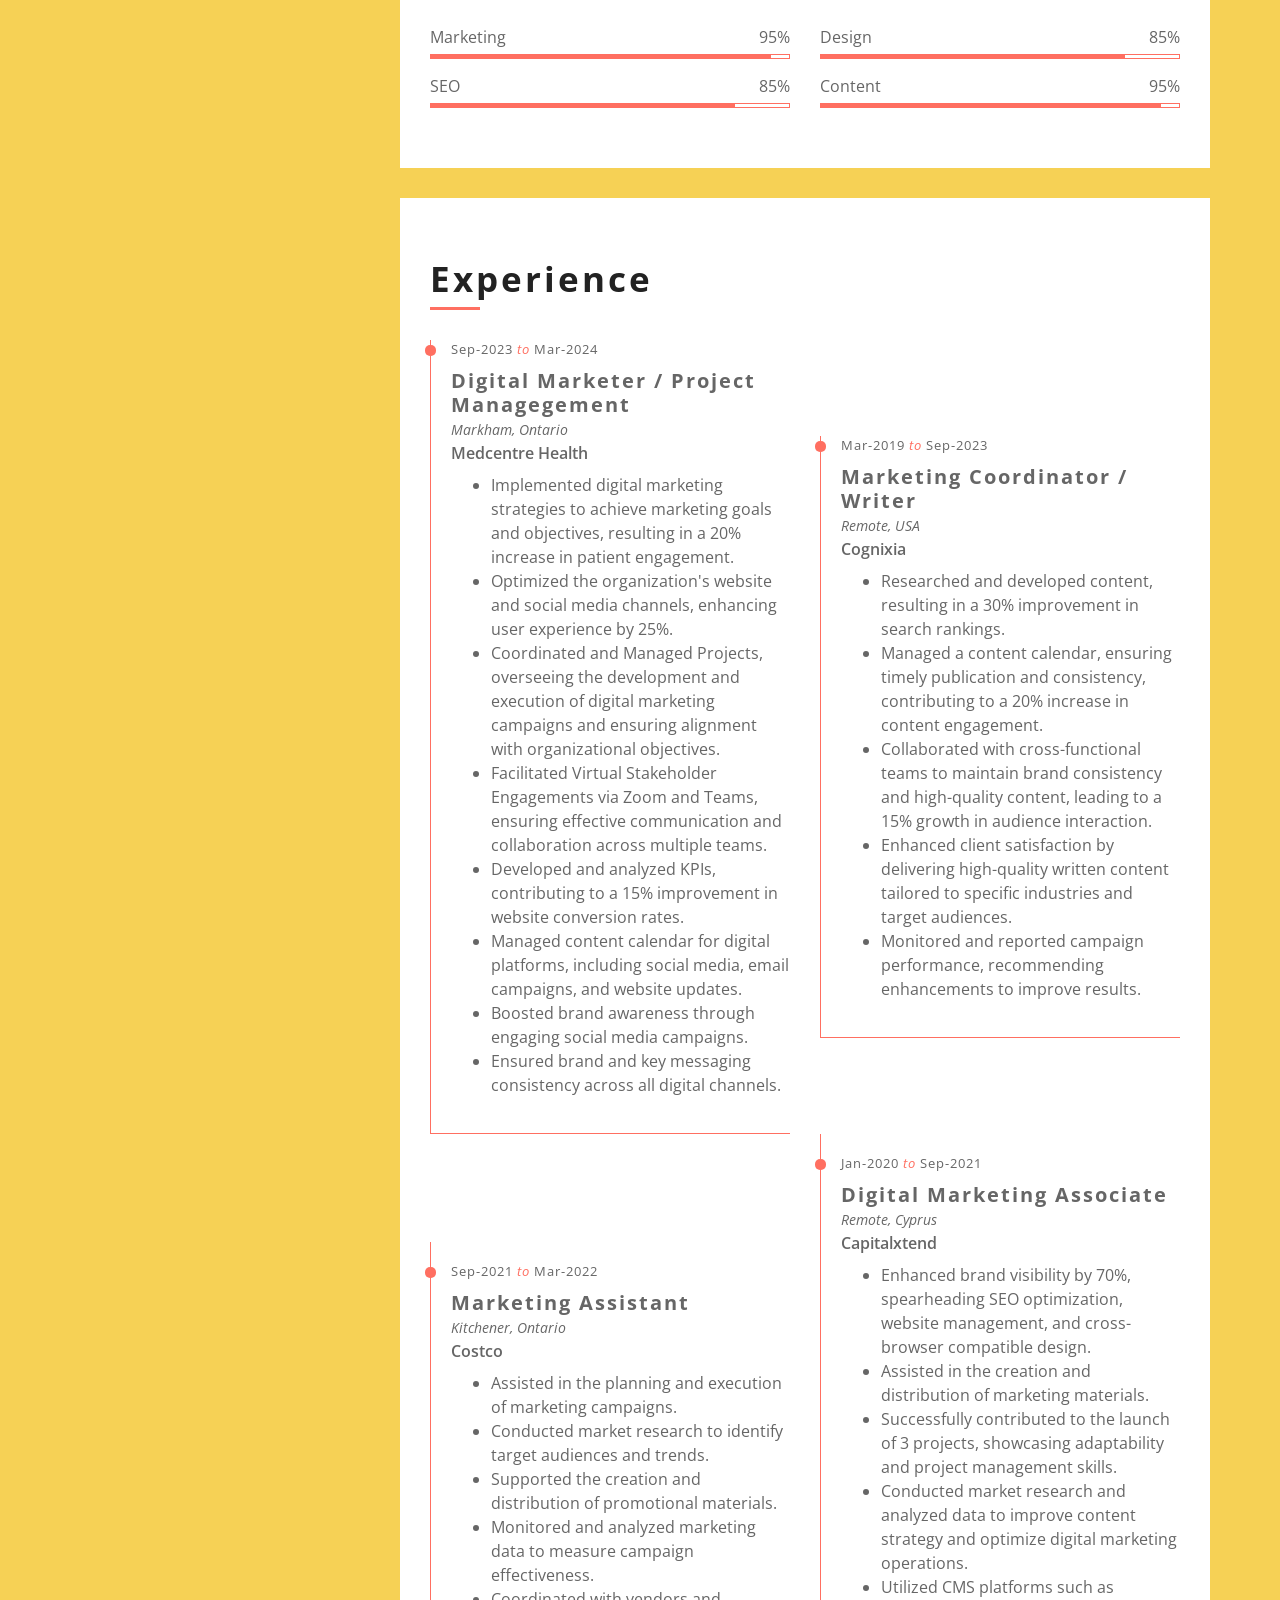
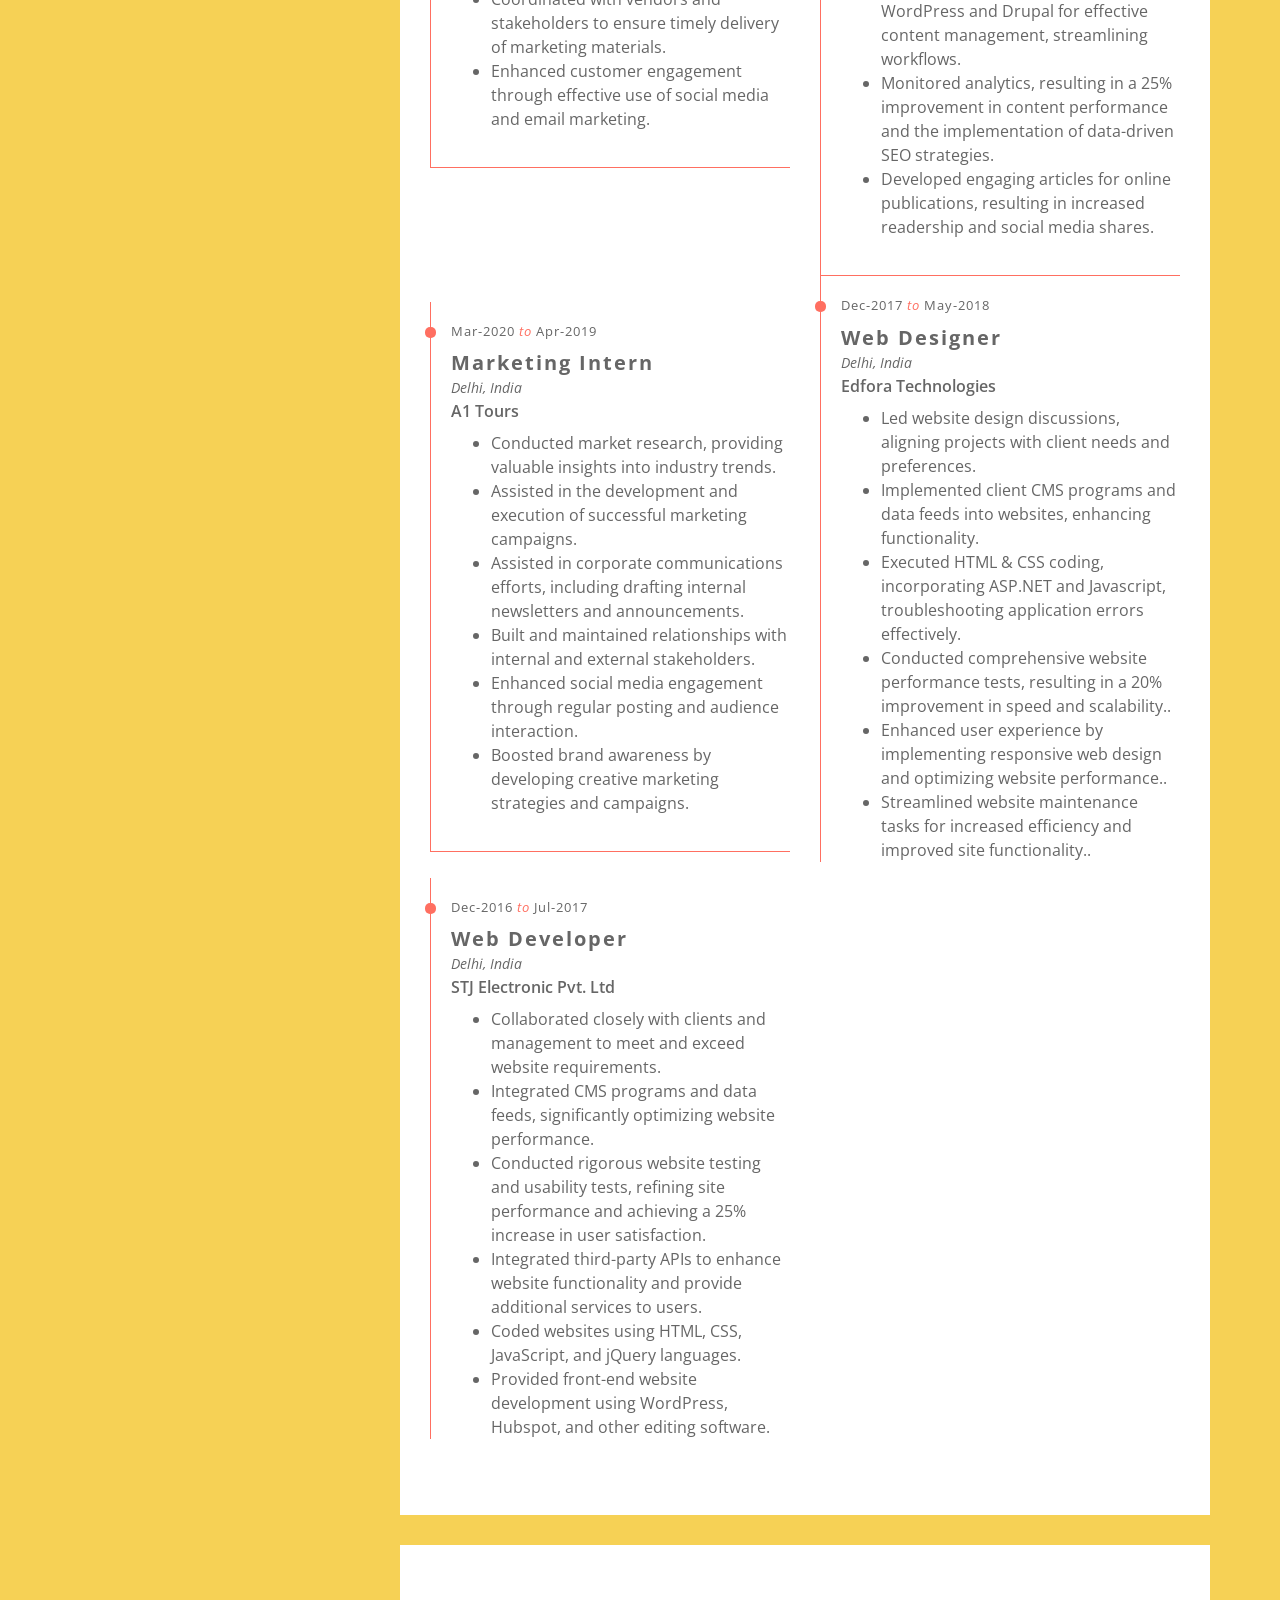
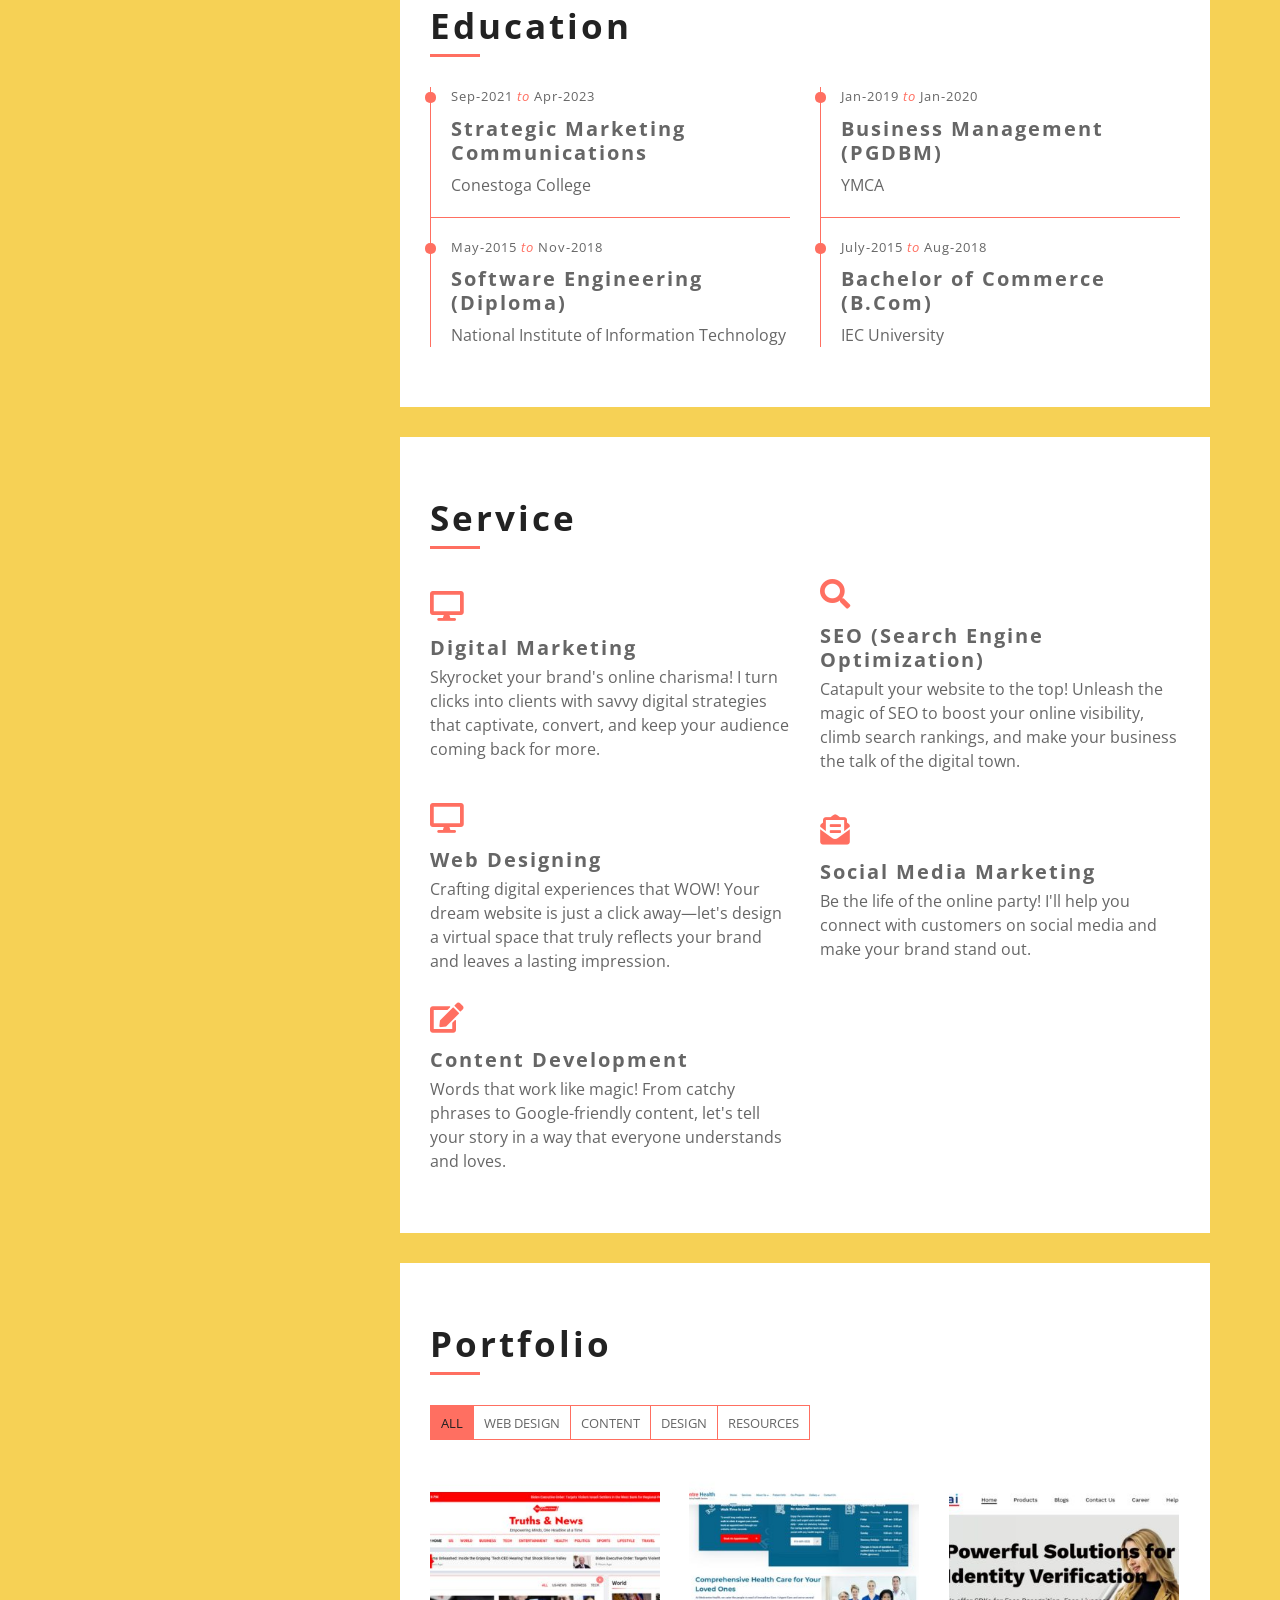
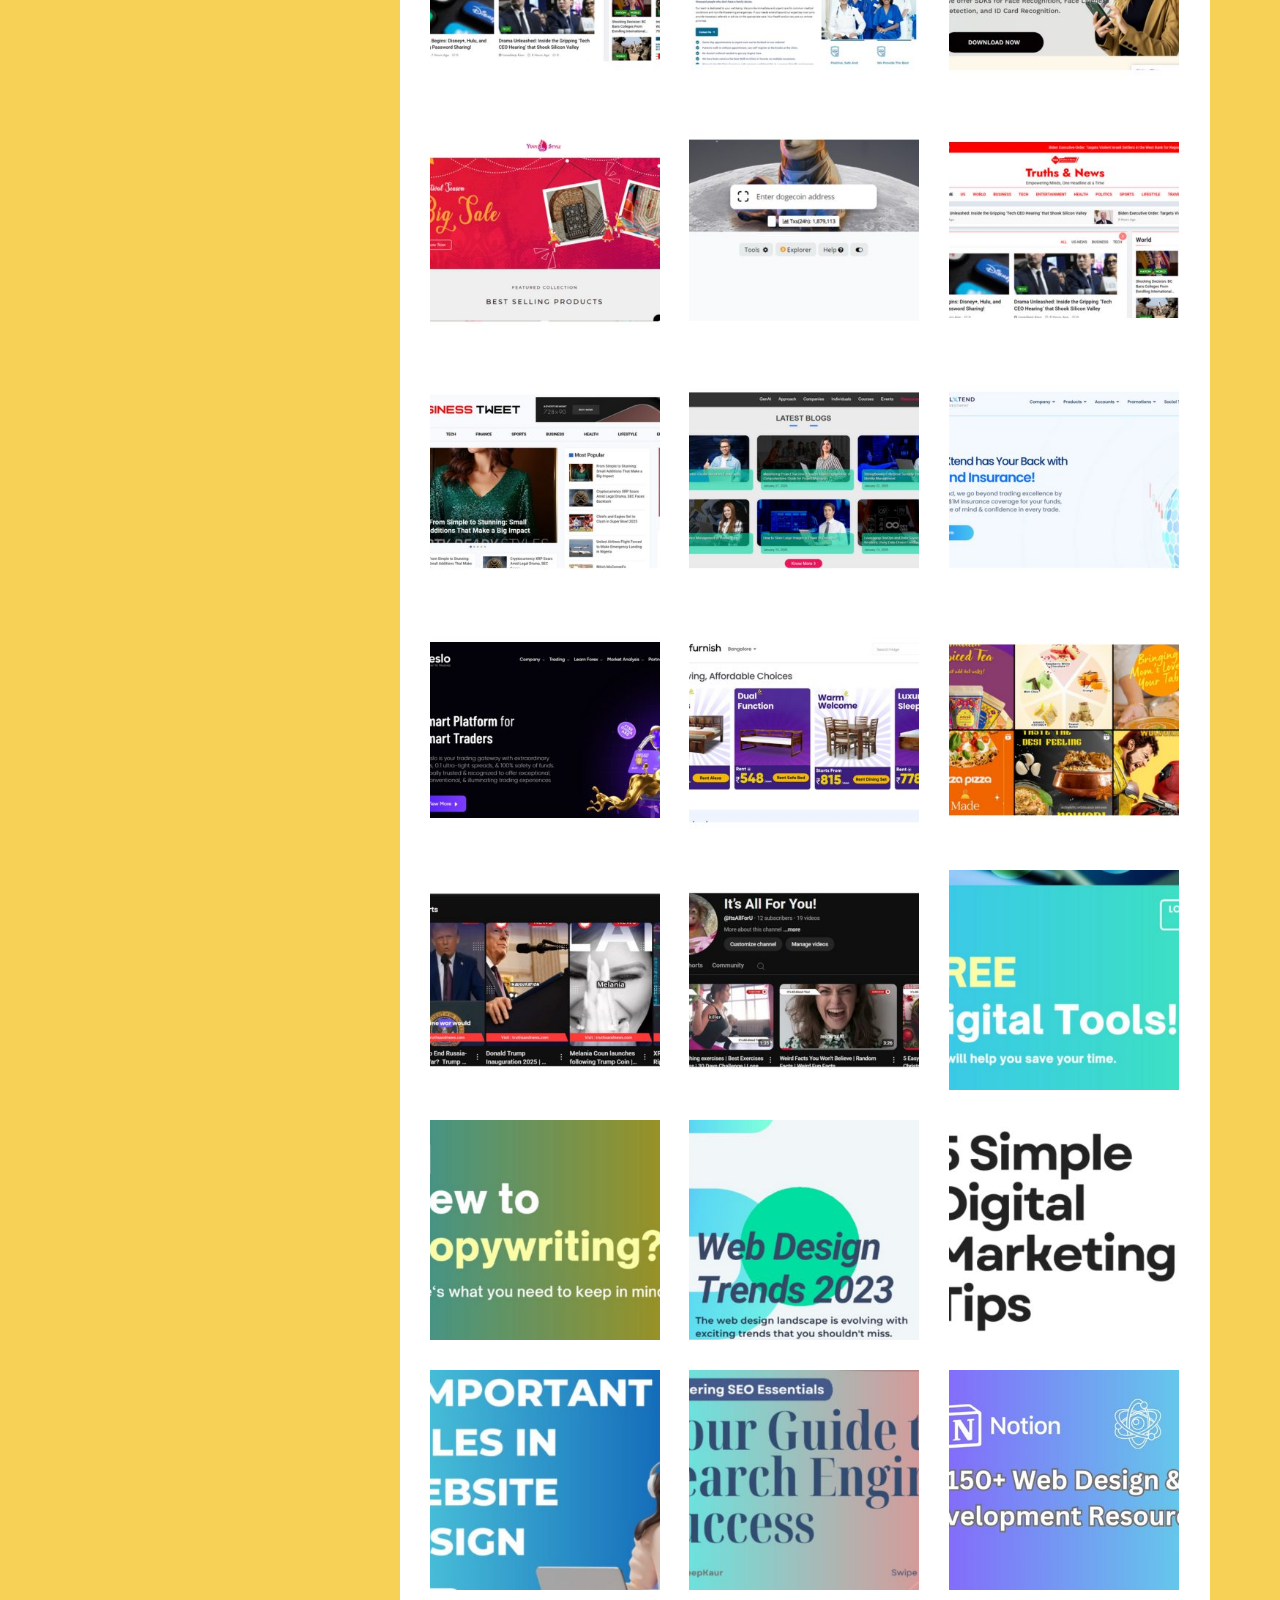
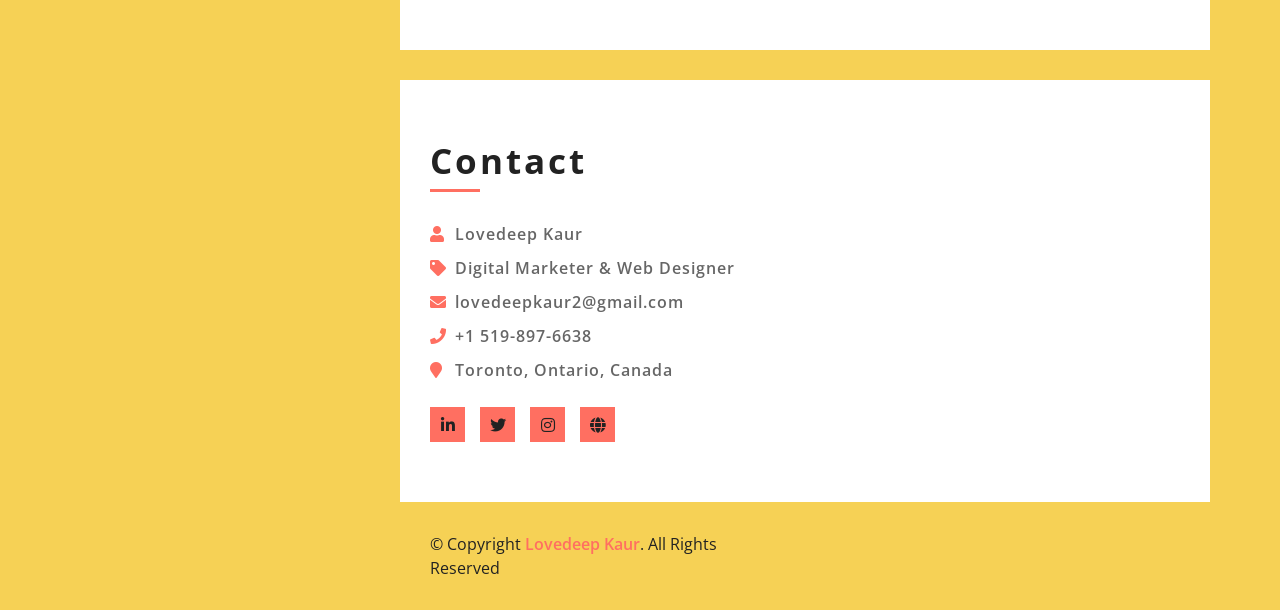
==== commit fc057732: "Update index.html" ====
--- a/index.html
+++ b/index.html
@@ -69,15 +69,18 @@
             </div>
             <div class="content">
                 <!-- Header Start -->
-                <div class="header" id="header">
-                    <div class="content-inner">
-                        <p>I'm</p>
-                        <h1>Lovedeep Kaur</h1>
-                        <h2></h2>
-                        <div class="typed-text">Digital Marketer, Project Coordinator, Content Developer, Web Designer, Biryani Lover!</div>
-                    </div>
-                </div>
-                <!-- Header End -->
+			<div class="header" id="header">
+			    <div class="content-inner">
+			        <!-- Add this wrapper div around your header text -->
+			        <div class="text-container">
+			            <p>I'm</p>
+			            <h1>Lovedeep Kaur</h1>
+			            <h2></h2>
+			            <div class="typed-text">Digital Marketer, Project Coordinator, Content Developer, Web Designer, Biryani Lover!</div>
+			        </div>
+			    </div>
+			</div>
+		<!-- Header End -->
                 
                 <!-- Large Button Start -->
                 <div class="large-btn">
--- a/css/style.css
+++ b/css/style.css
@@ -313,29 +313,43 @@
 }
 
 .header .content-inner {
-    padding: 100px 30px;
-    background: url(../img/profile.png) right bottom no-repeat;
+    padding: 60px 15px;
+    background: url(../img/profile.png) right center no-repeat;
     background-size: contain;
+    min-height: 100vh;
+    display: flex;
+    flex-direction: column;
+    justify-content: center;
+    position: relative;
+}
+
+.header .text-container {
+    max-width: 600px;
+    position: relative;
+    z-index: 1;
+    padding-right: 40%; /* Space for image */
 }
 
 .header p {
     color: #FF6F61;
-    font-size: 22px;
+    font-size: 18px;
     font-weight: 600;
-    margin-bottom: 10px;
+    margin-bottom: 15px;
 }
 
 .header h1 {
     color: #222222;
-    font-size: 50px;
+    font-size: 2.5rem;
     font-weight: 700;
+    line-height: 1.2;
+    margin-bottom: 15px;
 }
 
 .header h2 {
     display: inline-block;
     margin: 0;
-    height: 25px;
-    font-size: 25px;
+    font-size: 1.75rem;
+    font-weight: 600;
 }
 
 .header .typed-text {
@@ -348,19 +362,71 @@
     color: #222222;
 }
 
+
+/* Responsive Adjustments */
+@media (min-width: 768px) {
+    .header .content-inner {
+        padding: 100px 30px;
+    }
+    
+    .header h1 {
+        font-size: 3.5rem;
+    }
+    
+    .header h2 {
+        font-size: 2.5rem;
+    }
+}
+
+@media (max-width: 767px) {
+    .header .content-inner {
+        background-size: 300px auto;
+        background-position: right bottom;
+    }
+    
+    .header .text-container {
+        padding-right: 0;
+        padding-bottom: 300px; /* Space for mobile image */
+    }
+    
+    .header h1 {
+        font-size: 2rem;
+    }
+    
+    .header h2 {
+        font-size: 1.5rem;
+    }
+}
+
+@media (max-width: 480px) {
+    .header .content-inner {
+        background-size: 250px auto;
+    }
+    
+    .header .text-container {
+        padding-bottom: 250px;
+    }
+    
+    .header h1 {
+        font-size: 1.75rem;
+    }
+}
+
+
 .large-btn .content-inner {
-    font-size: 0;
+    display: flex;
+    justify-content: space-between; /* Distributes space evenly between buttons */
     border-bottom: 30px solid #F6D155;
 }
 
 .large-btn .btn {
-    position: relative;
-    width: 33.33%;
+    flex: 1; /* Each button takes equal width */
     padding: 15px 0;
     color: #FF6F61;
-    font-size: 20px;
+    font-size: 15px;
     background: #222222;
     border-radius: 0;
+    /* Remove the width: 33.33%; */
 }
 
 .large-btn .btn:last-child {
@@ -368,12 +434,12 @@
     background: #FF6F61;
 }
 
-.large-btn .btn i {
-    margin-right: 8px;
+.large-btn .btn:not(:last-child) {
+    margin-right: 0; /* Remove any margin between buttons if present */
 }
 
 .large-btn .btn::after {
-    position: absolute;
+    position: fixed;
     content: "";
     width: 0;
     height: 100%;
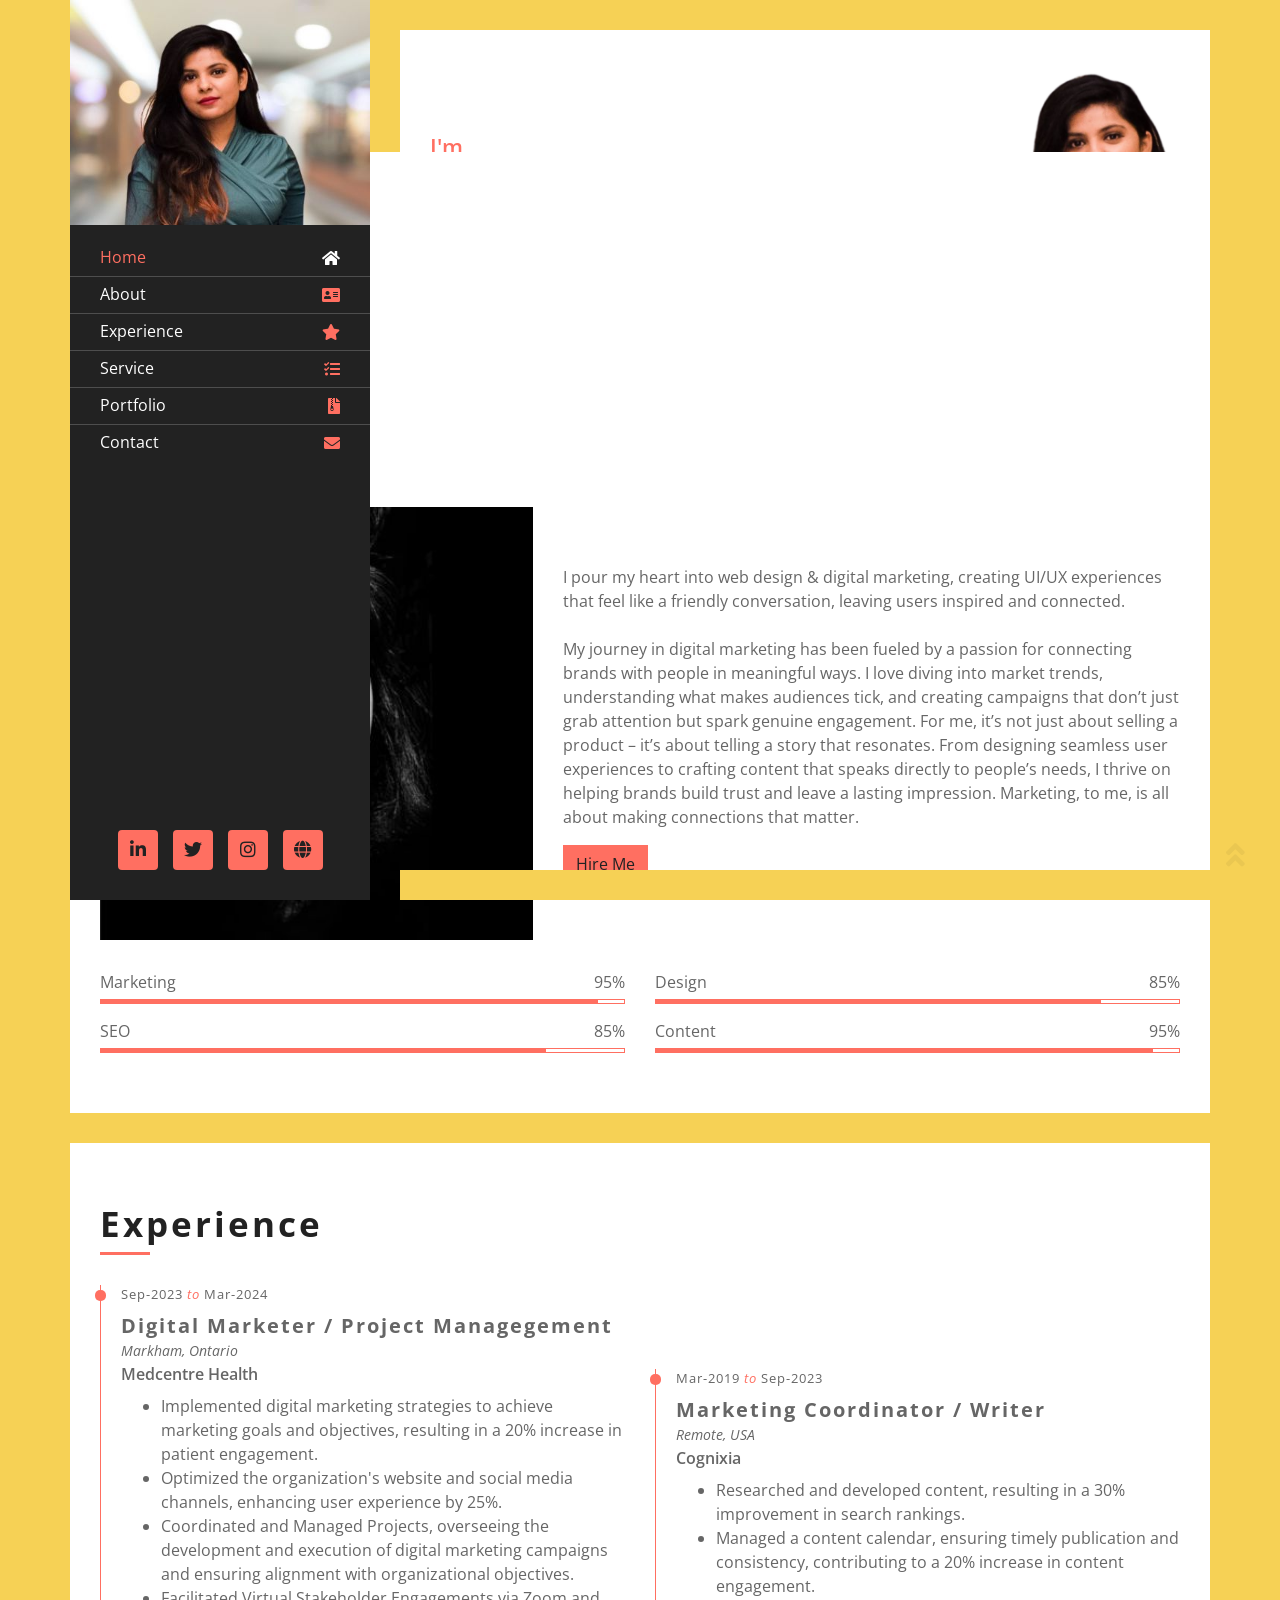
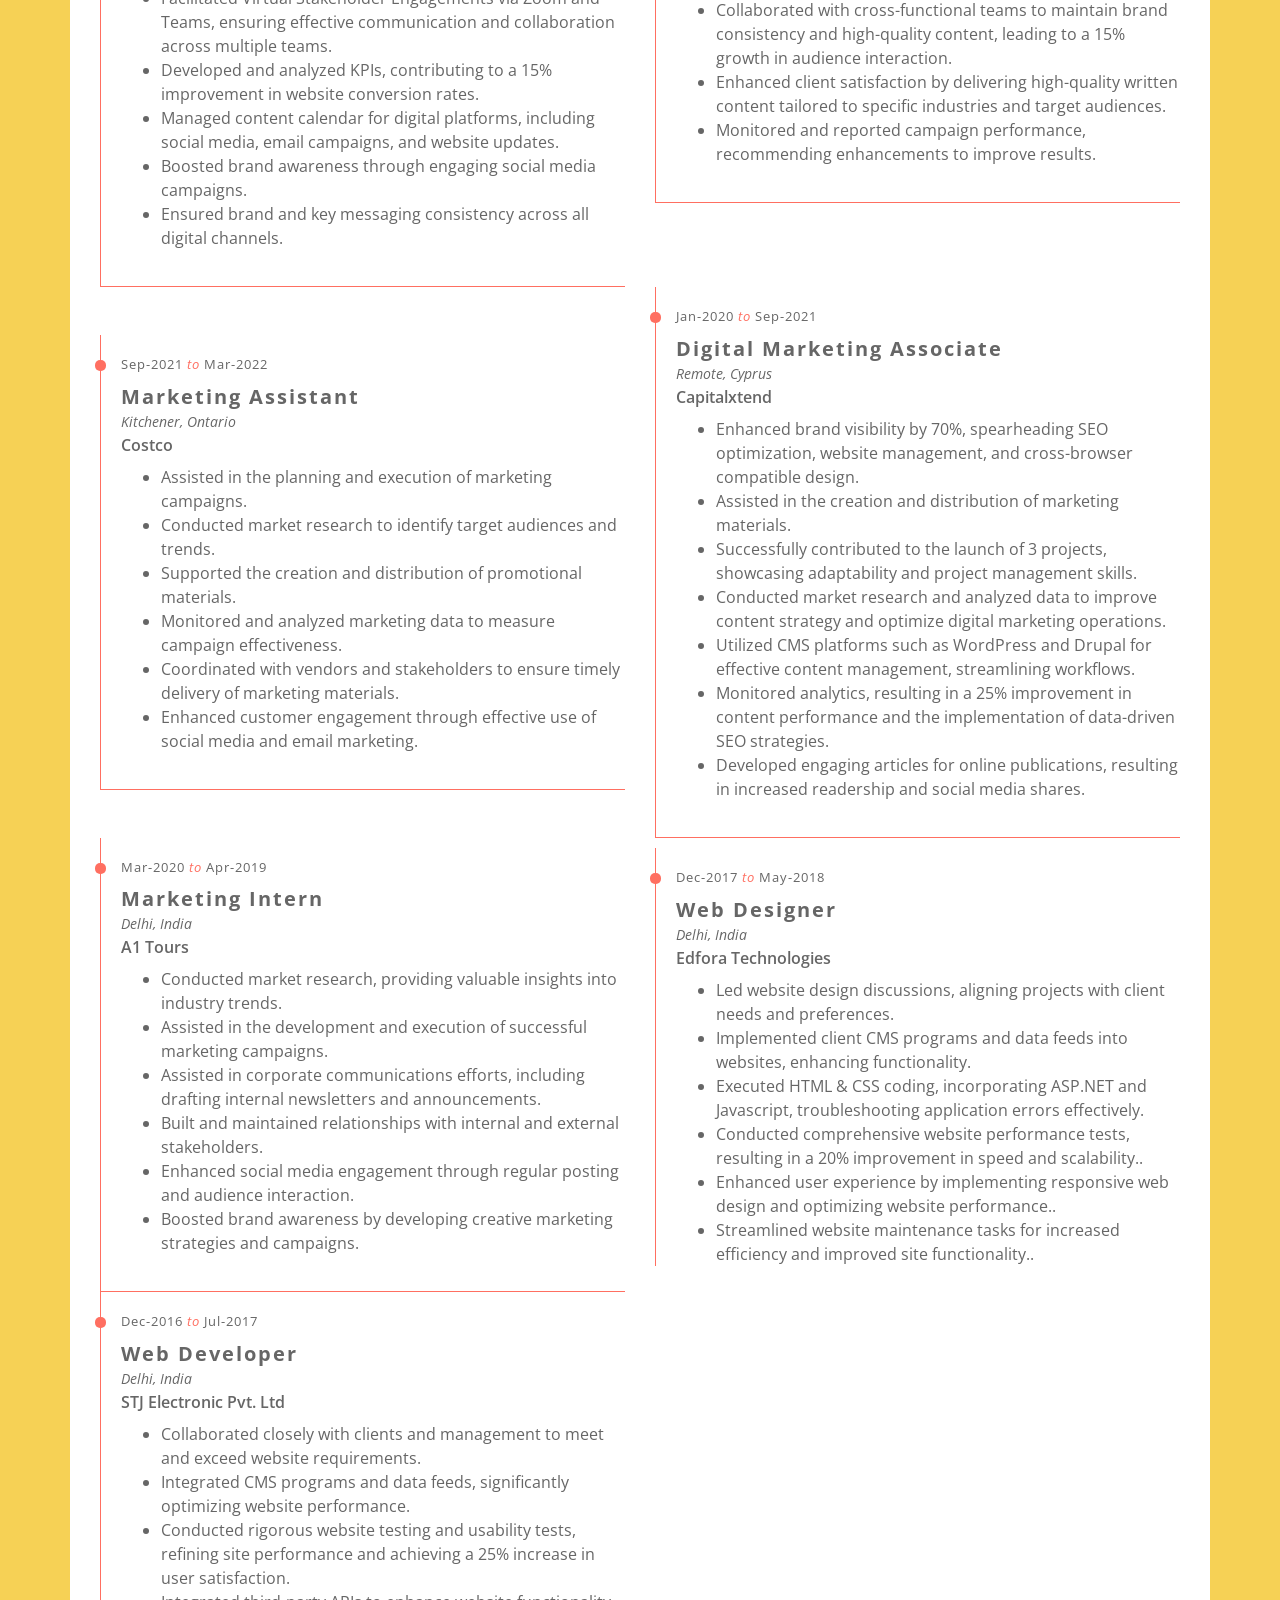
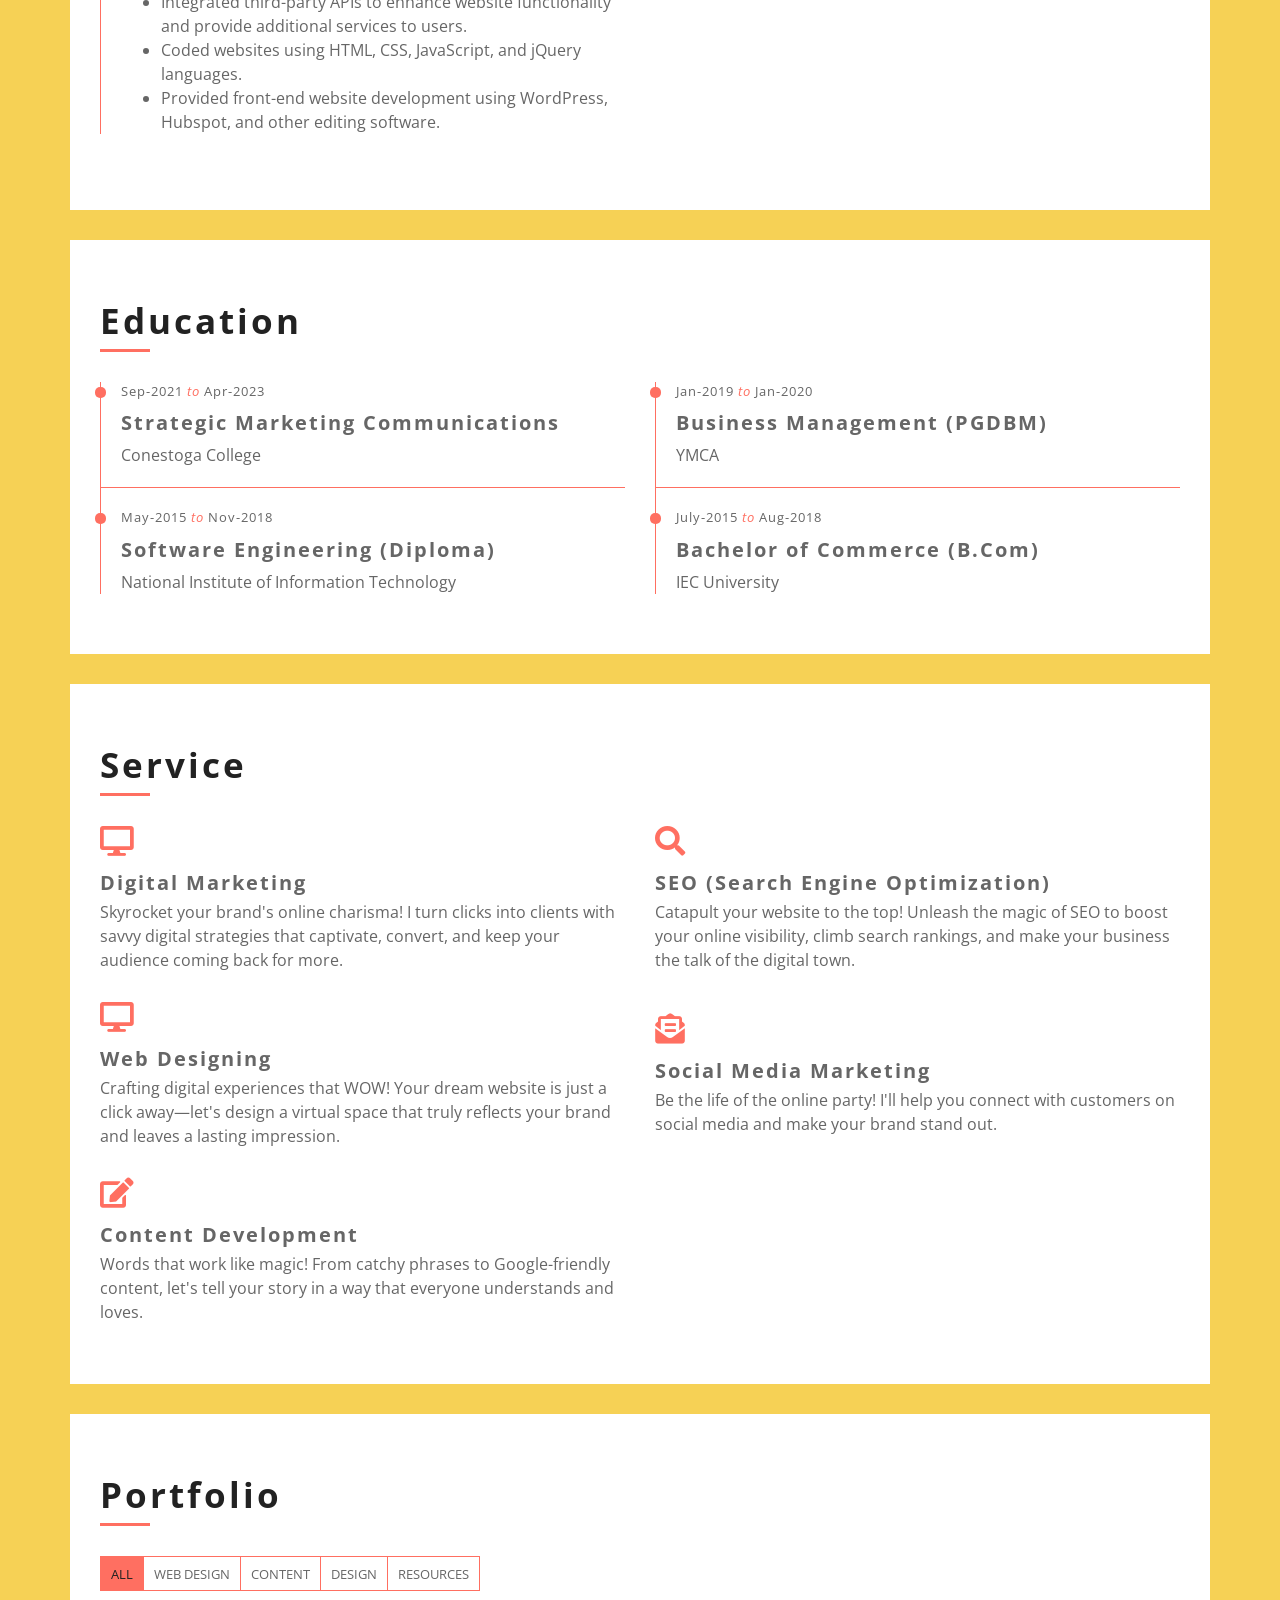
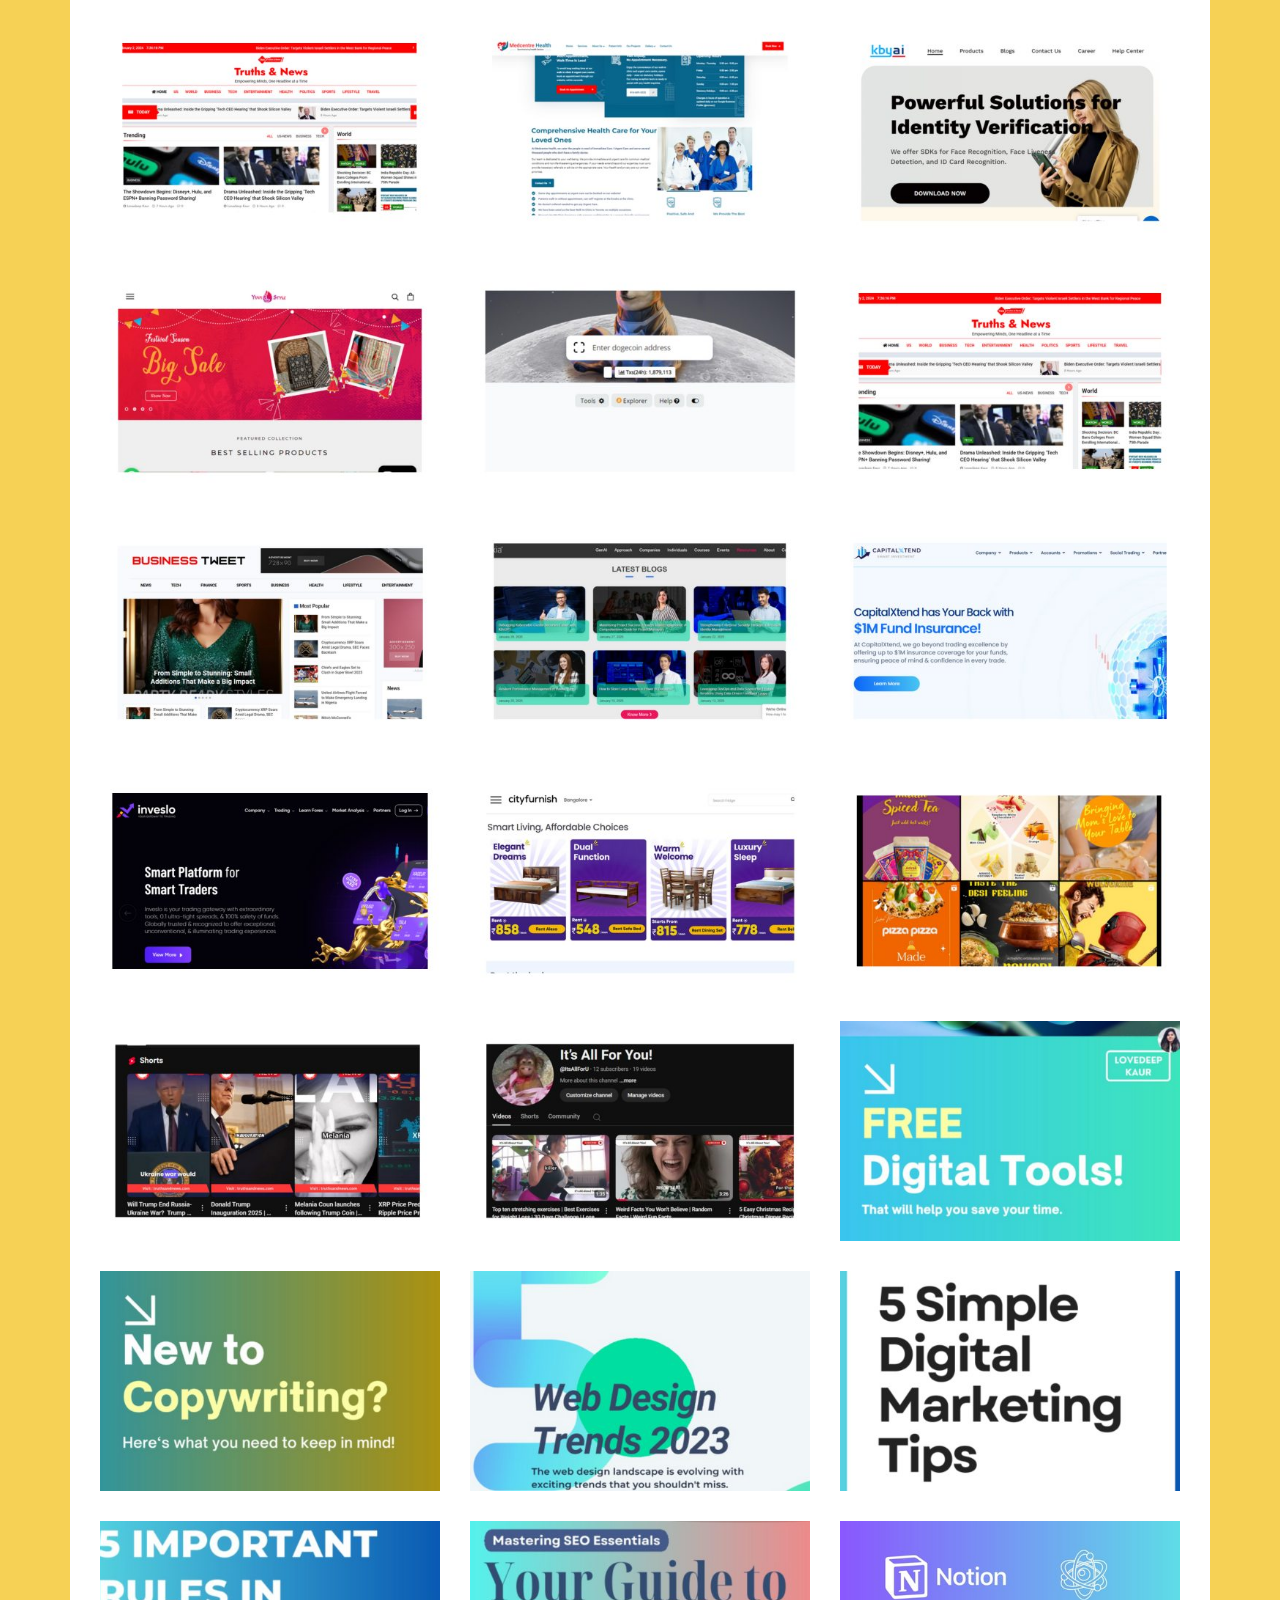
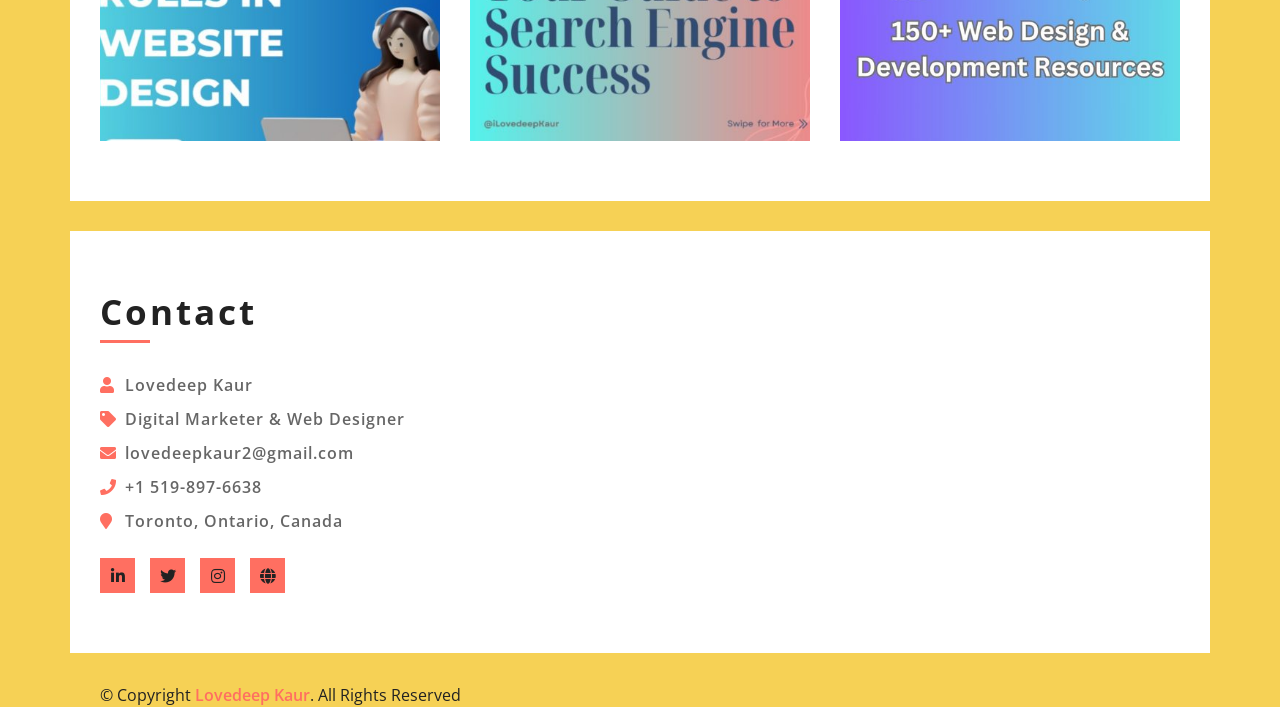
==== commit 2019ca2c: "Update index.html" ====
--- a/index.html
+++ b/index.html
@@ -72,7 +72,6 @@
 			<div class="header" id="header">
 			    <div class="content-inner">
 			        <!-- Add this wrapper div around your header text -->
-			        <div class="text-container">
 			            <p>I'm</p>
 			            <h1>Lovedeep Kaur</h1>
 			            <h2></h2>
--- a/css/style.css
+++ b/css/style.css
@@ -313,43 +313,29 @@
 }
 
 .header .content-inner {
-    padding: 60px 15px;
-    background: url(../img/profile.png) right center no-repeat;
+    padding: 100px 30px;
+    background: url(../img/profile.png) right bottom no-repeat;
     background-size: contain;
-    min-height: 100vh;
-    display: flex;
-    flex-direction: column;
-    justify-content: center;
-    position: relative;
-}
-
-.header .text-container {
-    max-width: 600px;
-    position: relative;
-    z-index: 1;
-    padding-right: 40%; /* Space for image */
 }
 
 .header p {
     color: #FF6F61;
-    font-size: 18px;
+    font-size: 22px;
     font-weight: 600;
-    margin-bottom: 15px;
+    margin-bottom: 10px;
 }
 
 .header h1 {
     color: #222222;
-    font-size: 2.5rem;
+    font-size: 5vw;
     font-weight: 700;
-    line-height: 1.2;
-    margin-bottom: 15px;
 }
 
 .header h2 {
     display: inline-block;
     margin: 0;
-    font-size: 1.75rem;
-    font-weight: 600;
+    height: 25px;
+    font-size: 25px;
 }
 
 .header .typed-text {
@@ -362,53 +348,38 @@
     color: #222222;
 }
 
-
-/* Responsive Adjustments */
-@media (min-width: 768px) {
+/* Mobile Adjustments */
+@media (max-width: 992px) {
     .header .content-inner {
-        padding: 100px 30px;
+        padding: 40px 15px;
+        min-height: 300px;
+        background-position: right bottom;
     }
     
     .header h1 {
-        font-size: 3.5rem;
-    }
-    
-    .header h2 {
-        font-size: 2.5rem;
-    }
-}
-
-@media (max-width: 767px) {
+        font-size: clamp(1.75rem, 8vw, 3rem);
+    }
+}
+
+@media (max-width: 768px) {
     .header .content-inner {
         background-size: 300px auto;
-        background-position: right bottom;
     }
     
     .header .text-container {
         padding-right: 0;
-        padding-bottom: 300px; /* Space for mobile image */
-    }
-    
-    .header h1 {
-        font-size: 2rem;
-    }
-    
-    .header h2 {
-        font-size: 1.5rem;
+        padding-bottom: 200px;
     }
 }
 
 @media (max-width: 480px) {
     .header .content-inner {
         background-size: 250px auto;
-    }
-    
-    .header .text-container {
-        padding-bottom: 250px;
+        min-height: 250px;
     }
     
     .header h1 {
-        font-size: 1.75rem;
+        font-size: clamp(1.5rem, 7vw, 2.5rem);
     }
 }
 
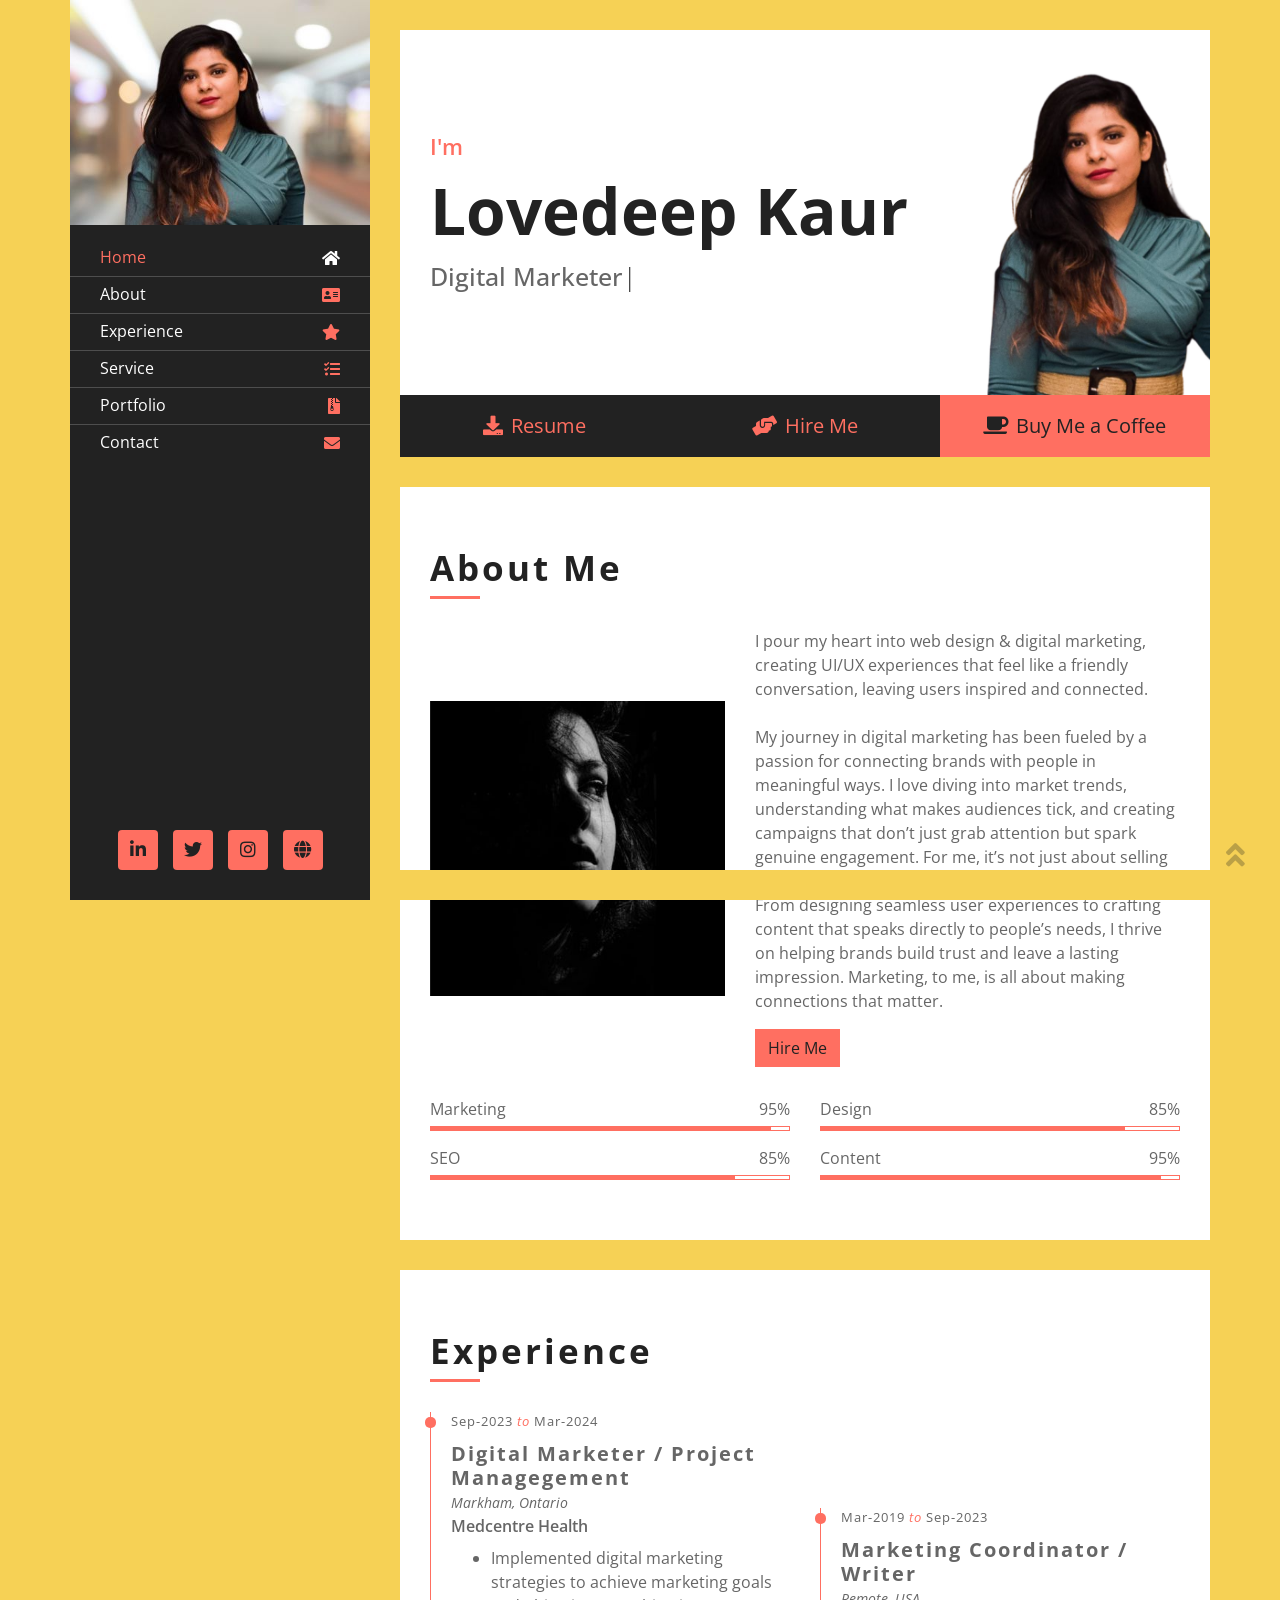
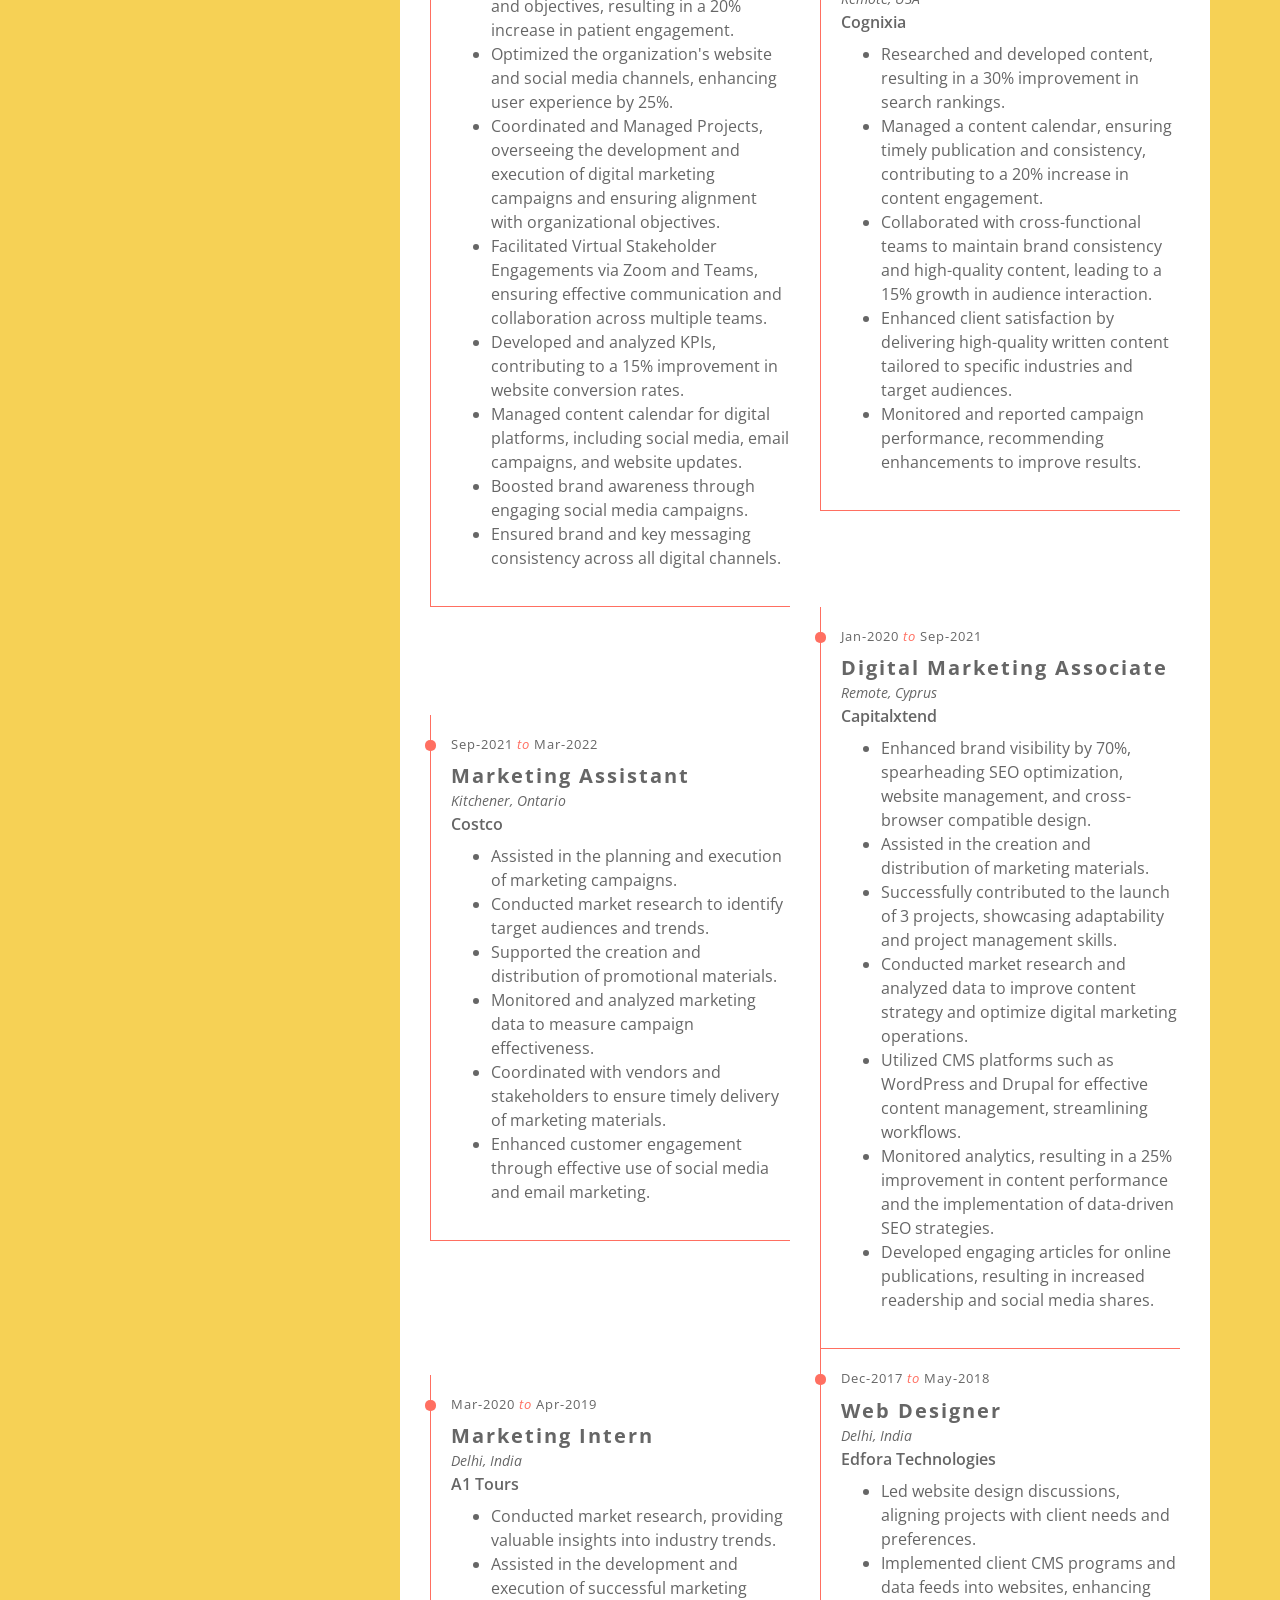
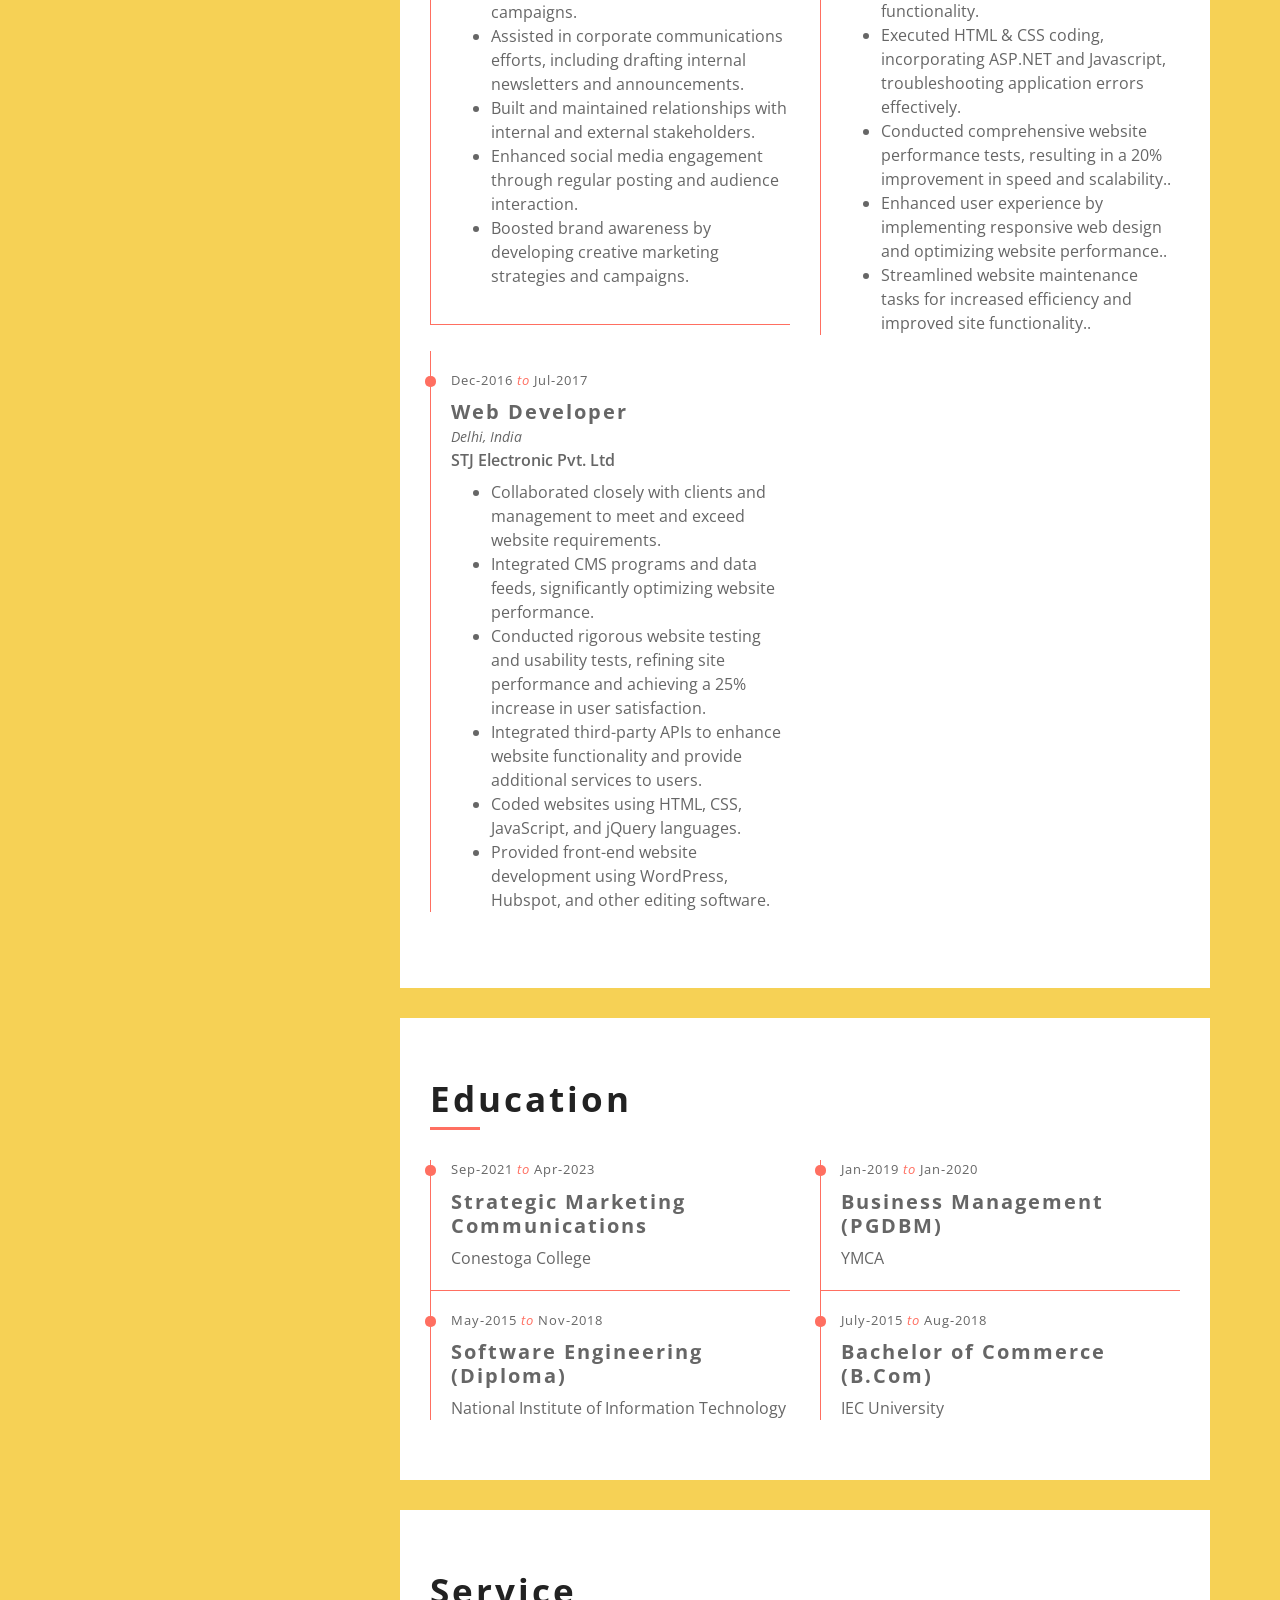
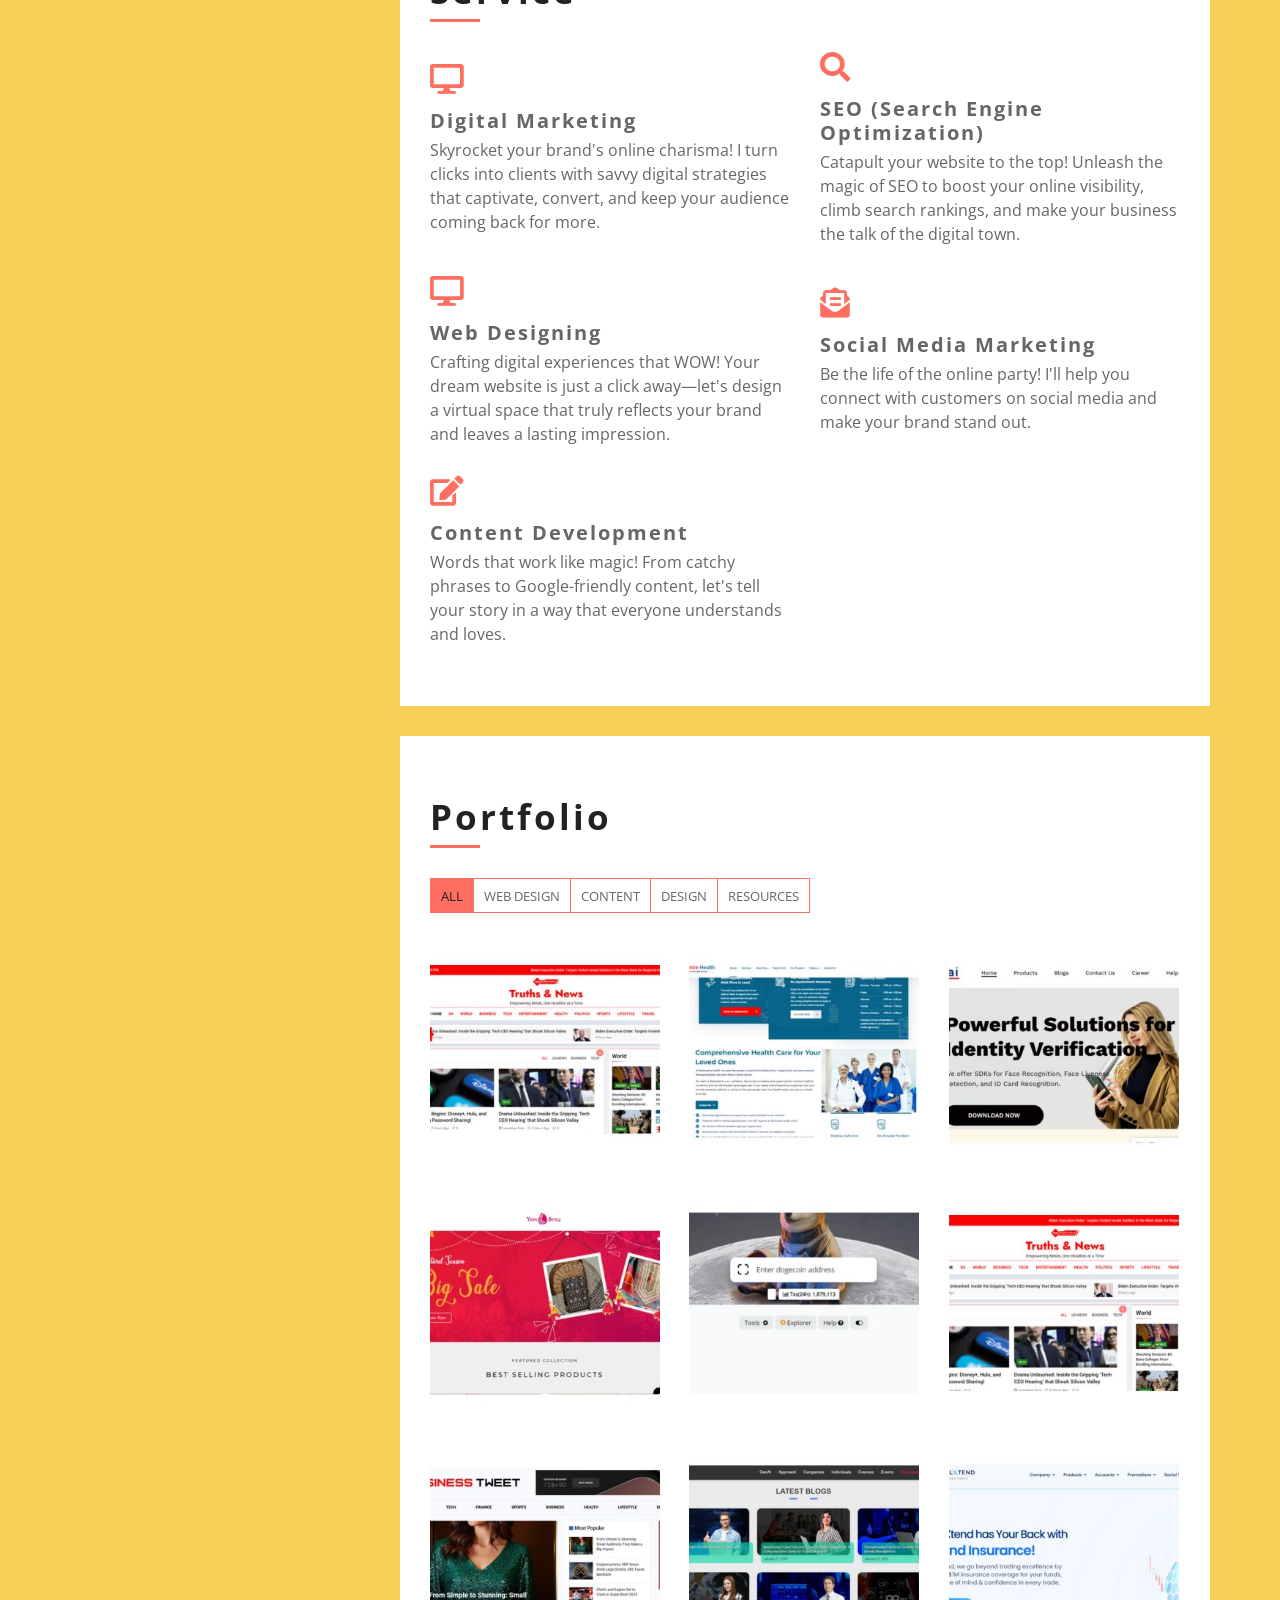
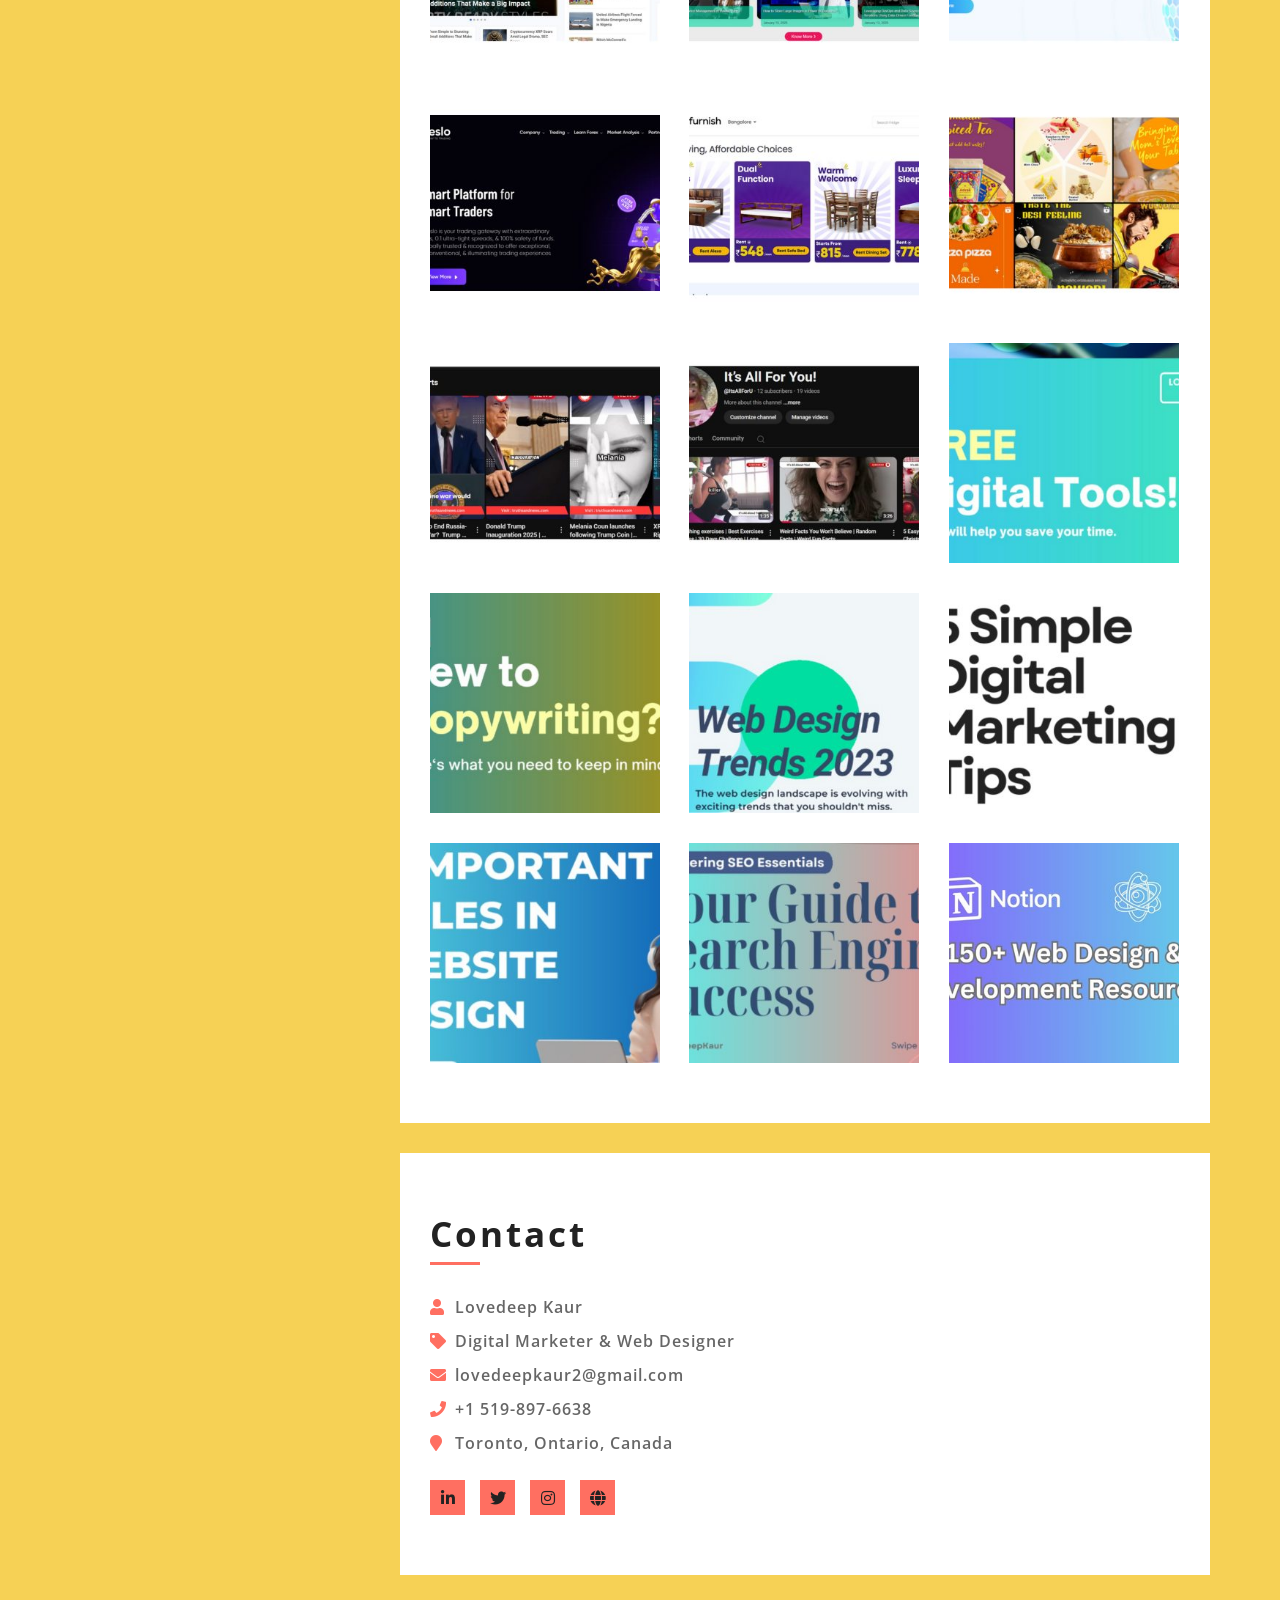
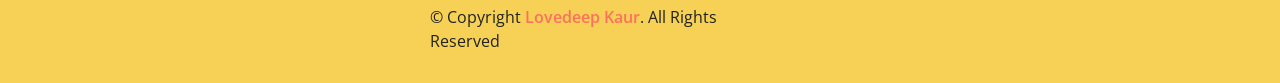
==== commit 84b4c908: "Update index.html" ====
--- a/index.html
+++ b/index.html
@@ -69,17 +69,15 @@
             </div>
             <div class="content">
                 <!-- Header Start -->
-			<div class="header" id="header">
-			    <div class="content-inner">
-			        <!-- Add this wrapper div around your header text -->
-			            <p>I'm</p>
-			            <h1>Lovedeep Kaur</h1>
-			            <h2></h2>
-			            <div class="typed-text">Digital Marketer, Project Coordinator, Content Developer, Web Designer, Biryani Lover!</div>
-			        </div>
-			    </div>
-			</div>
-		<!-- Header End -->
+                <div class="header" id="header">
+                    <div class="content-inner">
+                        <p>I'm</p>
+                        <h1>Lovedeep Kaur</h1>
+                        <h2></h2>
+                        <div class="typed-text">Digital Marketer, Project Coordinator, Content Developer, Web Designer, Biryani Lover!</div>
+                    </div>
+                </div>
+                <!-- Header End -->
                 
                 <!-- Large Button Start -->
                 <div class="large-btn">
--- a/css/style.css
+++ b/css/style.css
@@ -348,56 +348,19 @@
     color: #222222;
 }
 
-/* Mobile Adjustments */
-@media (max-width: 992px) {
-    .header .content-inner {
-        padding: 40px 15px;
-        min-height: 300px;
-        background-position: right bottom;
-    }
-    
-    .header h1 {
-        font-size: clamp(1.75rem, 8vw, 3rem);
-    }
-}
-
-@media (max-width: 768px) {
-    .header .content-inner {
-        background-size: 300px auto;
-    }
-    
-    .header .text-container {
-        padding-right: 0;
-        padding-bottom: 200px;
-    }
-}
-
-@media (max-width: 480px) {
-    .header .content-inner {
-        background-size: 250px auto;
-        min-height: 250px;
-    }
-    
-    .header h1 {
-        font-size: clamp(1.5rem, 7vw, 2.5rem);
-    }
-}
-
-
 .large-btn .content-inner {
-    display: flex;
-    justify-content: space-between; /* Distributes space evenly between buttons */
+    font-size: 0;
     border-bottom: 30px solid #F6D155;
 }
 
 .large-btn .btn {
-    flex: 1; /* Each button takes equal width */
+    position: relative;
+    width: 33.33%;
     padding: 15px 0;
     color: #FF6F61;
-    font-size: 15px;
+    font-size: 20px;
     background: #222222;
     border-radius: 0;
-    /* Remove the width: 33.33%; */
 }
 
 .large-btn .btn:last-child {
@@ -405,12 +368,12 @@
     background: #FF6F61;
 }
 
-.large-btn .btn:not(:last-child) {
-    margin-right: 0; /* Remove any margin between buttons if present */
+.large-btn .btn i {
+    margin-right: 8px;
 }
 
 .large-btn .btn::after {
-    position: fixed;
+    position: absolute;
     content: "";
     width: 0;
     height: 100%;
